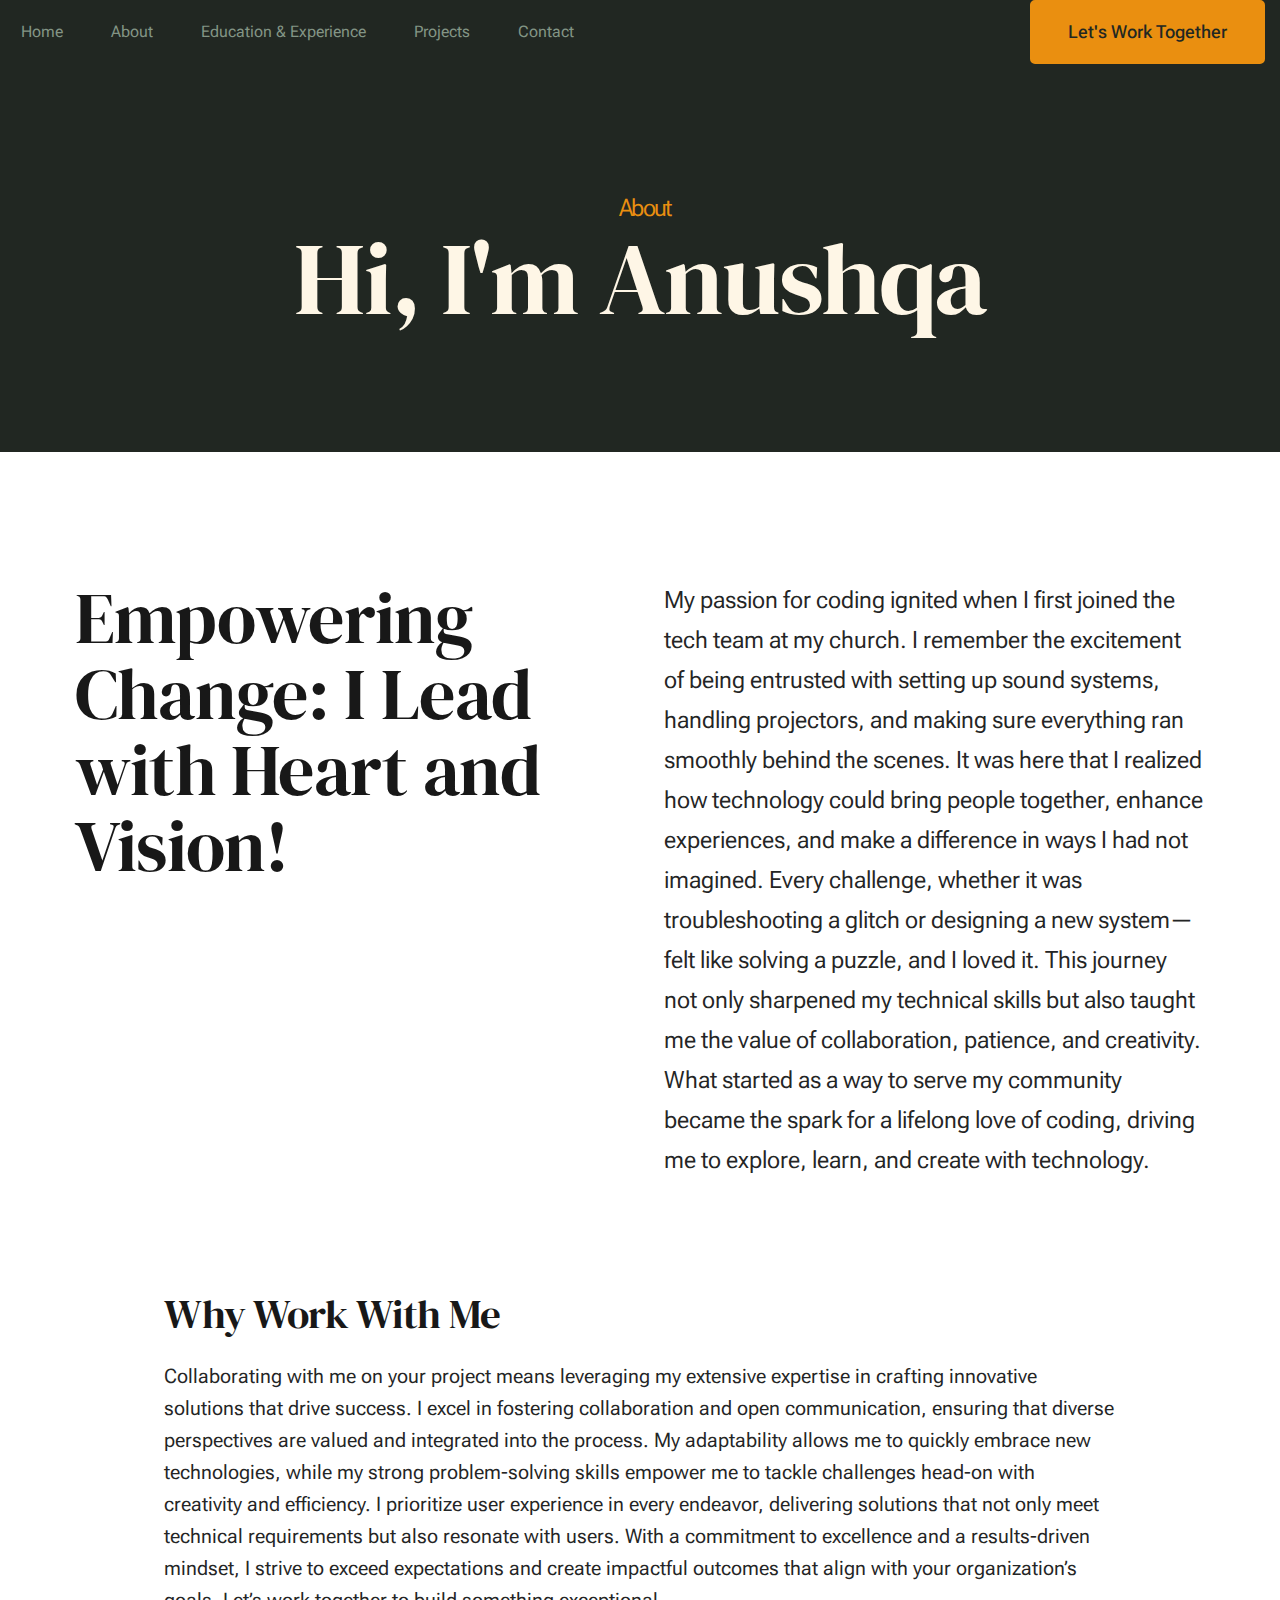
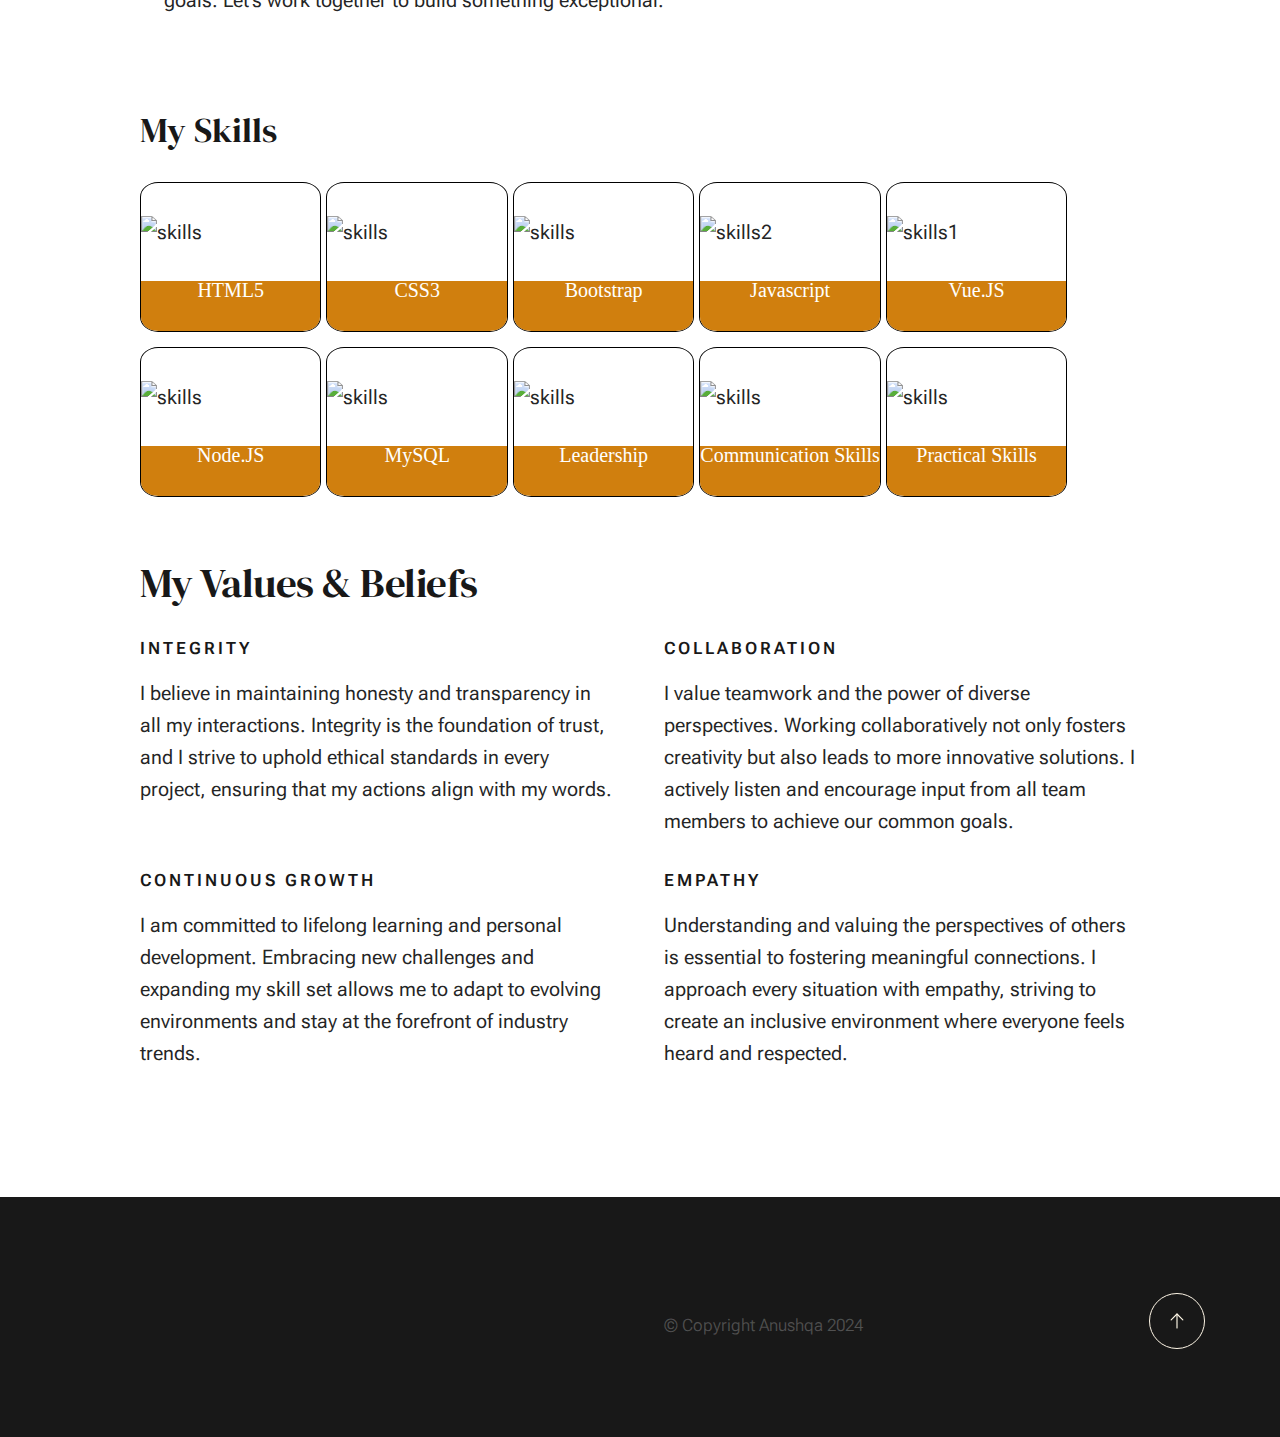
==== about.html @ 28b2a9ba "Portfolio Edits" ====
<!DOCTYPE html>
<html lang="en" class="no-js" >
<head>

    <!--- basic page needs
    ================================================== -->
    <meta charset="utf-8">
    <meta name="viewport" content="width=device-width, initial-scale=1">
    <title>About</title>

    <script>
        document.documentElement.classList.remove('no-js');
        document.documentElement.classList.add('js');
    </script>

    <!-- CSS
    ================================================== -->
    <link rel="stylesheet" href="css/vendor.css">
    <link rel="stylesheet" href="css/styles.css">

    <!-- favicons
    ================================================== -->
   
    <link rel= "stylesheet" href= "https://maxst.icons8.com/vue-static/landings/line-awesome/line-awesome/1.3.0/css/line-awesome.min.css" >
    

</head>


<body id="top">


    <!-- preloader
    ================================================== -->
    <div id="preloader">
        <div id="loader" class="dots-fade">
            <div></div>
            <div></div>
            <div></div>
        </div>
    </div>


    <!-- page wrap
    ================================================== -->
    <div id="page" class="s-pagewrap">


        <!-- # site header 
        ================================================== -->
        <header class="s-header">
            <div class="row s-header__inner width-sixteen-col">
                <div class="s-header__block">
                    <div class="s-header__logo">
                    </div>
                    <a class="s-header__menu-toggle" href="#0"><span>Menu</span></a>
                </div> 
                <nav class="s-header__nav sticky-top">
                    <ul class="s-header__menu-links">
                        <li><a href="index.html">Home</a></li>
                        <li><a href="about.html">About</a></li>
                        <li><a href="services.html">Education & Experience</a></li>
                        <li><a href="blog.html">Projects</a></li>
                        <li><a href="contact.html">Contact</a></li>
                    </ul> 
                    <div class="s-header__contact">
                        <a href="contact.html" class="btn btn--primary s-header__contact-btn">Let's Work Together</a>                        
                    </div>
    
                </nav>
            </div>  
        </header> 



        <!-- # site main content
        ================================================== -->
        <section id="content" class="s-content">

               <section class="s-pageheader pageheader">
                    <div class="row">
                        <div class="column xl-12">
                            <h1 class="page-title">
                                <span class="page-title__small-type text-pretitle">About</span>
                                Hi, I'm Anushqa
                            </h1>
                            
                        </div>
                    </div>
               </section> <!-- end pageheader --> 

               <section class="s-pagecontent pagecontent">

                    <div class="row pageintro">
                        <div class="column xl-6 lg-12">
                            <h2 class="text-display-title">Empowering Change: I Lead with Heart and Vision!</h2>
                        </div>
                        <div class="column xl-6 lg-12 u-flexitem-x-right">
                            <p class="lead">
                                My passion for coding ignited when I first joined the tech team at my church. I remember the excitement of being entrusted with setting up sound systems, handling projectors, and making sure everything ran smoothly behind the scenes. It was here that I realized how technology could bring people together, enhance experiences, and make a difference in ways I had not imagined. Every challenge, whether it was troubleshooting a glitch or designing a new system—felt like solving a puzzle, and I loved it. This journey not only sharpened my technical skills but also taught me the value of collaboration, patience, and creativity. What started as a way to serve my community became the spark for a lifelong love of coding, driving me to explore, learn, and create with technology.
                            </p>
                        </div>                       
                    </div> <!-- end pageintro -->   
                    
        

                    <div class="row width-narrower pagemain">
                        <div class="column xl-12"> 

                            <h2>Why Work With Me</h2>
                            <p>
                                Collaborating with me on your project means leveraging my extensive expertise in crafting innovative solutions that drive success. I excel in fostering collaboration and open communication, ensuring that diverse perspectives are valued and integrated into the process. My adaptability allows me to quickly embrace new technologies, while my strong problem-solving skills empower me to tackle challenges head-on with creativity and efficiency. I prioritize user experience in every endeavor, delivering solutions that not only meet technical requirements but also resonate with users. With a commitment to excellence and a results-driven mindset, I strive to exceed expectations and create impactful outcomes that align with your organization’s goals. Let’s work together to build something exceptional.
                            </p>
                   </div> <!-- end grid-block-->

                   <h3>My Skills</h3>
                   <div class="skills-grid"> 
                   <div class="card text-white cardSkills">
                    <div id="details">
                      <div v-if="skills?.length">
                          <img src="https://anushqakandan.github.io/All-images/vue/HTML.png" alt="skills" class="img-skills" loading="lazy">
                       <div class="card-body aboutbod">
                          <p class="Skills-Name">HTML5</p>
                        </div>
                      </div> 
                    </div> 
                </div>

                <div class="card text-white cardSkills">
                    <div id="details">
                       <div v-if="skills?.length">
                           <img src="https://anushqakandan.github.io/All-images/vue/CSS.png " alt="skills" class="img-skills" loading="lazy">
                         <div class="card-body aboutbod">
                           <p class="Skills-Name">CSS3</p>
                          </div>
                       </div>
                    </div> 
                   </div>
                   <div class="card text-white cardSkills">
                    <div id="details">
                       <div v-if="skills?.length">
                           <img src="https://anushqakandan.github.io/All-images/vue/Bootstrap.png " alt="skills" class="img-skills" loading="lazy">
                         <div class="card-body aboutbod">
                           <p class="Skills-Name">Bootstrap</p>
                      
                         </div>
                       </div>
                    </div> 
                   </div>
               
                   <div class="card text-white cardSkills">
                    <div id="details">
                       <div v-if="skills?.length">
                           <img src="https://anushqakandan.github.io/All-images/vue/Javascript3.png" alt="skills2" class="img-skills" loading="lazy">
                         <div class="card-body aboutbod">
                           <p class="Skills-Name">Javascript</p>
                         </div>
                       </div>
                    </div> 
                   </div>
               
                   <div class="card text-white cardSkills">
                    <div id="details">
                       <div v-if="skills?.length">
                           <img src="https://anushqakandan.github.io/All-images/vue/Vue1.webp" alt="skills1" class="img-skills" loading="lazy">
                           <div class="card-body aboutbod">
                           <p class="Skills-Name">Vue.JS</p>
                          
                       </div>
                       </div>
                    </div> 
                   </div>
               <div class="card text-white cardSkills">
                    <div id="details">
                       <div v-if="skills?.length">
                           <img src="https://anushqakandan.github.io/All-images/vue/nodejs.png" alt="skills" class="img-skills" loading="lazy">
                         <div class="card-body aboutbod">
                           <p class="Skills-Name">Node.JS</p>
                          
                         </div>
                       </div>
                    </div> 
                   </div>
                   <div class="card text-white cardSkills">
                    <div id="details">
                       <div v-if="skills?.length">
                           <img src="https://anushqakandan.github.io/All-images/vue/mysql2.png" alt="skills" class="img-skills" loading="lazy">
                         <div class="card-body aboutbod">
                           <p class="Skills-Name">MySQL</p>
                           
                         </div>
                       </div>
                    </div> 
                   </div>
               
                   <div class="card text-white cardSkills">
                    <div id="details">
                       <div v-if="skills?.length">
                           <img src="https://anushqakandan.github.io/All-images/vue/Leadership1.png " alt="skills" class="img-skills" loading="lazy">
                         <div class="card-body aboutbod">
                           <p class="Skills-Name">Leadership</p>
                        
                         </div>
                     </div>
                    </div> 
                   </div>
               
                   <div class="card text-white cardSkills">
                    <div id="details">
                       <div v-if="skills?.length">
                           <img src="https://anushqakandan.github.io/All-images/vue/Communication.png" alt="skills" class="img-skills" loading="lazy">
                         <div class="card-body aboutbod">
                           <p class="Skills-Name">Communication Skills</p>

                         </div>
                       </div>
                    </div> 
                 </div>
                     <div class="card text-white cardSkills">
                    <div id="details">
                       <div v-if="skills?.length">
                           <img src="https://anushqakandan.github.io/All-images/vue/Practical1.png " alt="skills" class="img-skills" loading="lazy">
                         <div class="card-body aboutbod">
                           <p class="Skills-Name">Practical Skills</p>
                         </div>
                       </div>
                       
                    </div> 
                </div> 
            </div>


                    <div>
                        <h2 class="u-add-bottom">My Values & Beliefs</h2>
                        <div class="grid-list-items list-items">
                            <div class="grid-list-items__item list-items__item u-remove-bottom">
                                <div class="list-items__item-header">
                                    <h6 class="list-items__item-small-title">Integrity</h6>
                                </div>
                                <p>
                                    I believe in maintaining honesty and transparency in all my interactions. Integrity is the foundation of trust, and I strive to uphold ethical standards in every project, ensuring that my actions align with my words.
                                </p>
                            </div>
                            <div class="grid-list-items__item list-items__item u-remove-bottom">
                                <div class="list-items__item-header">
                                    <h6 class="list-items__item-small-title">Collaboration</h6>
                                </div>
                                <p> 
                                    I value teamwork and the power of diverse perspectives. Working collaboratively not only fosters creativity but also leads to more innovative solutions. I actively listen and encourage input from all team members to achieve our common goals.
                                </p>
                            </div>
                            <div class="grid-list-items__item list-items__item u-remove-bottom">
                                <div class="list-items__item-header">
                                    <h6 class="list-items__item-small-title">Continuous Growth</h6>
                                </div>
                                <p>
                                    I am committed to lifelong learning and personal development. Embracing new challenges and expanding my skill set allows me to adapt to evolving environments and stay at the forefront of industry trends.
                                </p>
                            </div>
                            <div class="grid-list-items__item list-items__item u-remove-bottom">
                                <div class="list-items__item-header">
                                    <h6 class="list-items__item-small-title">Empathy</h6>
                                </div>
                                <p>
                                    Understanding and valuing the perspectives of others is essential to fostering meaningful connections. I approach every situation with empathy, striving to create an inclusive environment where everyone feels heard and respected.
                                </p>
                            </div>
                        </div>
                    </div>

                    </div> <!-- end pagemain -->

               </section> <!-- pagecontent -->

        </section> <!-- s-content-->




        <!-- # footer 
        ================================================== -->
        <footer class="s-footer">
            <div class="row s-footer__bottom">
                <div class="column xl-6 lg-12">
                    <ul class="s-footer__social social-list">
                        <li>
                            <a href="https://www.linkedin.com/in/anushqa-kandan-09379a317/" target="_blank">
                                <i class="lab la-linkedin" style="font-size: 5rem"></i>     
                            </a>
                        </li>
                        <li>
                            <a href="https://github.com/anushqakandan" target="_blank">
                                <i class="lab la-github"  style="font-size: 5rem"></i>
                            </a>
                        </li>
                    </ul> <!-- end s-footer__social -->
                                      
                </div>
                <div class="column xl-6 lg-12">
                    <p class="ss-copyright">
                        <span>© Copyright Anushqa 2024</span> 
                    </p>
                </div>

                <div class="ss-go-top">
                    <a class="smoothscroll" title="Back to Top" href="#top">
                        <svg xmlns="http://www.w3.org/2000/svg" viewBox="0 0 24 24" width="36" height="36" fill="none" stroke="#ffffff" stroke-width="1" stroke-linecap="round" stroke-linejoin="round">&lt;!--!  Atomicons Free 1.00 by @atisalab License - https://atomicons.com/license/ (Icons: CC BY 4.0) Copyright 2021 Atomicons --&gt;<polyline points="17 11 12 6 7 11"></polyline><line x1="12" y1="18" x2="12" y2="6"></line></svg>
                    </a>
                </div> <!-- end ss-go-top -->
            </div>
            
        </footer> <!-- end s-footer -->

    </div> <!-- end page-wrap -->

    <!-- Java Script
    ================================================== -->
    <script src="js/plugins.js"></script>
    <script src="js/main.js"></script>

</body>
</html>
---- css/vendor.css ----
/* ===================================================================
 * Monica Third-party Stylesheets
 * Template Ver. 1.0.0
 * 12-13-2022
 * -------------------------------------------------------------------
 *
 * TOC:
 * # PrismJS
 * # Swiper
 *
 * ------------------------------------------------------------------- */


/* ===================================================================
 * # PrismJS 1.20.0
 *   https://prismjs.com/download.html#themes=prism-okaidia&languages=markup+css+clike+javascript+markup-templating+php 
 *   
 *   okaidia theme for JavaScript, CSS and HTML
 *   Loosely based on Monokai textmate theme by http://www.monokai.nl/
 *   @author ocodia
 * ------------------------------------------------------------------- */
code[class*=language-],
pre[class*=language-] {
  color          : #f8f8f2;
  background     : none;
  text-shadow    : 0 1px rgba(0, 0, 0, 0.3);
  font-family    : var(--font-mono);
  font-size      : calc(var(--text-size) * 0.9444);
  text-align     : left;
  white-space    : pre;
  word-spacing   : normal;
  word-break     : normal;
  word-wrap      : normal;
  line-height    : var(--vspace-1);
  -moz-tab-size  : 4;
  -o-tab-size    : 4;
  tab-size       : 4;
  -webkit-hyphens: none;
  -ms-hyphens    : none;
  hyphens        : none;
}

/* Code blocks */
pre[class*=language-] {
  padding : var(--vspace-0_5) 0 var(--vspace-1);
  margin  : var(--vspace-1) 0;
  overflow: auto;
}

:not(pre)>code[class*=language-],
pre[class*=language-] {
  background: #272822;
}

/* Inline code */
:not(pre)>code[class*=language-] {
  padding    : 0.1em;
  white-space: normal;
}

.token.comment,
.token.prolog,
.token.doctype,
.token.cdata {
  color: slategray;
}

.token.punctuation {
  color: #f8f8f2;
}

.token.namespace {
  opacity: 0.7;
}

.token.property,
.token.tag,
.token.constant,
.token.symbol,
.token.deleted {
  color: #f92672;
}

.token.boolean,
.token.number {
  color: #ae81ff;
}

.token.selector,
.token.attr-name,
.token.string,
.token.char,
.token.builtin,
.token.inserted {
  color: #a6e22e;
}

.token.operator,
.token.entity,
.token.url,
.language-css .token.string,
.style .token.string,
.token.variable {
  color: #f8f8f2;
}

.token.atrule,
.token.attr-value,
.token.function,
.token.class-name {
  color: #e6db74;
}

.token.keyword {
  color: #66d9ef;
}

.token.regex,
.token.important {
  color: #fd971f;
}

.token.important,
.token.bold {
  font-weight: bold;
}

.token.italic {
  font-style: italic;
}

.token.entity {
  cursor: help;
}



/* ===================================================================
 * # Swiper 6.4.5
 *   Most modern mobile touch slider and framework with hardware accelerated transitions
 *   https://swiperjs.com
 *
 *   Copyright 2014-2020 Vladimir Kharlampidi
 *
 *   Released under the MIT License
 *
 *   Released on: December 18, 2020
 * ------------------------------------------------------------------- */
@font-face {
  font-family: "swiper-icons";
  src        : url("data:application/font-woff;charset=utf-8;base64, [base64]//wADZ2x5ZgAAAywAAADMAAAD2MHtryVoZWFkAAABbAAAADAAAAA2E2+eoWhoZWEAAAGcAAAAHwAAACQC9gDzaG10eAAAAigAAAAZAAAArgJkABFsb2NhAAAC0AAAAFoAAABaFQAUGG1heHAAAAG8AAAAHwAAACAAcABAbmFtZQAAA/gAAAE5AAACXvFdBwlwb3N0AAAFNAAAAGIAAACE5s74hXjaY2BkYGAAYpf5Hu/j+W2+MnAzMYDAzaX6QjD6/4//Bxj5GA8AuRwMYGkAPywL13jaY2BkYGA88P8Agx4j+/8fQDYfA1AEBWgDAIB2BOoAeNpjYGRgYNBh4GdgYgABEMnIABJzYNADCQAACWgAsQB42mNgYfzCOIGBlYGB0YcxjYGBwR1Kf2WQZGhhYGBiYGVmgAFGBiQQkOaawtDAoMBQxXjg/wEGPcYDDA4wNUA2CCgwsAAAO4EL6gAAeNpj2M0gyAACqxgGNWBkZ2D4/wMA+xkDdgAAAHjaY2BgYGaAYBkGRgYQiAHyGMF8FgYHIM3DwMHABGQrMOgyWDLEM1T9/w8UBfEMgLzE////P/5//f/V/xv+r4eaAAeMbAxwIUYmIMHEgKYAYjUcsDAwsLKxc3BycfPw8jEQA/[base64]/uznmfPFBNODM2K7MTQ45YEAZqGP81AmGGcF3iPqOop0r1SPTaTbVkfUe4HXj97wYE+yNwWYxwWu4v1ugWHgo3S1XdZEVqWM7ET0cfnLGxWfkgR42o2PvWrDMBSFj/IHLaF0zKjRgdiVMwScNRAoWUoH78Y2icB/yIY09An6AH2Bdu/UB+yxopYshQiEvnvu0dURgDt8QeC8PDw7Fpji3fEA4z/PEJ6YOB5hKh4dj3EvXhxPqH/SKUY3rJ7srZ4FZnh1PMAtPhwP6fl2PMJMPDgeQ4rY8YT6Gzao0eAEA409DuggmTnFnOcSCiEiLMgxCiTI6Cq5DZUd3Qmp10vO0LaLTd2cjN4fOumlc7lUYbSQcZFkutRG7g6JKZKy0RmdLY680CDnEJ+UMkpFFe1RN7nxdVpXrC4aTtnaurOnYercZg2YVmLN/d/gczfEimrE/fs/bOuq29Zmn8tloORaXgZgGa78yO9/cnXm2BpaGvq25Dv9S4E9+5SIc9PqupJKhYFSSl47+Qcr1mYNAAAAeNptw0cKwkAAAMDZJA8Q7OUJvkLsPfZ6zFVERPy8qHh2YER+3i/BP83vIBLLySsoKimrqKqpa2hp6+jq6RsYGhmbmJqZSy0sraxtbO3sHRydnEMU4uR6yx7JJXveP7WrDycAAAAAAAH//wACeNpjYGRgYOABYhkgZgJCZgZNBkYGLQZtIJsFLMYAAAw3ALgAeNolizEKgDAQBCchRbC2sFER0YD6qVQiBCv/H9ezGI6Z5XBAw8CBK/m5iQQVauVbXLnOrMZv2oLdKFa8Pjuru2hJzGabmOSLzNMzvutpB3N42mNgZGBg4GKQYzBhYMxJLMlj4GBgAYow/P/PAJJhLM6sSoWKfWCAAwDAjgbRAAB42mNgYGBkAIIbCZo5IPrmUn0hGA0AO8EFTQAA") format("woff");
  font-weight: 400;
  font-style : normal;
}

:root {
  --swiper-theme-color: #007aff;
}

.swiper-container {
  margin-left : auto;
  margin-right: auto;
  position    : relative;
  overflow    : hidden;
  list-style  : none;
  padding     : 0;
  /* Fix of Webkit flickering */
  z-index     : 1;
}

.swiper-container-vertical>.swiper-wrapper {
  flex-direction: column;
}

.swiper-wrapper {
  position           : relative;
  width              : 100%;
  height             : 100%;
  z-index            : 1;
  display            : flex;
  transition-property: transform;
  box-sizing         : content-box;
}

.swiper-container-android .swiper-slide,
.swiper-wrapper {
  transform: translate3d(0px, 0, 0);
}

.swiper-container-multirow>.swiper-wrapper {
  flex-wrap: wrap;
}

.swiper-container-multirow-column>.swiper-wrapper {
  flex-wrap     : wrap;
  flex-direction: column;
}

.swiper-container-free-mode>.swiper-wrapper {
  transition-timing-function: ease-out;
  margin                    : 0 auto;
}

.swiper-slide {
  flex-shrink        : 0;
  width              : 100%;
  height             : 100%;
  position           : relative;
  transition-property: transform;
}

.swiper-slide-invisible-blank {
  visibility: hidden;
}

/* Auto Height */
.swiper-container-autoheight,
.swiper-container-autoheight .swiper-slide {
  height: auto;
}

.swiper-container-autoheight .swiper-wrapper {
  align-items        : flex-start;
  transition-property: transform, height;
}

/* 3D Effects */
.swiper-container-3d {
  perspective: 1200px;
}

.swiper-container-3d .swiper-wrapper,
.swiper-container-3d .swiper-slide,
.swiper-container-3d .swiper-slide-shadow-left,
.swiper-container-3d .swiper-slide-shadow-right,
.swiper-container-3d .swiper-slide-shadow-top,
.swiper-container-3d .swiper-slide-shadow-bottom,
.swiper-container-3d .swiper-cube-shadow {
  transform-style: preserve-3d;
}

.swiper-container-3d .swiper-slide-shadow-left,
.swiper-container-3d .swiper-slide-shadow-right,
.swiper-container-3d .swiper-slide-shadow-top,
.swiper-container-3d .swiper-slide-shadow-bottom {
  position      : absolute;
  left          : 0;
  top           : 0;
  width         : 100%;
  height        : 100%;
  pointer-events: none;
  z-index       : 10;
}

.swiper-container-3d .swiper-slide-shadow-left {
  background-image: linear-gradient(to left, rgba(0, 0, 0, 0.5), rgba(0, 0, 0, 0));
}

.swiper-container-3d .swiper-slide-shadow-right {
  background-image: linear-gradient(to right, rgba(0, 0, 0, 0.5), rgba(0, 0, 0, 0));
}

.swiper-container-3d .swiper-slide-shadow-top {
  background-image: linear-gradient(to top, rgba(0, 0, 0, 0.5), rgba(0, 0, 0, 0));
}

.swiper-container-3d .swiper-slide-shadow-bottom {
  background-image: linear-gradient(to bottom, rgba(0, 0, 0, 0.5), rgba(0, 0, 0, 0));
}

/* CSS Mode */
.swiper-container-css-mode>.swiper-wrapper {
  overflow          : auto;
  scrollbar-width   : none;
  /* For Firefox */
  -ms-overflow-style: none;
  /* For Internet Explorer and Edge */
}

.swiper-container-css-mode>.swiper-wrapper::-webkit-scrollbar {
  display: none;
}

.swiper-container-css-mode>.swiper-wrapper>.swiper-slide {
  scroll-snap-align: start start;
}

.swiper-container-horizontal.swiper-container-css-mode>.swiper-wrapper {
  -ms-scroll-snap-type: x mandatory;
  scroll-snap-type    : x mandatory;
}

.swiper-container-vertical.swiper-container-css-mode>.swiper-wrapper {
  -ms-scroll-snap-type: y mandatory;
  scroll-snap-type    : y mandatory;
}

:root {
  --swiper-navigation-size   : 44px;
  /*
    --swiper-navigation-color: var(--swiper-theme-color);
    */
}

.swiper-button-prev,
.swiper-button-next {
  position       : absolute;
  top            : 50%;
  width          : calc(var(--swiper-navigation-size) / 44 * 27);
  height         : var(--swiper-navigation-size);
  margin-top     : calc(-1 * var(--swiper-navigation-size) / 2);
  z-index        : 10;
  cursor         : pointer;
  display        : flex;
  align-items    : center;
  justify-content: center;
  color          : var(--swiper-navigation-color, var(--swiper-theme-color));
}

.swiper-button-prev.swiper-button-disabled,
.swiper-button-next.swiper-button-disabled {
  opacity       : 0.35;
  cursor        : auto;
  pointer-events: none;
}

.swiper-button-prev:after,
.swiper-button-next:after {
  font-family   : swiper-icons;
  font-size     : var(--swiper-navigation-size);
  text-transform: none !important;
  letter-spacing: 0;
  text-transform: none;
  font-variant  : initial;
  line-height   : 1;
}

.swiper-button-prev,
.swiper-container-rtl .swiper-button-next {
  left : 10px;
  right: auto;
}

.swiper-button-prev:after,
.swiper-container-rtl .swiper-button-next:after {
  content: "prev";
}

.swiper-button-next,
.swiper-container-rtl .swiper-button-prev {
  right: 10px;
  left : auto;
}

.swiper-button-next:after,
.swiper-container-rtl .swiper-button-prev:after {
  content: "next";
}

.swiper-button-prev.swiper-button-white,
.swiper-button-next.swiper-button-white {
  --swiper-navigation-color: #ffffff;
}

.swiper-button-prev.swiper-button-black,
.swiper-button-next.swiper-button-black {
  --swiper-navigation-color: #000000;
}

.swiper-button-lock {
  display: none;
}

:root {
  /*
    --swiper-pagination-color: var(--swiper-theme-color);
    */
}

.swiper-pagination {
  position  : absolute;
  text-align: center;
  transition: 300ms opacity;
  transform : translate3d(0, 0, 0);
  z-index   : 10;
}

.swiper-pagination.swiper-pagination-hidden {
  opacity: 0;
}

/* Common Styles */
.swiper-pagination-fraction,
.swiper-pagination-custom,
.swiper-container-horizontal>.swiper-pagination-bullets {
  bottom: 10px;
  left  : 0;
  width : 100%;
}

/* Bullets */
.swiper-pagination-bullets-dynamic {
  overflow : hidden;
  font-size: 0;
}

.swiper-pagination-bullets-dynamic .swiper-pagination-bullet {
  transform: scale(0.33);
  position : relative;
}

.swiper-pagination-bullets-dynamic .swiper-pagination-bullet-active {
  transform: scale(1);
}

.swiper-pagination-bullets-dynamic .swiper-pagination-bullet-active-main {
  transform: scale(1);
}

.swiper-pagination-bullets-dynamic .swiper-pagination-bullet-active-prev {
  transform: scale(0.66);
}

.swiper-pagination-bullets-dynamic .swiper-pagination-bullet-active-prev-prev {
  transform: scale(0.33);
}

.swiper-pagination-bullets-dynamic .swiper-pagination-bullet-active-next {
  transform: scale(0.66);
}

.swiper-pagination-bullets-dynamic .swiper-pagination-bullet-active-next-next {
  transform: scale(0.33);
}

.swiper-pagination-bullet {
  width        : 8px;
  height       : 8px;
  display      : inline-block;
  border-radius: 100%;
  background   : #000;
  opacity      : 0.2;
}

button.swiper-pagination-bullet {
  border            : none;
  margin            : 0;
  padding           : 0;
  box-shadow        : none;
  -webkit-appearance: none;
  -moz-appearance   : none;
  appearance        : none;
}

.swiper-pagination-clickable .swiper-pagination-bullet {
  cursor: pointer;
}

.swiper-pagination-bullet-active {
  opacity   : 1;
  background: var(--swiper-pagination-color, var(--swiper-theme-color));
}

.swiper-container-vertical>.swiper-pagination-bullets {
  right    : 10px;
  top      : 50%;
  transform: translate3d(0px, -50%, 0);
}

.swiper-container-vertical>.swiper-pagination-bullets .swiper-pagination-bullet {
  margin : 6px 0;
  display: block;
}

.swiper-container-vertical>.swiper-pagination-bullets.swiper-pagination-bullets-dynamic {
  top      : 50%;
  transform: translateY(-50%);
  width    : 8px;
}

.swiper-container-vertical>.swiper-pagination-bullets.swiper-pagination-bullets-dynamic .swiper-pagination-bullet {
  display   : inline-block;
  transition: 200ms transform, 200ms top;
}

.swiper-container-horizontal>.swiper-pagination-bullets .swiper-pagination-bullet {
  margin: 0 4px;
}

.swiper-container-horizontal>.swiper-pagination-bullets.swiper-pagination-bullets-dynamic {
  left       : 50%;
  transform  : translateX(-50%);
  white-space: nowrap;
}

.swiper-container-horizontal>.swiper-pagination-bullets.swiper-pagination-bullets-dynamic .swiper-pagination-bullet {
  transition: 200ms transform, 200ms left;
}

.swiper-container-horizontal.swiper-container-rtl>.swiper-pagination-bullets-dynamic .swiper-pagination-bullet {
  transition: 200ms transform, 200ms right;
}

/* Progress */
.swiper-pagination-progressbar {
  background: rgba(0, 0, 0, 0.25);
  position  : absolute;
}

.swiper-pagination-progressbar .swiper-pagination-progressbar-fill {
  background      : var(--swiper-pagination-color, var(--swiper-theme-color));
  position        : absolute;
  left            : 0;
  top             : 0;
  width           : 100%;
  height          : 100%;
  transform       : scale(0);
  transform-origin: left top;
}

.swiper-container-rtl .swiper-pagination-progressbar .swiper-pagination-progressbar-fill {
  transform-origin: right top;
}

.swiper-container-horizontal>.swiper-pagination-progressbar,
.swiper-container-vertical>.swiper-pagination-progressbar.swiper-pagination-progressbar-opposite {
  width : 100%;
  height: 4px;
  left  : 0;
  top   : 0;
}

.swiper-container-vertical>.swiper-pagination-progressbar,
.swiper-container-horizontal>.swiper-pagination-progressbar.swiper-pagination-progressbar-opposite {
  width : 4px;
  height: 100%;
  left  : 0;
  top   : 0;
}

.swiper-pagination-white {
  --swiper-pagination-color: #ffffff;
}

.swiper-pagination-black {
  --swiper-pagination-color: #000000;
}

.swiper-pagination-lock {
  display: none;
}

/* Scrollbar */
.swiper-scrollbar {
  border-radius   : 10px;
  position        : relative;
  -ms-touch-action: none;
  background      : rgba(0, 0, 0, 0.1);
}

.swiper-container-horizontal>.swiper-scrollbar {
  position: absolute;
  left    : 1%;
  bottom  : 3px;
  z-index : 50;
  height  : 5px;
  width   : 98%;
}

.swiper-container-vertical>.swiper-scrollbar {
  position: absolute;
  right   : 3px;
  top     : 1%;
  z-index : 50;
  width   : 5px;
  height  : 98%;
}

.swiper-scrollbar-drag {
  height       : 100%;
  width        : 100%;
  position     : relative;
  background   : rgba(0, 0, 0, 0.5);
  border-radius: 10px;
  left         : 0;
  top          : 0;
}

.swiper-scrollbar-cursor-drag {
  cursor: move;
}

.swiper-scrollbar-lock {
  display: none;
}

.swiper-zoom-container {
  width          : 100%;
  height         : 100%;
  display        : flex;
  justify-content: center;
  align-items    : center;
  text-align     : center;
}

.swiper-zoom-container>img,
.swiper-zoom-container>svg,
.swiper-zoom-container>canvas {
  max-width    : 100%;
  max-height   : 100%;
  -o-object-fit: contain;
  object-fit   : contain;
}

.swiper-slide-zoomed {
  cursor: move;
}

/* Preloader */
:root {
  /*
    --swiper-preloader-color: var(--swiper-theme-color);
    */
}

.swiper-lazy-preloader {
  width            : 42px;
  height           : 42px;
  position         : absolute;
  left             : 50%;
  top              : 50%;
  margin-left      : -21px;
  margin-top       : -21px;
  z-index          : 10;
  transform-origin : 50%;
  -webkit-animation: swiper-preloader-spin 1s infinite linear;
  animation        : swiper-preloader-spin 1s infinite linear;
  box-sizing       : border-box;
  border           : 4px solid var(--swiper-preloader-color, var(--swiper-theme-color));
  border-radius    : 50%;
  border-top-color : transparent;
}

.swiper-lazy-preloader-white {
  --swiper-preloader-color: #fff;
}

.swiper-lazy-preloader-black {
  --swiper-preloader-color: #000;
}

@-webkit-keyframes swiper-preloader-spin {
  100% {
    transform: rotate(360deg);
  }
}

@keyframes swiper-preloader-spin {
  100% {
    transform: rotate(360deg);
  }
}

/* a11y */
.swiper-container .swiper-notification {
  position      : absolute;
  left          : 0;
  top           : 0;
  pointer-events: none;
  opacity       : 0;
  z-index       : -1000;
}

.swiper-container-fade.swiper-container-free-mode .swiper-slide {
  transition-timing-function: ease-out;
}

.swiper-container-fade .swiper-slide {
  pointer-events     : none;
  transition-property: opacity;
}

.swiper-container-fade .swiper-slide .swiper-slide {
  pointer-events: none;
}

.swiper-container-fade .swiper-slide-active,
.swiper-container-fade .swiper-slide-active .swiper-slide-active {
  pointer-events: auto;
}

.swiper-container-cube {
  overflow: visible;
}

.swiper-container-cube .swiper-slide {
  pointer-events             : none;
  -webkit-backface-visibility: hidden;
  backface-visibility        : hidden;
  z-index                    : 1;
  visibility                 : hidden;
  transform-origin           : 0 0;
  width                      : 100%;
  height                     : 100%;
}

.swiper-container-cube .swiper-slide .swiper-slide {
  pointer-events: none;
}

.swiper-container-cube.swiper-container-rtl .swiper-slide {
  transform-origin: 100% 0;
}

.swiper-container-cube .swiper-slide-active,
.swiper-container-cube .swiper-slide-active .swiper-slide-active {
  pointer-events: auto;
}

.swiper-container-cube .swiper-slide-active,
.swiper-container-cube .swiper-slide-next,
.swiper-container-cube .swiper-slide-prev,
.swiper-container-cube .swiper-slide-next+.swiper-slide {
  pointer-events: auto;
  visibility    : visible;
}

.swiper-container-cube .swiper-slide-shadow-top,
.swiper-container-cube .swiper-slide-shadow-bottom,
.swiper-container-cube .swiper-slide-shadow-left,
.swiper-container-cube .swiper-slide-shadow-right {
  z-index                    : 0;
  -webkit-backface-visibility: hidden;
  backface-visibility        : hidden;
}

.swiper-container-cube .swiper-cube-shadow {
  position  : absolute;
  left      : 0;
  bottom    : 0px;
  width     : 100%;
  height    : 100%;
  background: #000;
  opacity   : 0.6;
  filter    : blur(50px);
  z-index   : 0;
}

.swiper-container-flip {
  overflow: visible;
}

.swiper-container-flip .swiper-slide {
  pointer-events             : none;
  -webkit-backface-visibility: hidden;
  backface-visibility        : hidden;
  z-index                    : 1;
}

.swiper-container-flip .swiper-slide .swiper-slide {
  pointer-events: none;
}

.swiper-container-flip .swiper-slide-active,
.swiper-container-flip .swiper-slide-active .swiper-slide-active {
  pointer-events: auto;
}

.swiper-container-flip .swiper-slide-shadow-top,
.swiper-container-flip .swiper-slide-shadow-bottom,
.swiper-container-flip .swiper-slide-shadow-left,
.swiper-container-flip .swiper-slide-shadow-right {
  z-index                    : 0;
  -webkit-backface-visibility: hidden;
  backface-visibility        : hidden;
}
---- css/styles.css ----
@charset "UTF-8";
/* =================================================================== 
 * Monica Main Stylesheet
 * Template Ver. 1.0.0
 * 12-13-2022
 * ------------------------------------------------------------------
 *
 * TOC:
 * # SETTINGS
 *		## fonts
 *    	## colors
 *	  	## spacing and typescale
 *		## grid variables
 * # CSS RESET
 * # GRID
 *		## extra large devices
 *		## large devices
 *		## medium devices 
 *		## tablet devices
 *		## mobile devices
 *		## small mobile devices
 *		## additional column stackpoints 
 * # BASE SETUP
 * # UTILITY CLASSES
 * # TYPOGRAPHY 
 *		## additional typography & helper classes
 *		## lists
 *		## media 
 *		## spacing
 * # PRELOADER
 *		## page loaded
 * # FORM 
 *		## style placeholder text
 *		## change autocomplete styles in Chrome
 * # BUTTONS
 * # TABLE
 * # COMPONENTS
 *		## pagination 
 *		## alert box 
 *		## skillbars
 *		## stats tabs
 * # PROJECT-WIDE SHARED STYLES
 *		## list items
 *		## social list
 *		## blog card
 *		## testimonials
 *		## swiper overrides
 * # GRID-BASED LAYOUTS
 *		## grid block
 *		## list grid
 * # PAGE WRAP
 * # SITE HEADER
 *		## logo
 *		## main navigation
 *		## mobile menu toggle
 * # PAGEHEADER & PAGECONTENT
 * # INTRO
 *		## intro content
 *		## intro scroll down
 *		## intro transitions
 * # ABOUT
 * # EXPERTISE
 * # CLIENTS
 *		## clients list
 * # CTA
 * # JOURNAL
 * # FOOTER
 *		## newsletter
 *		## copyright
 *		## go top
 * # BLOG STYLES 
 * # PAGE STYLES 
 *		## services page
 *		## contact page
 *
 * ------------------------------------------------------------------ */


/* ===================================================================
 * # SETTINGS
 *
 *
 * ------------------------------------------------------------------- */

/* ------------------------------------------------------------------- 
 * ## fonts 
 * ------------------------------------------------------------------- */
@import url("https://fonts.googleapis.com/css2?family=DM+Serif+Display&family=Roboto+Flex:opsz,wght@8..144,300;8..144,400;8..144,500;8..144,600&display=swap");

:root {
	--font-1: "Roboto Flex", sans-serif;
	--font-2: "DM Serif Display", Serif;

  /* monospace
   */
	--font-mono: Consolas, "Andale Mono", Courier, "Courier New", monospace;
}

/* ------------------------------------------------------------------- 
 * ## colors
 * ------------------------------------------------------------------- */
:root {
  /* color-1(#EA9010)
   * color-2(#343D35)
   * color-3(#FEF5E4)
   */
	--color-1: hsla(35, 87%, 49%, 1);
	--color-2: hsla(127, 8%, 22%, 1);
	--color-3: hsla(39, 93%, 95%, 1);

  /* theme color variations
   */
	--color-1-lightest             : hsla(35, 87%, 96%, 1);
	--color-1-lighter              : hsla(35, 87%, 69%, 1);
	--color-1-light                : hsla(35, 87%, 59%, 1);
	--color-1-dark                 : hsla(35, 87%, 39%, 1);
	--color-1-darker               : hsla(35, 87%, 29%, 1);
	--color-1-darkest              : hsla(35, 87%, 10%, 1);

	--color-2-lightest             : hsla(127, 8%, 55%, 1);
	--color-2-lighter              : hsla(127, 8%, 42%, 1);
	--color-2-light                : hsla(127, 8%, 32%, 1);
	--color-2-dark                 : hsla(127, 8%, 14%, 1);
	--color-2-darker               : hsla(127, 8%, 2%, 1);
	
	--color-3-light                : hsla(39, 93%, 100%, 1);
	--color-3-dark                 : hsla(39, 93%, 85%, 1);
	--color-3-darker               : hsla(39, 93%, 75%, 1);

  /* feedback colors
   * color-error(#ffd1d2), color-success(#c8e675), 
   * color-info(#d7ecfb), color-notice(#fff099)
   */
	--color-error                  : hsla(359, 100%, 91%, 1);
	--color-success                : hsla(76, 69%, 68%, 1);
	--color-info                   : hsla(205, 82%, 91%, 1);
	--color-notice                 : hsla(51, 100%, 80%, 1);
	--color-error-content          : hsla(359, 50%, 50%, 1);
	--color-success-content        : hsla(76, 29%, 28%, 1);
	--color-info-content           : hsla(205, 32%, 31%, 1);
	--color-notice-content         : hsla(51, 30%, 30%, 1);

  /* shades 
   * generated using 
   * Tint & Shade Generator 
   * (https                     ://maketintsandshades.com/)
   */
	--color-black                  : #000000;
	--color-gray-19                : #121212;
	--color-gray-18                : #242525;
	--color-gray-17                : #363737;
	--color-gray-16                : #484949;
	--color-gray-15                : #5b5c5c;
	--color-gray-14                : #6d6e6e;
	--color-gray-13                : #7f8080;
	--color-gray-12                : #919292;
	--color-gray-11                : #a3a5a5;
	--color-gray-10                : #b5b7b7;
	--color-gray-9                 : #bcbebe;
	--color-gray-8                 : #c4c5c5;
	--color-gray-7                 : #cbcdcd;
	--color-gray-6                 : #d3d4d4;
	--color-gray-5                 : #dadbdb;
	--color-gray-4                 : #e1e2e2;
	--color-gray-3                 : #e9e9e9;
	--color-gray-2                 : #f0f1f1;
	--color-gray-1                 : #f8f8f8;
	--color-white                  : #ffffff;

  /* text
   */
	--color-text                   : var(--color-gray-18);
	--color-text-dark              : #181818;
	--color-text-light             : var(--color-gray-14);
	--color-placeholder            : var(--color-gray-12);

  /* link
   */
	--color-link                   : var(--color-1);
	--color-link-hover             : var(--color-2-lighter);
	--color-link-active            : var(--color-2-lighter);

  /* buttons
   */
	--color-btn                    : var(--color-gray-4);
	--color-btn-text               : var(--color-text);
	--color-btn-hover              : var(--color-gray-5);
	--color-btn-hover-text         : var(--color-text);
	--color-btn-primary            : var(--color-1);
	--color-btn-primary-text       : var(--color-2-dark);
	--color-btn-primary-hover      : var(--color-1-light);
	--color-btn-primary-hover-text : var(--color-2-dark);
	--color-btn-stroke             : var(--color-text-dark);
	--color-btn-stroke-text        : var(--color-text-dark);
	--color-btn-stroke-hover       : var(--color-text-dark);
	--color-btn-stroke-hover-text  : var(--color-white);

  /* preloader
   */
	--color-preloader-bg           : var(--color-2-dark);
	--color-loader                 : var(--color-white);
	--color-loader-light           : var(--color-2-light);

  /* others
   */
	--color-body                   : white;
	--color-border                 : rgba(0, 0, 0, .1);
	--border-radius                : 5px;
}

/* ------------------------------------------------------------------- 
 * ## spacing and typescale
 * ------------------------------------------------------------------- */
:root {
  /* spacing
   * base font size: 20px 
   * vertical space unit : 32px
   */
	--base-size        : 62.5%;
	--multiplier       : 1;
	--base-font-size   : calc(2rem * var(--multiplier));
	--space            : calc(3.2rem * var(--multiplier));

  /* vertical spacing 
   */
	--vspace-0_125     : calc(0.125 * var(--space));
	--vspace-0_25      : calc(0.25 * var(--space));
	--vspace-0_375     : calc(0.375 * var(--space));
	--vspace-0_5       : calc(0.5 * var(--space));
	--vspace-0_625     : calc(0.625 * var(--space));
	--vspace-0_75      : calc(0.75 * var(--space));
	--vspace-0_875     : calc(0.875 * var(--space));
	--vspace-1         : calc(var(--space));
	--vspace-1_25      : calc(1.25 * var(--space));
	--vspace-1_5       : calc(1.5 * var(--space));
	--vspace-1_75      : calc(1.75 * var(--space));
	--vspace-2         : calc(2 * var(--space));
	--vspace-2_5       : calc(2.5 * var(--space));
	--vspace-3         : calc(3 * var(--space));
	--vspace-3_5       : calc(3.5 * var(--space));
	--vspace-4         : calc(4 * var(--space));
	--vspace-4_5       : calc(4.5 * var(--space));
	--vspace-5         : calc(5 * var(--space));
	--vspace-5_5       : calc(5.5 * var(--space));
	--vspace-6         : calc(6 * var(--space));
	--vspace-6_5       : calc(6.5 * var(--space));
	--vspace-7         : calc(7 * var(--space));
	--vspace-7_5       : calc(7.5 * var(--space));
	--vspace-8         : calc(8 * var(--space));
	--vspace-8_5       : calc(8.5 * var(--space));
	--vspace-9         : calc(9 * var(--space));
	--vspace-9_5       : calc(9.5 * var(--space));
	--vspace-10        : calc(10 * var(--space));

  /* type scale
   * ratio 1        :2 | base: 20px
   * -------------------------------------------------------
   *
   * --text-huge-3    = (148.60px)
   * --text-huge-2    = (123.83px)
   * --text-huge-1    = (103.20px)
   * --text-display-3 = (86.00px)
   * --text-display-2 = (71.66px)
   * --text-display-1 = (59.72px)
   * --text-xxxl      = (49.77px)
   * --text-xxl       = (41.47px)
   * --text-xl        = (34.56px)
   * --text-lg        = (28.80px)
   * --text-md        = (24.00px)
   * --text-size      = (20.00px) BASE
   * --text-sm        = (16.67px)
   * --text-xs        = (13.89px)
   *
   * ---------------------------------------------------------
   */
	--text-scale-ratio : 1.2;
	--text-size        : var(--base-font-size);
	--text-xs          : calc((var(--text-size) / var(--text-scale-ratio)) / var(--text-scale-ratio));
	--text-sm          : calc(var(--text-xs) * var(--text-scale-ratio));
	--text-md          : calc(var(--text-sm) * var(--text-scale-ratio) * var(--text-scale-ratio));
	--text-lg          : calc(var(--text-md) * var(--text-scale-ratio));
	--text-xl          : calc(var(--text-lg) * var(--text-scale-ratio));
	--text-xxl         : calc(var(--text-xl) * var(--text-scale-ratio));
	--text-xxxl        : calc(var(--text-xxl) * var(--text-scale-ratio));
	--text-display-1   : calc(var(--text-xxxl) * var(--text-scale-ratio));
	--text-display-2   : calc(var(--text-display-1) * var(--text-scale-ratio));
	--text-display-3   : calc(var(--text-display-2) * var(--text-scale-ratio));
	--text-huge-1      : calc(var(--text-display-3) * var(--text-scale-ratio));
	--text-huge-2      : calc(var(--text-huge-1) * var(--text-scale-ratio));
	--text-huge-3      : calc(var(--text-huge-2) * var(--text-scale-ratio));

  /* default button height
   */
	--vspace-btn       : var(--vspace-2);
}

/* on mobile devices below 600px, change the value of '--multiplier' 
 * to adjust the values of base font size and vertical space unit.
 */
@media screen and (max-width: 600px) {
	:root {
		--multiplier: .9375;
	}
}

/* ------------------------------------------------------------------- 
 * ## grid variables
 * ------------------------------------------------------------------- */
:root {
  
  /* widths for rows and containers
   */
	--width-sixteen-cols: 1760px;
	--width-default     : 1320px;
	--width-wide        : 1600px;
	--width-wider       : 1800px;
	--width-narrow      : 1200px;
	--width-narrower    : 1000px;
	--width-narrowest   : 800px;
	--width-full        : 100%;
	--width-grid-max    : var(--width-default);

  /* gutter
   */
	--gutter            : 2.4rem;
}

/* on large screen devices
 */
@media screen and (max-width: 1000px) {
	:root {
		--gutter: 2.2rem;
	}
}

/* on small devices
 */
@media screen and (max-width: 600px) {
	:root {
		--gutter: 1rem;
	}
}



/* ====================================================================
 * # CSS RESET
 *
 *
 * --------------------------------------------------------------------
 * http://meyerweb.com/eric/tools/css/reset/ 
 * v2.0 | 20110126
 * License: none (public domain)
 * -------------------------------------------------------------------- */
html,
body,
div,
span,
applet,
object,
iframe,
h1,
h2,
h3,
h4,
h5,
h6,
p,
blockquote,
pre,
a,
abbr,
acronym,
address,
big,
cite,
code,
del,
dfn,
em,
img,
ins,
kbd,
q,
s,
samp,
small,
strike,
strong,
sub,
sup,
tt,
var,
b,
u,
i,
center,
dl,
dt,
dd,
ol,
ul,
li,
fieldset,
form,
label,
legend,
table,
caption,
tbody,
tfoot,
thead,
tr,
th,
td,
article,
aside,
canvas,
details,
embed,
figure,
figcaption,
footer,
header,
hgroup,
menu,
nav,
output,
ruby,
section,
summary,
time,
mark,
audio,
video {
	margin        : 0;
	padding       : 0;
	border        : 0;
	font-size     : 100%;
	font          : inherit;
	vertical-align: baseline;
}

/* HTML5 display-role reset for older browsers */
article,
aside,
details,
figcaption,
figure,
footer,
header,
hgroup,
menu,
nav,
section {
	display: block;
}

body {
	line-height: 1;
}

ol,
ul {
	list-style: none;
}

blockquote,
q {
	quotes: none;
}

blockquote:before,
blockquote:after,
q:before,
q:after {
	content: "";
	content: none;
}

table {
	border-collapse: collapse;
	border-spacing : 0;
}


/* ===================================================================
 * # GRID v5.0.0
 *
 *
 * -------------------------------------------------------------------
 * - Grid system based on the flex display property.
 *
 * - Grid breakpoints are based on MAXIMUM WIDTH media queries, 
 *   meaning they apply to that one breakpoint and ALL THOSE BELOW IT.
 *
 * - Grid columns without a specified width will automatically layout 
 *   as equal width columns.
 *
 * - On viewports 400px and below, all grid columns will stacked 
 *   vertically
 *
 * ------------------------------------------------------------------- */

/* row 
 */
.row {
	display  : flex;
	flex-flow: row wrap;
	width    : min(92%, var(--width-grid-max));
	margin   : 0 auto;
}

.row .row {
	width       : auto;
	margin-left : calc(var(--gutter) * -1);
	margin-right: calc(var(--gutter) * -1);
}

/* column
 */
.column {
	flex   : 1;
	padding: 0 var(--gutter);
}

.collapse>.column,
.column.collapse {
	padding: 0;
}

/* row utility classes
 */
.row.row-wrap {
	flex-wrap: wrap;
}

.row.row-nowrap {
	flex-wrap: nowrap;
}

.row.row-y-top {
	align-items: flex-start;
}

.row.row-y-bottom {
	align-items: flex-end;
}

.row.row-y-center {
	align-items: center;
}

.row.row-stretch {
	align-items: stretch;
}

.row.row-baseline {
	align-items: baseline;
}

.row.row-x-left {
	justify-content: flex-start;
}

.row.row-x-right {
	justify-content: flex-end;
}

.row.row-x-center {
	justify-content: center;
}

.row.row-center {
	align-items    : center;
	justify-content: center;
}

/* ------------------------- -------------------------------------------
 * ## extra large devices (1201px and above)
 * -------------------------------------------------------------------- */
.xl-1 {
	flex : none;
	width: 8.3333333333%;
}

.xl-2 {
	flex : none;
	width: 16.6666666667%;
}

.xl-3 {
	flex : none;
	width: 25%;
}

.xl-4 {
	flex : none;
	width: 33.3333333333%;
}

.xl-5 {
	flex : none;
	width: 41.6666666667%;
}

.xl-6 {
	flex : none;
	width: 50%;
}

.xl-7 {
	flex : none;
	width: 58.3333333333%;
}

.xl-8 {
	flex : none;
	width: 66.6666666667%;
}

.xl-9 {
	flex : none;
	width: 75%;
}

.xl-10 {
	flex : none;
	width: 83.3333333333%;
}

.xl-11 {
	flex : none;
	width: 91.6666666667%;
}

.xl-12 {
	flex : none;
	width: 100%;
}

/* --------------------------------------------------------------------
 * ## large devices (1001px to 1200px)
 * -------------------------------------------------------------------- */
@media screen and (max-width: 1200px) {
	.lg-1 {
		flex : none;
		width: 8.3333333333%;
	}

	.lg-2 {
		flex : none;
		width: 16.6666666667%;
	}

	.lg-3 {
		flex : none;
		width: 25%;
	}

	.lg-4 {
		flex : none;
		width: 33.3333333333%;
	}

	.lg-5 {
		flex : none;
		width: 41.6666666667%;
	}

	.lg-6 {
		flex : none;
		width: 50%;
	}

	.lg-7 {
		flex : none;
		width: 58.3333333333%;
	}

	.lg-8 {
		flex : none;
		width: 66.6666666667%;
	}

	.lg-9 {
		flex : none;
		width: 75%;
	}

	.lg-10 {
		flex : none;
		width: 83.3333333333%;
	}

	.lg-11 {
		flex : none;
		width: 91.6666666667%;
	}

	.lg-12 {
		flex : none;
		width: 100%;
	}
}

/* --------------------------------------------------------------------
 * ## medium devices (801px to 1000px)
 * -------------------------------------------------------------------- */
@media screen and (max-width: 1000px) {
	.md-1 {
		flex : none;
		width: 8.3333333333%;
	}

	.md-2 {
		flex : none;
		width: 16.6666666667%;
	}

	.md-3 {
		flex : none;
		width: 25%;
	}

	.md-4 {
		flex : none;
		width: 33.3333333333%;
	}

	.md-5 {
		flex : none;
		width: 41.6666666667%;
	}

	.md-6 {
		flex : none;
		width: 50%;
	}

	.md-7 {
		flex : none;
		width: 58.3333333333%;
	}

	.md-8 {
		flex : none;
		width: 66.6666666667%;
	}

	.md-9 {
		flex : none;
		width: 75%;
	}

	.md-10 {
		flex : none;
		width: 83.3333333333%;
	}

	.md-11 {
		flex : none;
		width: 91.6666666667%;
	}

	.md-12 {
		flex : none;
		width: 100%;
	}
}

/* --------------------------------------------------------------------
 * ## tablet devices (601px to 800px)  
 * -------------------------------------------------------------------- */
@media screen and (max-width: 800px) {
	.tab-1 {
		flex : none;
		width: 8.3333333333%;
	}

	.tab-2 {
		flex : none;
		width: 16.6666666667%;
	}

	.tab-3 {
		flex : none;
		width: 25%;
	}

	.tab-4 {
		flex : none;
		width: 33.3333333333%;
	}

	.tab-5 {
		flex : none;
		width: 41.6666666667%;
	}

	.tab-6 {
		flex : none;
		width: 50%;
	}

	.tab-7 {
		flex : none;
		width: 58.3333333333%;
	}

	.tab-8 {
		flex : none;
		width: 66.6666666667%;
	}

	.tab-9 {
		flex : none;
		width: 75%;
	}

	.tab-10 {
		flex : none;
		width: 83.3333333333%;
	}

	.tab-11 {
		flex : none;
		width: 91.6666666667%;
	}

	.tab-12 {
		flex : none;
		width: 100%;
	}
}

/* --------------------------------------------------------------------
 * ## mobile devices (401px to 600px)  
 * -------------------------------------------------------------------- */
@media screen and (max-width: 600px) {
	.row {
		width        : 100%;
		padding-left : 6vw;
		padding-right: 6vw;
	}

	.row .row {
		padding-left : 0;
		padding-right: 0;
	}

	.mob-1 {
		flex : none;
		width: 8.3333333333%;
	}

	.mob-2 {
		flex : none;
		width: 16.6666666667%;
	}

	.mob-3 {
		flex : none;
		width: 25%;
	}

	.mob-4 {
		flex : none;
		width: 33.3333333333%;
	}

	.mob-5 {
		flex : none;
		width: 41.6666666667%;
	}

	.mob-6 {
		flex : none;
		width: 50%;
	}

	.mob-7 {
		flex : none;
		width: 58.3333333333%;
	}

	.mob-8 {
		flex : none;
		width: 66.6666666667%;
	}

	.mob-9 {
		flex : none;
		width: 75%;
	}

	.mob-10 {
		flex : none;
		width: 83.3333333333%;
	}

	.mob-11 {
		flex : none;
		width: 91.6666666667%;
	}

	.mob-12 {
		flex : none;
		width: 100%;
	}
}

/* --------------------------------------------------------------------
 * ## small mobile devices (up to 400px)
 * -------------------------------------------------------------------- */

/* stack columns vertically
 */
@media screen and (max-width: 400px) {
	.row .row {
		margin-left : 0;
		margin-right: 0;
	}

	.column {
		flex        : none;
		width       : 100%;
		margin-left : 0;
		margin-right: 0;
		padding     : 0;
	}
}

/* --------------------------------------------------------------------
 * ## additional column stackpoints 
 * -------------------------------------------------------------------- */
@media screen and (max-width: 900px) {
	.stack-on-900 {
		flex        : none;
		width       : 100%;
		margin-left : 0;
		margin-right: 0;
	}
}

@media screen and (max-width: 700px) {
	.stack-on-700 {
		flex        : none;
		width       : 100%;
		margin-left : 0;
		margin-right: 0;
	}
}

@media screen and (max-width: 550px) {
	.stack-on-550 {
		flex        : none;
		width       : 100%;
		margin-left : 0;
		margin-right: 0;
	}
}


/* ===================================================================
 * # BASE SETUP
 *
 *
 * ------------------------------------------------------------------- */
html {
	font-size : var(--base-size);
	box-sizing: border-box;
}

*,
*::before,
*::after {
	box-sizing: inherit;
}

html,
body {
	height: 100%;
}

body {
	background-color          : var(--color-body);
	-webkit-overflow-scrolling: touch;
	-webkit-text-size-adjust  : 100%;
	-webkit-font-smoothing    : antialiased;
	-moz-osx-font-smoothing   : grayscale;
}

p {
	font-size     : inherit;
	text-rendering: optimizeLegibility;
}

a {
	text-decoration: none;
}

svg,
img,
video {
	max-width: 100%;
	height   : auto;
}

pre {
	overflow: auto;
}

div,
dl,
dt,
dd,
ul,
ol,
li,
h1,
h2,
h3,
h4,
h5,
h6,
pre,
form,
p,
blockquote,
th,
td {
	margin : 0;
	padding: 0;
}

input[type=email],
input[type=number],
input[type=search],
input[type=text],
input[type=tel],
input[type=url],
input[type=password],
textarea {
	-webkit-appearance: none;
	-moz-appearance   : none;
	appearance        : none;
}


/* ===================================================================
 * # UTILITY CLASSES
 *
 *
 * ------------------------------------------------------------------- */

/* flex item alignment classes
 */
.u-flexitem-center {
	margin    : auto;
	align-self: center;
}

.u-flexitem-left {
	margin-right: auto;
	align-self  : center;
}

.u-flexitem-right {
	margin-left: auto;
	align-self : center;
}

.u-flexitem-x-center {
	margin-right: auto;
	margin-left : auto;
}

.u-flexitem-x-left {
	margin-right: auto;
}

.u-flexitem-x-right {
	margin-left: auto;
}

.u-flexitem-y-center {
	align-self: center;
}

.u-flexitem-y-top {
	align-self: flex-start;
}

.u-flexitem-y-bottom {
	align-self: flex-end;
}

/* misc helper classes
 */
.u-screen-reader-text {
	clip             : rect(1px, 1px, 1px, 1px);
	-webkit-clip-path: inset(50%);
	clip-path        : inset(50%);
	height           : 1px;
	width            : 1px;
	margin           : -1px;
	overflow         : hidden;
	padding          : 0;
	border           : 0;
	position         : absolute;
	word-wrap        : normal !important;
}

.u-clearfix:after {
	content: "";
	display: table;
	clear  : both;
}

.u-flex-center {
	align-items    : center;
	justify-content: center;
}

.u-hidden {
	display: none;
}

.u-invisible {
	visibility: hidden;
}

.u-antialiased {
	-webkit-font-smoothing : antialiased;
	-moz-osx-font-smoothing: grayscale;
}

.u-overflow-hidden {
	overflow: hidden;
}

.u-remove-top {
	margin-top: 0;
}

.u-remove-bottom {
	margin-bottom: 0;
}

.u-add-half-bottom {
	margin-bottom: var(--vspace-0_5);
}

.u-add-bottom {
	margin-bottom: var(--vspace-1);
}

.u-no-border {
	border: none;
}

.u-fullwidth {
	width: 100%;
}

.u-pull-left {
	float: left;
}

.u-pull-right {
	float: right;
}


/* ===================================================================
 * # TYPOGRAPHY 
 *
 *
 * ------------------------------------------------------------------- 
 * type scale - ratio 1:2 | base: 20px
 * -------------------------------------------------------------------
 *
 * --text-huge-3    = (148.60px)
 * --text-huge-2    = (123.83px)
 * --text-huge-1    = (103.20px)
 * --text-display-3 = (86.00px)
 * --text-display-2 = (71.66px)
 * --text-display-1 = (59.72px)
 * --text-xxxl      = (49.77px)
 * --text-xxl       = (41.47px)
 * --text-xl        = (34.56px)
 * --text-lg        = (28.80px)
 * --text-md        = (24.00px)
 * --text-size      = (20.00px) BASE
 * --text-sm        = (16.67px)
 * --text-xs        = (13.89px)
 *
 * -------------------------------------------------------------------- */

/* --------------------------------------------------------------------
 * ## base type styles
 * -------------------------------------------------------------------- */
body {
	font-family: var(--font-1);
	font-size  : var(--base-font-size);
	font-weight: 400;
	line-height: var(--vspace-1);
	color      : var(--color-text);
}

/* links
 */
a {
	color     : var(--color-link);
	transition: all 0.3s ease-in-out;
}

a:focus,
a:hover,
a:active {
	color: var(--color-link-hover);
}

a:hover,
a:active {
	outline: 0;
}

/* headings
 */
h1,
h2,
h3,
h4,
h5,
h6,
.h1,
.h2,
.h3,
.h4,
.h5,
.h6 {
	font-family           : var(--font-2);
	font-weight           : 400;
	color                 : var(--color-text-dark);
	font-variant-ligatures: common-ligatures;
	text-rendering        : optimizeLegibility;
}

h1,
.h1 {
	margin-top   : var(--vspace-2_5);
	margin-bottom: var(--vspace-0_75);
}

h2,
.h2,
h3,
.h3,
h4,
.h4 {
	margin-top   : var(--vspace-2);
	margin-bottom: var(--vspace-0_75);
}

h5,
.h5,
h6,
.h6 {
	margin-top   : var(--vspace-1_75);
	margin-bottom: var(--vspace-0_5);
}

h1,
.h1 {
	font-size     : var(--text-display-2);
	line-height   : calc(2.25 * var(--space));
	letter-spacing: -0.015em;
}

@media screen and (max-width: 500px) {

	h1,
	.h1 {
		font-size  : var(--text-xxxl);
		line-height: calc(1.625 * var(--space));
	}
}

h2,
.h2 {
	font-size     : var(--text-xxl);
	line-height   : calc(1.375 * var(--space));
	letter-spacing: -0.012em;
}

h3,
.h3 {
	font-size  : var(--text-xl);
	line-height: calc(1.125 * var(--space));
}

h4,
.h4 {
	font-size  : var(--text-lg);
	line-height: var(--vspace-1);
}

h5,
.h5 {
	font-size  : var(--text-md);
	line-height: var(--vspace-0_875);
}

h6,
.h6 {
	font-family   : var(--font-1);
	font-weight   : 600;
	font-size     : var(--text-sm);
	line-height   : var(--vspace-0_75);
	text-transform: uppercase;
	letter-spacing: 0.3rem;
}

/* emphasis, italic,
 * strong, bold and small text
 */
em,
i,
strong,
b {
	font-size  : inherit;
	line-height: inherit;
}

em,
i {
	font-style: italic;
}

strong,
b {
	font-weight: 600;
	color      : var(--color-text-dark);
}

small {
	font-size  : 80%;
	font-weight: 400;
	line-height: var(--vspace-0_5);
}

/* blockquotes
 */
blockquote {
	margin     : 0 0 var(--vspace-1) 0;
	padding    : var(--vspace-1) var(--vspace-1_5);
	border-left: 2px solid var(--color-text-dark);
	position   : relative;
}

blockquote p {
	font-family: var(--font-1);
	font-weight: 400;
	font-size  : var(--text-lg);
	font-style : normal;
	line-height: var(--vspace-1_25);
	color      : var(--color-text-dark);
	padding    : 0;
}

blockquote cite {
	display    : block;
	font-family: var(--font-1);
	font-weight: 400;
	font-size  : var(--text-sm);
	line-height: var(--vspace-0_75);
	font-style : normal;
}

blockquote cite:before {
	content: "— ";
}

blockquote cite,
blockquote cite a,
blockquote cite a:visited {
	color : var(--color-text-light);
	border: none;
}

@media screen and (max-width: 500px) {
	blockquote {
		padding: var(--vspace-0_75) var(--vspace-0_75);
	}

	blockquote p {
		font-size  : var(--text-md);
		line-height: var(--vspace-1);
	}
}

/* figures
 */
figure img,
p img {
	margin        : 0;
	vertical-align: bottom;
}

figure {
	display     : block;
	margin-left : 0;
	margin-right: 0;
}

figure img+figcaption {
	margin-top: var(--vspace-1);
}

figcaption {
	/* font-style: italic; */
	font-size    : var(--text-sm);
	text-align   : center;
	margin-bottom: 0;
}

/* preformatted, code
 */
var,
kbd,
samp,
code,
pre {
	font-family: var(--font-mono);
}

pre {
	padding   : var(--vspace-0_75) var(--vspace-1) var(--vspace-1);
	background: var(--color-gray-2);
	overflow-x: auto;
}

code {
	font-size    : var(--text-sm);
	line-height  : 1.6rem;
	margin       : 0 0.2rem;
	padding      : calc((var(--vspace-1) - 1.6rem) / 2 - 0.1rem) 0.7rem;
	white-space  : nowrap;
	background   : var(--color-gray-2);
	border       : 1px solid var(--color-gray-5);
	color        : var(--color-text);
	border-radius: 3px;
}

pre>code {
	display    : block;
	white-space: pre;
	line-height: var(--vspace-1);
	padding    : 0;
	margin     : 0;
	border     : none;
}

/* deleted text, abbreviation,
 * & mark text
 */
del {
	text-decoration: line-through;
}

abbr {
	font-family   : var(--font-1);
	font-weight   : 600;
	font-variant  : small-caps;
	text-transform: lowercase;
	letter-spacing: 0.1em;
	color         : var(--color-text-dark);
}

abbr[title],
dfn[title] {
	border-bottom  : 1px dotted;
	cursor         : help;
	text-decoration: none;
}

mark {
	background: var(--color-1-light);
	color     : var(--color-text);
}

/* horizontal rule
 */
hr {
	border      : solid var(--color-border);
	border-width: 0.1rem 0 0;
	clear       : both;
	margin      : var(--vspace-2) 0 calc(var(--vspace-2) - 1px);
	height      : 0;
}

hr.fancy {
	border    : none;
	margin    : var(--vspace-2) 0;
	height    : var(--vspace-1);
	text-align: center;
}

hr.fancy::before {
	content       : "*****";
	letter-spacing: 0.3em;
}

/* --------------------------------------------------------------------
 * ## additional typography & helper classes
 * -------------------------------------------------------------------- */
.lead,
.attention-getter {
	font-family: var(--font-1);
	font-size  : var(--text-md);
	line-height: var(--vspace-1_25);
}

@media screen and (max-width: 800px) {

	.lead,
	.attention-getter {
		font-size  : calc(var(--text-size) * 1.1);
		line-height: calc(1.125 * var(--space));
	}
}

.pull-quote {
	position  : relative;
	padding   : 0;
	margin-top: 0;
	text-align: center;
}

.pull-quote blockquote {
	border     : none;
	margin     : 0 auto;
	max-width  : 62rem;
	padding-top: var(--vspace-2_5);
	position   : relative;
}

.pull-quote blockquote p {
	font-weight: 400;
	color      : var(--color-text-dark);
}

.pull-quote blockquote:before {
	content          : "";
	display          : block;
	height           : var(--vspace-1);
	width            : var(--vspace-1);
	background-repeat: no-repeat;
	background       : center center;
	background-size  : contain;
	background-image : url(../images/icons/icon-quote.svg);
	transform        : translate(-50%, 0, 0);
	position         : absolute;
	top              : var(--vspace-1);
	left             : 50%;
}

.drop-cap:first-letter {
	float         : left;
	font-family   : var(--font-1);
	font-weight   : 600;
	font-size     : calc(3 * var(--space));
	line-height   : 1;
	padding       : 0 0.125em 0 0;
	text-transform: uppercase;
	background    : transparent;
	color         : var(--color-text-dark);
}

.text-center {
	text-align: center;
}

.text-left {
	text-align: left;
}

.text-right {
	text-align: right;
}

/* --------------------------------------------------------------------
 * ## lists
 * -------------------------------------------------------------------- */
ol {
	list-style: decimal;
}

ul {
	list-style: disc;
}

li {
	display: list-item;
}

ol,
ul {
	margin-left: 1.6rem;
}

ul li {
	padding-left: 0.4rem;
}

ul ul,
ul ol,
ol ol,
ol ul {
	margin: 1.6rem 0 1.6rem 1.6rem;
}

ul.disc li {
	display   : list-item;
	list-style: none;
	padding   : 0 0 0 0.8rem;
	position  : relative;
}

ul.disc li::before {
	content       : "";
	display       : inline-block;
	width         : 6px;
	height        : 6px;
	border-radius : 50%;
	background    : var(--color-1);
	position      : absolute;
	left          : -0.8em;
	top           : calc(50% - 4px);
	vertical-align: middle;
}

dt {
	margin: 0;
	color : var(--color-1);
}

dt strong {
	color: var(--color-1);
}

dd {
	margin: 0 0 0 2rem;
}

/* definition list line style 
 */
.lining dt,
.lining dd {
	display: inline;
	margin : 0;
}

.lining dt+dt:before,
.lining dd+dt:before {
	content    : "\a";
	white-space: pre;
}

.lining dd+dd:before {
	content: ", ";
}

.lining dd+dd:before {
	content: ", ";
}

.lining dd:before {
	content    : ": ";
	margin-left: -0.2em;
}

/* definition list dictionary style 
 */
.dictionary-style dt {
	display      : inline;
	counter-reset: definitions;
}

.dictionary-style dt+dt:before {
	content    : ", ";
	margin-left: -0.2em;
}

.dictionary-style dd {
	display          : block;
	counter-increment: definitions;
}

.dictionary-style dd:before {
	content: counter(definitions, decimal) ". ";
}

/* ------------------------------------------------------------------- 
 * ## media 
 * ------------------------------------------------------------------- */

/* floated image
 */
img.u-pull-right {
	margin: var(--vspace-0_5) 0 var(--vspace-0_5) var(--vspace-0_875);
}

img.u-pull-left {
	margin: var(--vspace-0_5) var(--vspace-0_875) var(--vspace-0_5) 0;
}

/* responsive video container
 */
.video-container {
	--aspect-ratio: 16/9;
	position      : relative;
	height        : 0;
	overflow      : hidden;
	padding-bottom: calc(100% / (var(--aspect-ratio)));
}

.video-container iframe,
.video-container object,
.video-container embed,
.video-container video {
	position: absolute;
	top     : 0;
	left    : 0;
	width   : 100%;
	height  : 100%;
}

/* --------------------------------------------------------------------
 * ## spacing
 * -------------------------------------------------------------------- */
fieldset,
button,
.btn {
	margin-bottom: var(--vspace-0_5);
}

input,
textarea,
select,
pre,
blockquote,
figure,
figcaption,
table,
p,
ul,
ol,
dl,
form,
img,
.video-container,
.ss-custom-select {
	margin-bottom: var(--vspace-1);
}



/* ===================================================================
 * # PRELOADER
 * 
 * 
 * -------------------------------------------------------------------
 * - markup:
 *
 * <div id="preloader">
 *     <div id="loader" class="dots-fade">
 *         <div></div>
 *         <div></div>
 *         <div></div>
 *     </div>
 * </div>
 *
 * - loader class:
 * <dots-fade | dots-jump | dots-pulse>
 *
 * ------------------------------------------------------------------- */
#preloader {
	position       : fixed;
	display        : flex;
	flex-flow      : row wrap;
	justify-content: center;
	align-items    : center;
	background     : var(--color-preloader-bg);
	z-index        : 500;
	height         : 100vh;
	width          : 100%;
	opacity        : 1;
	overflow       : hidden;
}

.no-js #preloader {
	display: none;
}

#loader {
	position: relative;
	width   : 4px;
	height  : 4px;
	padding : 0;
	display : inline-block;
}

#loader>div {
	content      : "";
	background   : var(--color-loader);
	width        : 4px;
	height       : 4px;
	position     : absolute;
	top          : 0;
	left         : 0;
	border-radius: 50%;
}

#loader>div:nth-of-type(1) {
	left: 15px;
}

#loader>div:nth-of-type(3) {
	left: -15px;
}

/* dots jump */
.dots-jump>div {
	-webkit-animation      : dots-jump 1.2s infinite ease;
	animation              : dots-jump 1.2s infinite ease;
	-webkit-animation-delay: 0.2s;
	animation-delay        : 0.2s;
}

.dots-jump>div:nth-of-type(1) {
	-webkit-animation-delay: 0.4s;
	animation-delay        : 0.4s;
}

.dots-jump>div:nth-of-type(3) {
	-webkit-animation-delay: 0s;
	animation-delay        : 0s;
}

@-webkit-keyframes dots-jump {
	0% {
		top: 0;
	}

	40% {
		top: -6px;
	}

	80% {
		top: 0;
	}
}

@keyframes dots-jump {
	0% {
		top: 0;
	}

	40% {
		top: -6px;
	}

	80% {
		top: 0;
	}
}

/* dots fade */
.dots-fade>div {
	-webkit-animation      : dots-fade 1.6s infinite ease;
	animation              : dots-fade 1.6s infinite ease;
	-webkit-animation-delay: 0.4s;
	animation-delay        : 0.4s;
}

.dots-fade>div:nth-of-type(1) {
	-webkit-animation-delay: 0.8s;
	animation-delay        : 0.8s;
}

.dots-fade>div:nth-of-type(3) {
	-webkit-animation-delay: 0s;
	animation-delay        : 0s;
}

@-webkit-keyframes dots-fade {
	0% {
		opacity: 1;
	}

	40% {
		opacity: 0.2;
	}

	80% {
		opacity: 1;
	}
}

@keyframes dots-fade {
	0% {
		opacity: 1;
	}

	40% {
		opacity: 0.2;
	}

	80% {
		opacity: 1;
	}
}

/* dots pulse */
.dots-pulse>div {
	-webkit-animation      : dots-pulse 1.2s infinite ease;
	animation              : dots-pulse 1.2s infinite ease;
	-webkit-animation-delay: 0.2s;
	animation-delay        : 0.2s;
}

.dots-pulse>div:nth-of-type(1) {
	-webkit-animation-delay: 0.4s;
	animation-delay        : 0.4s;
}

.dots-pulse>div:nth-of-type(3) {
	-webkit-animation-delay: 0s;
	animation-delay        : 0s;
}

@-webkit-keyframes dots-pulse {
	0% {
		transform: scale(1);
	}

	40% {
		transform: scale(1.3);
	}

	80% {
		transform: scale(1);
	}
}

@keyframes dots-pulse {
	0% {
		transform: scale(1);
	}

	40% {
		transform: scale(1.3);
	}

	80% {
		transform: scale(1);
	}
}

/* ------------------------------------------------------------------- 
 * ## page loaded
 * ------------------------------------------------------------------- */
.ss-loaded #preloader {
	opacity   : 0;
	visibility: hidden;
	transition: all 0.6s 0.9s ease-in-out;
}

.ss-loaded #preloader #loader {
	opacity   : 0;
	transition: opacity 0.6s ease-in-out;
}



/* ===================================================================
 * # FORM 
 *
 *
 * ------------------------------------------------------------------- */
fieldset {
	border : none;
	padding: 0;
}

input[type=email],
input[type=number],
input[type=search],
input[type=text],
input[type=tel],
input[type=url],
input[type=password],
textarea,
select {
	--input-height     : var(--vspace-2);
	--input-line-height: var(--vspace-1);
	--input-vpadding   : calc(((var(--input-height) - var(--input-line-height)) / 2) - 1px);
	display            : block;
	height             : var(--input-height);
	padding            : var(--input-vpadding) calc(2.4rem - 1px);
	border             : 0;
	outline            : 0;
	color              : var(--color-placeholder);
	font-family        : var(--font-1);
	font-size          : var(--text-sm);
	font-size          : calc(var(--text-size) * 0.8889);
	line-height        : var(--input-line-height);
	max-width          : 100%;
	background-color   : var(--color-gray-3);
	border             : 1px solid transparent;
	transition         : all 0.3s ease-in-out;
	border-radius      : var(--border-radius);
}

.ss-custom-select {
	position: relative;
	padding : 0;
}

.ss-custom-select select {
	-webkit-appearance: none;
	-moz-appearance   : none;
	appearance        : none;
	text-indent       : 0.01px;
	text-overflow     : "";
	margin            : 0;
	vertical-align    : middle;
}

.ss-custom-select select option {
	padding-left : 2rem;
	padding-right: 2rem;
}

.ss-custom-select select::-ms-expand {
	display: none;
}

.ss-custom-select::after {
	border-bottom   : 2px solid rgb(0, 0, 0);
	border-right    : 2px solid rgb(0, 0, 0);
	content         : "";
	display         : block;
	height          : 8px;
	width           : 8px;
	margin-top      : -7px;
	pointer-events  : none;
	position        : absolute;
	right           : 2.4rem;
	top             : 50%;
	transition      : all 0.15s ease-in-out;
	transform-origin: 66% 66%;
	transform       : rotate(45deg);
}

textarea {
	min-height: calc(8 * var(--space));
}

input[type=email]:focus,
input[type=number]:focus,
input[type=search]:focus,
input[type=text]:focus,
input[type=tel]:focus,
input[type=url]:focus,
input[type=password]:focus,
textarea:focus,
select:focus {
	color           : var(--color-black);
	background-color: white;
	box-shadow      : 0 0 5px var(--color-1);
	border          : 1px solid var(--color-1-light);
}

label,
legend {
	font-family  : var(--font-1);
	font-weight  : 600;
	font-size    : var(--text-sm);
	line-height  : var(--vspace-0_5);
	margin-bottom: var(--vspace-0_5);
	color        : var(--color-text-dark);
	display      : block;
}

input[type=checkbox],
input[type=radio] {
	display: inline;
}

label>.label-text {
	display    : inline-block;
	margin-left: 1rem;
	font-family: var(--font-1);
	line-height: inherit;
}

label>input[type=checkbox],
label>input[type=radio] {
	margin  : 0;
	position: relative;
	top     : 2px;
}

/* ------------------------------------------------------------------- 
 * ## style placeholder text
 * ------------------------------------------------------------------- */

::-moz-placeholder {
	/* Mozilla Firefox 19+ */
	color  : var(--color-placeholder);
	opacity: 1;
}

:-ms-input-placeholder {
	/* Internet Explorer 10-11 */
	color: var(--color-placeholder);
}

::placeholder {
	/* Most modern browsers support this now. */
	color: var(--color-placeholder);
}

/* ------------------------------------------------------------------- 
 * ## change autocomplete styles in Chrome
 * ------------------------------------------------------------------- */
input:-webkit-autofill,
input:-webkit-autofill:hover,
input:-webkit-autofill:focus,
textarea:-webkit-autofill,
textarea:-webkit-autofill:hover,
textarea:-webkit-autofill:focus,
select:-webkit-autofill,
select:-webkit-autofill:hover,
select:-webkit-autofill:focus {
	-webkit-text-fill-color: var(--color-1);
	-webkit-transition     : background-color 5000s ease-in-out 0s;
	transition             : background-color 5000s ease-in-out 0s;
}

/* ===================================================================
 * # BUTTONS
 *
 *
 * ------------------------------------------------------------------- */
.btn,
button,
input[type=submit],
input[type=reset],
input[type=button] {
	--btn-height           : var(--vspace-btn);
	display                : inline-block;
	font-family            : var(--font-1);
	font-weight            : 500;
	font-size              : calc(var(--text-size) * 0.9);
	height                 : var(--btn-height);
	line-height            : calc(var(--btn-height) - 4px);
	padding                : 0 3.6rem;
	margin                 : 0 0.4rem var(--vspace-0_5) 0;
	color                  : var(--color-btn-text);
	text-decoration        : none;
	text-align             : center;
	white-space            : nowrap;
	cursor                 : pointer;
	transition             : all 0.3s;
	border-radius          : var(--border-radius);
	background-color       : var(--color-btn);
	border                 : 2px solid var(--color-btn);
	-webkit-font-smoothing : antialiased;
	-moz-osx-font-smoothing: grayscale;
}

.btn:focus,
button:focus,
input[type=submit]:focus,
input[type=reset]:focus,
input[type=button]:focus,
.btn:hover,
button:hover,
input[type=submit]:hover,
input[type=reset]:hover,
input[type=button]:hover {
	background-color: var(--color-btn-hover);
	border-color    : var(--color-btn-hover);
	color           : var(--color-btn-hover-text);
	outline         : 0;
}

/* button primary
 */
.btn.btn--primary,
button.btn--primary,
input[type=submit].btn--primary,
input[type=reset].btn--primary,
input[type=button].btn--primary {
	background  : var(--color-btn-primary);
	border-color: var(--color-btn-primary);
	color       : var(--color-btn-primary-text);
}

.btn.btn--primary:focus,
button.btn--primary:focus,
input[type=submit].btn--primary:focus,
input[type=reset].btn--primary:focus,
input[type=button].btn--primary:focus,
.btn.btn--primary:hover,
button.btn--primary:hover,
input[type=submit].btn--primary:hover,
input[type=reset].btn--primary:hover,
input[type=button].btn--primary:hover {
	background  : var(--color-btn-primary-hover);
	border-color: var(--color-btn-primary-hover);
	color       : var(--color-btn-primary-hover-text);
}

/* button modifiers
 */
.btn.u-fullwidth,
button.u-fullwidth {
	width       : 100%;
	margin-right: 0;
}

.btn--small,
button.btn--small {
	--btn-height: calc(var(--vspace-btn) - 1.6rem);
}

.btn--medium,
button.btn--medium {
	--btn-height: calc(var(--vspace-btn) + .8rem);
}

.btn--large,
button.btn--large {
	--btn-height: calc(var(--vspace-btn) + 1.6rem);
}

.btn--stroke,
button.btn--stroke {
	background: transparent !important;
	border    : 2px solid var(--color-btn-stroke);
	color     : var(--color-btn-stroke-text);
}

.btn--stroke:focus,
button.btn--stroke:focus,
.btn--stroke:hover,
button.btn--stroke:hover {
	background: var(--color-btn-stroke-hover) !important;
	border    : 2px solid var(--color-btn-stroke-hover);
	color     : var(--color-btn-stroke-hover-text);
}

.btn--pill,
button.btn--pill {
	padding-left : 3.2rem !important;
	padding-right: 3.2rem !important;
	border-radius: 1000px !important;
}


/* ===================================================================
 * # TABLE
 *
 *
 * ------------------------------------------------------------------- */
table {
	border-width   : 0;
	width          : 100%;
	max-width      : 100%;
	font-family    : var(--font-1);
	border-collapse: collapse;
}

th,
td {
	padding      : var(--vspace-0_5) 3.2rem calc(var(--vspace-0_5) - 1px);
	text-align   : left;
	border-bottom: 1px solid var(--color-border);
}

th {
	padding    : var(--vspace-0_5) 3.2rem;
	color      : var(--color-text-dark);
	font-family: var(--font-1);
	font-weight: 600;
}

th:first-child,
td:first-child {
	padding-left: 0;
}

th:last-child,
td:last-child {
	padding-right: 0;
}

.table-responsive {
	overflow-x                : auto;
	-webkit-overflow-scrolling: touch;
}



/* ===================================================================
 * # COMPONENTS
 *
 *
 * ------------------------------------------------------------------- */

/* -------------------------------------------------------------------
 * ## pagination 
 * ------------------------------------------------------------------- */
.pgn {
	--pgn-num-height: calc(var(--vspace-1) + .4rem);
	margin          : 0 auto var(--vspace-1);
	text-align      : center;
}

.pgn ul {
	display        : inline-flex;
	flex-flow      : row wrap;
	justify-content: center;
	list-style     : none;
	margin-left    : 0;
	position       : relative;
	padding        : 0 6rem;
}

.pgn ul li {
	margin : 0;
	padding: 0;
}

.pgn__num {
	font-family  : var(--font-1);
	font-weight  : 600;
	font-size    : var(--text-size);
	line-height  : var(--vspace-1);
	display      : block;
	padding      : 0.2rem 1.2rem;
	height       : var(--pgn-num-height);
	margin       : 0.2rem 0.2rem;
	color        : var(--color-text-dark);
	border-radius: var(--border-radius);
	transition   : all, 0.3s, ease-in-out;
}

.pgn__num:focus,
.pgn__num:hover {
	background: var(--color-text-dark);
	color     : var(--color-white);
}

.pgn .current,
.pgn .current:focus,
.pgn .current:hover {
	background: var(--color-text-dark);
	color     : var(--color-white);
}

.pgn .inactive,
.pgn .inactive:focus,
.pgn .inactive:hover {
	opacity: 0.4;
	cursor : default;
}

.pgn__prev,
.pgn__next {
	display        : inline-flex;
	flex-flow      : row wrap;
	justify-content: center;
	align-items    : center;
	height         : var(--pgn-num-height);
	width          : 4.8rem;
	line-height    : var(--vspace-1);
	border-radius  : 4px;
	padding        : 0;
	margin         : 0;
	opacity        : 1;
	font           : 0/0 a;
	text-shadow    : none;
	color          : transparent;
	transition     : all, 0.3s, ease-in-out;
	position       : absolute;
	top            : 50%;
	transform      : translate(0, -50%);
}

.pgn__prev:focus,
.pgn__prev:hover,
.pgn__next:focus,
.pgn__next:hover {
	background: var(--color-text-dark);
}

.pgn__prev svg,
.pgn__next svg {
	height    : 2.4rem;
	width     : 2.4rem;
	transition: all, 0.3s, ease-in-out;
}

.pgn__prev svg path,
.pgn__next svg path {
	fill: var(--color-text-dark);
}

.pgn__prev:focus svg path,
.pgn__prev:hover svg path,
.pgn__next:focus svg path,
.pgn__next:hover svg path {
	fill: white;
}

.pgn__prev {
	left: 0;
}

.pgn__next {
	right: 0;
}

.pgn__prev.inactive,
.pgn__next.inactive {
	opacity: 0.4;
	cursor : default;
}

.pgn__prev.inactive:focus,
.pgn__prev.inactive:hover,
.pgn__next.inactive:focus,
.pgn__next.inactive:hover {
	background-color: transparent;
}

/* ------------------------------------------------------------------- 
 * responsive:
 * pagination
 * ------------------------------------------------------------------- */
@media screen and (max-width: 600px) {
	.pgn ul {
		padding: 0 5.2rem;
	}
}

/* ------------------------------------------------------------------- 
 * ## alert box 
 * ------------------------------------------------------------------- */
.alert-box {
	padding      : var(--vspace-0_75) 4rem var(--vspace-0_75) 3.2rem;
	margin-bottom: var(--vspace-1);
	border-radius: var(--border-radius);
	font-family  : var(--font-1);
	font-weight  : 500;
	font-size    : var(--text-sm);
	line-height  : var(--vspace-0_75);
	opacity      : 1;
	visibility   : visible;
	position     : relative;
}

.alert-box__close {
	position: absolute;
	display : block;
	right   : 1.6rem;
	top     : 1.6rem;
	cursor  : pointer;
	width   : 12px;
	height  : 12px;
}

.alert-box__close::before,
.alert-box__close::after {
	content : "";
	display : inline-block;
	width   : 1px;
	height  : 12px;
	position: absolute;
	top     : 0;
	left    : 5px;
}

.alert-box__close::before {
	transform: rotate(45deg);
}

.alert-box__close::after {
	transform: rotate(-45deg);
}

.alert-box--error {
	background-color: var(--color-error);
	color           : var(--color-error-content);
}

.alert-box--error .alert-box__close::before,
.alert-box--error .alert-box__close::after {
	background-color: var(--color-error-content);
}

.alert-box--success {
	background-color: var(--color-success);
	color           : var(--color-success-content);
}

.alert-box--success .alert-box__close::before,
.alert-box--success .alert-box__close::after {
	background-color: var(--color-success-content);
}

.alert-box--info {
	background-color: var(--color-info);
	color           : var(--color-info-content);
}

.alert-box--info .alert-box__close::before,
.alert-box--info .alert-box__close::after {
	background-color: var(--color-info-content);
}

.alert-box--notice {
	background-color: var(--color-notice);
	color           : var(--color-notice-content);
}

.alert-box--notice .alert-box__close::before,
.alert-box--notice .alert-box__close::after {
	background-color: var(--color-notice-content);
}

.alert-box.hideit {
	opacity   : 0;
	visibility: hidden;
	transition: all 0.5s;
}

/* ------------------------------------------------------------------- 
 * ## skillbars
 * ------------------------------------------------------------------- */
.skill-bars {
	list-style: none;
	margin    : var(--vspace-2) 0 var(--vspace-1);
}

.skill-bars li {
	height       : 0.4rem;
	background   : var(--color-gray-5);
	width        : 100%;
	margin-bottom: calc(var(--vspace-2) - 0.4rem);
	padding      : 0;
	position     : relative;
}

.skill-bars li strong {
	position      : absolute;
	left          : 0;
	top           : calc(var(--vspace-1) * 1.25 * -1);
	font-family   : var(--font-1);
	font-weight   : 600;
	color         : var(--color-text);
	text-transform: uppercase;
	letter-spacing: 0.2em;
	font-size     : var(--text-xs);
	line-height   : var(--vspace-0_75);
}

.skill-bars li .progress {
	background: var(--color-text);
	position  : relative;
	height    : 100%;
}

.skill-bars li .progress span {
	display      : block;
	font-family  : var(--font-1);
	color        : white;
	font-size    : 1rem;
	line-height  : 1;
	background   : var(--color-text);
	padding      : var(--vspace-0_25);
	border-radius: 4px;
	position     : absolute;
	right        : 0;
	top          : calc((var(--vspace-1) + 0.8rem) * -1);
}

.skill-bars li .progress span::after {
	position        : absolute;
	left            : 50%;
	bottom          : -10px;
	margin-left     : -5px;
	width           : 0;
	height          : 0;
	border          : 5px solid transparent;
	border-top-color: var(--color-text, var(--color-black));
	content         : "";
}

.skill-bars li .percent5 {
	width: 5%;
}

.skill-bars li .percent10 {
	width: 10%;
}

.skill-bars li .percent15 {
	width: 15%;
}

.skill-bars li .percent20 {
	width: 20%;
}

.skill-bars li .percent25 {
	width: 25%;
}

.skill-bars li .percent30 {
	width: 30%;
}

.skill-bars li .percent35 {
	width: 35%;
}

.skill-bars li .percent40 {
	width: 40%;
}

.skill-bars li .percent45 {
	width: 45%;
}

.skill-bars li .percent50 {
	width: 50%;
}

.skill-bars li .percent55 {
	width: 55%;
}

.skill-bars li .percent60 {
	width: 60%;
}

.skill-bars li .percent65 {
	width: 65%;
}

.skill-bars li .percent70 {
	width: 70%;
}

.skill-bars li .percent75 {
	width: 75%;
}

.skill-bars li .percent80 {
	width: 80%;
}

.skill-bars li .percent85 {
	width: 85%;
}

.skill-bars li .percent90 {
	width: 90%;
}

.skill-bars li .percent95 {
	width: 95%;
}

.skill-bars li .percent100 {
	width: 100%;
}

/* --------------------------------------------------------------------
 * ## stats tabs
 * -------------------------------------------------------------------- */
.stats-tabs {
	padding: 0;
	margin : var(--vspace-1) 0;
}

.stats-tabs li {
	display     : inline-block;
	margin      : 0 1.6rem var(--vspace-0_5) 0;
	padding     : 0 1.5rem 0 0;
	border-right: 1px solid var(--color-border);
}

.stats-tabs li:last-child {
	margin : 0;
	padding: 0;
	border : none;
}

.stats-tabs li a {
	display    : block;
	font-family: var(--font-1);
	font-size  : var(--text-lg);
	font-weight: 600;
	line-height: var(--vspace-1_5);
	border     : none;
	color      : var(--color-text-dark);
}

.stats-tabs li a:hover {
	color: var(--color-1);
}

.stats-tabs li a em {
	display    : block;
	margin     : 0;
	font-family: var(--font-1);
	font-size  : var(--text-sm);
	line-height: var(--vspace-0_5);
	font-weight: 400;
	font-style : normal;
	color      : var(--color-text-light);
}



/* ===================================================================
 * # PROJECT-WIDE SHARED STYLES
 *
 *
 * ------------------------------------------------------------------- */
.width-sixteen-col {
	--width-grid-max: var(--width-sixteen-cols);
}

.width-narrower {
	--width-grid-max: var(--width-narrower);
}

.text-body-sm {
	font-size  : calc(var(--text-size) * 0.95);
	line-height: calc(0.9375 * var(--space));
}

.text-pretitle {
	font-family: var(--font-1);
	font-size  : var(--text-md);
	line-height: var(--vspace-1);
	color      : var(--color-1);
	transform  : translate(0.2em, 0);
	margin-top : 0;
}

.text-display-title {
	font-size     : var(--text-display-2);
	line-height   : 1.0606;
	letter-spacing: -0.012em;
	color         : var(--color-text-dark);
	margin-top    : 0;
	margin-bottom : var(--vspace-1_5);
}

/* ------------------------------------------------------------------- 
 * ## list items
 * ------------------------------------------------------------------- */
.list-items.show-ctr {
	counter-reset: ctr;
}

.show-ctr .list-items__item-header {
	display      : flex;
	margin-bottom: var(--vspace-0_75);
	align-items  : baseline;
}

.show-ctr .list-items__item-header .list-items__item-title,
.show-ctr .list-items__item-header .list-items__item-small-title {
	margin: 0;
}

.show-ctr .list-items__item-header::before {
	content          : counter(ctr, decimal-leading-zero) ".";
	counter-increment: ctr;
	display          : block;
	font-family      : var(--font-1);
	font-weight      : 500;
	font-size        : 1.1em;
	line-height      : 1;
	color            : var(--color-1);
	margin-right     : var(--vspace-0_25);
	margin-bottom    : var(--vspace-0_25);
}

.list-items__item.u-remove-bottom {
	margin-bottom: 0;
}

.list-items__item-title,
.list-items__item-small-title {
	color     : var(--color-text-dark);
	margin-top: 0;
}

.list-items__item-icon {
	display         : inline-block;
	margin-bottom   : var(--vspace-0_5);
	display         : flex;
	justify-content : center;
	align-items     : center;
	height          : var(--vspace-2);
	width           : var(--vspace-2);
	border-radius   : 50%;
	background-color: var(--color-3);
	box-shadow      : 0 1px 1px rgba(0, 0, 0, 0.03), 0 2px 2px rgba(0, 0, 0, 0.03), 0 4px 4px rgba(0, 0, 0, 0.03);
}

.list-items__item-icon svg {
	height: var(--vspace-1);
	width : var(--vspace-1);
}

.list-items__item-icon svg path {
	fill: var(--color-1);
}

/* Skills Section */

.skills-grid {
	display: grid;
	grid-template-columns: repeat(5, 1fr); /* Display 5 skills in a row */
	gap: 1rem;
  }
  
  .cardSkills {
	margin-top: 1rem;
	border: black 1px solid;
	border-radius: 10%;
	display: flex;
	flex-direction: column;
	justify-content: flex-end;
	height: 15rem; /* Maintain height */
	overflow: hidden;
	width: 100%; /* Ensure full width of grid column */
  }



.cardSkills img {
    margin: 0 auto 0.5rem; /* Center horizontally and add bottom margin */
    height: 6rem; /* Adjusted height */
    width: auto; /* Maintain aspect ratio */
    display: block; /* Ensure margin auto works */
    object-fit: cover;
    object-position: center;
}
  
  img[alt='skills'] {
	  margin-bottom: 0.5rem; /* Adjusted margin */
	  height: 6rem; /* Adjusted height */
	  object-fit: cover;
	  object-position: center;
  }
  
  img[alt='skills1'], img[alt='skills2'] {
	  height: 6rem; /* Adjusted height */
	  object-fit: cover;
	  object-position: center;
  }
  
  .aboutbod {
	font-weight: bold;
	  font-family: "Tiro Devanagari Hindi", serif;
	  font-weight: 400;
	  background-color:rgb(208, 127, 14);
	  border-bottom-left-radius: 10%;
	  border-bottom-right-radius: 10%;
	  height: 5rem; /* Reduced height */
	  width: 100%;
	  box-sizing: border-box;
	  display: flex;
	  flex-direction: column;
	  align-items: center;
	  justify-content: center;
  }
  
  .skills-grid {
	  gap: 0.5rem; /* Reduced gap between cards */
  }
  
  /* Responsive adjustments */
  @media (max-width: 768px) {
	  .skills-grid {
		  grid-template-columns: repeat(auto-fill, minmax(150px, 1fr));
	  }
	  .cardSkills {
		  height: 10rem; /* Further reduced height for smaller screens */
	  }
	  img[alt='skills'], img[alt='skills1'], img[alt='skills2'] {
		  height: 5rem; /* Adjusted for smaller screens */
	  }
  }

/* ------------------------------------------------------------------- 
 * ## social list
 * ------------------------------------------------------------------- */
.social-list {
	display    : flex;
	align-items: center;
	list-style : none;
	margin     : 0;
}

.social-list li {
	padding-left: 0;
	margin-right: 1.2rem;
}

.social-list li:last-child {
	margin-right: 0;
}

.social-list a {
	display    : flex;
	align-items: center;
}

.social-list a:focus svg path,
.social-list a:hover svg path {
	fill: var(--color-3);
}

.social-list svg {
	height: var(--vspace-1);
	width : var(--vspace-1);
}

.social-list svg path,
.social-list svg circle {
	fill      : rgba(255, 255, 255, 0.5);
	transition: all 0.5s;
}

/* Projects */
.s-pagecontent1{
	margin-top: 3rem;
}

/* ------------------------------------------------------------------- 
 * ## blog card
 * ------------------------------------------------------------------- */
.blog-card__header {
	margin-bottom: var(--vspace-0_75);
}

.blog-card__cat-links {
	font-size: var(--text-sm);
}

.blog-card__cat-links a {
	color: var(--color-1);
}

.blog-card__title {
	margin     : 0;
	line-height: 1.1574;
}

.blog-card__title a {
	color: var(--color-text-dark);
}

/* --------------------------------------------------------------------
 * ## testimonials
 * -------------------------------------------------------------------- */
.s-testimonials {
	padding-top     : var(--vspace-4);
	padding-bottom  : var(--vspace-3);
	background-color: var(--color-3);
}

.s-testimonials__header {
	margin-bottom: var(--vspace-1);
}

.s-testimonials__header .text-pretitle {
	margin-bottom: var(--vspace-0_125);
}

.s-testimonials__header h3 {
	margin-top: 0;
}

.s-testimonials .testimonials {
	margin: 0;
}

.testimonials {
	margin-top: var(--vspace-3);
	position  : relative;
}

.testimonials__slider {
	padding-bottom: var(--vspace-2_5);
}

.testimonials__author {
	display      : inline-block;
	min-height   : var(--vspace-2);
	margin-bottom: var(--vspace-0_625);
	padding-left : calc(2.25 * var(--space));
	position     : relative;
}

.testimonials__avatar {
	width        : var(--vspace-1_75);
	height       : var(--vspace-1_75);
	border-radius: 100%;
	outline      : none;
	position     : absolute;
	top          : 0;
	left         : 0;
}

.testimonials__cite {
	display: block;
}

.testimonials__cite strong,
.testimonials__cite span {
	font-style: normal;
	transition: all 0.3s ease-in-out;
}

.testimonials__cite strong {
	font-size  : calc(var(--text-size) * 0.9);
	font-weight: 500;
	line-height: var(--vspace-0_75);
	color      : var(--color-text-dark);
}

.testimonials__cite span {
	display    : block;
	font-size  : var(--text-xs);
	font-weight: 400;
	line-height: var(--vspace-0_5);
	color      : var(--color-text-light);
}

/* ------------------------------------------------------------------- 
 * ## swiper overrides
 * ------------------------------------------------------------------- */
.swiper-container .swiper-pagination-bullets .swiper-pagination-bullet {
	margin: 0 1.2rem;
}

.swiper-container .swiper-pagination-bullet {
	width     : 8px;
	height    : 8px;
	background: var(--color-gray-12);
	opacity   : 1;
}

.swiper-container .swiper-pagination-bullet-active {
	background: var(--color-gray-19);
	opacity   : 1;
}

.swiper-container .swiper-pagination-bullet:only-child {
	visibility: hidden;
}

/* ------------------------------------------------------------------- 
 * responsive:
 * project-wide and shared styles
 * ------------------------------------------------------------------- */
@media screen and (max-width: 1200px) {
	.text-display-title {
		font-size: clamp(4rem, 8vw, var(--text-display-2));
	}
}

@media screen and (max-width: 800px) {
	.testimonials__slide {
		text-align: center;
	}

	.testimonials__cite {
		text-align: left;
	}
}

@media screen and (max-width: 500px) {
	.text-pretitle {
		font-size  : var(--text-size);
		line-height: var(--vspace-0_75);
	}

	.show-ctr .list-items__item-header::before {
		font-size   : 0.9em;
		margin-right: var(--vspace-0_125);
	}
}



/* ===================================================================
 * # GRID-BASED LAYOUTS
 *
 *
 * ------------------------------------------------------------------- */

/* --------------------------------------------------------------------
 * ## grid block
 * -------------------------------------------------------------------- */
.grid-block {
	--col                : 12;
	--grid-gap-h         : calc(var(--gutter) * 2);
	--grid-gap-v         : var(--vspace-1);
	display              : grid;
	grid-template-columns: repeat(var(--col), [col] 1fr);
	-moz-column-gap      : var(--grid-gap-h);
	column-gap           : var(--grid-gap-h);
	row-gap              : var(--grid-gap-v);
}

.grid-block.no-h-gutter {
	--grid-gap-h: 0;
}

.grid-block.no-v-gutter {
	--grid-gap-h: 0;
}

.grid-block .grid-full {
	grid-column: 1/-1;
}

.grid-section-split {
	--col             : 16;
	grid-template-rows: auto 1fr;
}

.grid-section-split__header {
	grid-column: 1/span 6;
	grid-row   : 1/2;
	align-self : start;
}

.grid-section-split__header>* {
	width: min(55rem, 95%);
}

.grid-section-split__primary {
	grid-column: 9/span 8;
	grid-row   : 1/3;
	margin-top : var(--vspace-1);
}

.grid-section-split__bottom {
	grid-column: 1/span 4;
	grid-row   : 2;
}

/* ------------------------------------------------------------------- 
 * ## list grid
 * ------------------------------------------------------------------- */
.grid-list-items {
	--gap                : calc(var(--gutter) * 2);
	--min-width          : 360px;
	display              : grid;
	grid-template-columns: repeat(auto-fit, minmax(min(var(--min-width), 100%), 1fr));
	-moz-column-gap      : var(--gap);
	column-gap           : var(--gap);
}

.grid-list-items__item {
	margin-bottom: var(--vspace-0_5);
}

/* ------------------------------------------------------------------- 
 * responsive:
 * grid layouts
 * ------------------------------------------------------------------- */
@media screen and (max-width: 1600px) {
	.grid-section-split__header {
		grid-column: 1/span 8;
	}

	.grid-section-split__primary {
		grid-column: 9/span 8;
	}

	.grid-section-split__bottom {
		grid-column: 1/span 4;
	}
}

@media screen and (max-width: 1200px) {
	.grid-section-split__header {
		grid-column: 1/-1;
	}

	.grid-section-split__header>* {
		width: auto;
	}

	.grid-section-split__primary {
		grid-column: 1/-1;
		grid-row   : auto;
		margin-top : 0;
	}

	.grid-section-split__bottom {
		grid-column: 1/-1;
		grid-row   : auto;
	}
}

@media screen and (max-width: 800px) {
	.grid-block {
		--col: 8;
	}
}

@media screen and (max-width: 600px) {
	.grid-block {
		--col: 4;
	}
}


/* Certificates */
.Skills-Name{
	color: white;
}

.s-about .certi {
    text-align: center;
}

.s-about .img {
    display: flex;
    flex-wrap: wrap;
    justify-content: center;
}

.cardAbout {
    background-color: #f9f9f9; /* Adjust as needed */
    border: 1px solid #ddd; /* Adjust as needed */
    border-radius: 8px; /* Adjust as needed */
    margin: 10px;
    padding: 20px;
    width: calc(30% - 40px); /* 3 cards in the first row */
    box-shadow: 0 2px 5px rgba(0, 0, 0, 0.1);
    transition: transform 0.2s;
}
/* Add to cart */
.view {
    margin-bottom: 1rem;   
}

.cardAbout:hover {
    transform: scale(1.05); /* Slight hover effect */
}

@media (max-width: 768px) {
    .cardAbout {
        width: calc(45% - 40px); /* 2 cards in the second row for smaller screens */
    }
}

@media (max-width: 480px) {
    .cardAbout {
        width: calc(90% - 40px); /* Stack on smaller screens */
    }
}


/* <section class="s-pagecontent pagecontent">
             <h2>Education</h2> */

.eduex h2{
	text-align: center;
	margin-top: -4rem;
}


.education{
	margin-bottom: 7rem;
}

/* Resume */
img[alt='resume'],
img[alt='resume1'],
img[alt='resume2'],
img[alt='resume3'],
img[alt='resume4'] {
    display: inline-block;
    vertical-align: middle; /* Aligns images with text */
    max-width: 100%; /* Ensures responsiveness */
}
.ressie{
	margin-top: 3rem;
}

img[alt='resume4'] {
    width: 10rem;
    height: 10rem;
}

.img-resume3{
	margin-left: 3rem;
}

.firsty{
	margin-top: 4rem;
}

.sigmaa{
	margin-left: 20rem;
	
}
.studdy{
margin-left: 6rem;
}

.interny{
	margin-top: -2.5rem;
	width: 80%;
}

img[alt='resume'] {
    width: 14rem;
    height: 11rem;
	
}

img[alt='resume2'] {
   margin-top: 2rem;
}
img[alt='resume1'] {
	margin-top: 2rem;
 }

img[alt='resume3'] {
    width: 13rem;
    height: 8rem;
}

/* Responsiveness */
@media screen and (max-width: 768px) {
    img[alt='resume'] {
        width: 15rem;
        height: 12rem;
        margin: auto;
    }

    img[alt='resume1'],
    img[alt='resume2'] {
        width: 15rem;
        height: 15rem;
        margin: auto;
    }

    /* Add for resume3 for consistency */
    img[alt='resume3'] {
        width: 14rem; /* Adjust for smaller screens */
        height: auto; /* Keep aspect ratio */
    }
}

/* Projects */
img[alt='project1'] {
    height: 31rem;
	
}

img[alt='project2'] {
    height: 31rem;
	
}
.col {
    display: flex;
    justify-content: center; /* Center the links horizontally */
    gap: 1.5rem; /* Add space between the links */
	margin-top: -2rem;
	margin-bottom: 1rem;
}

.card-link{
    font-size: 3rem;

  }


/* ===================================================================
 * # PAGE WRAP
 *
 *
 * ------------------------------------------------------------------- */
.s-pagewrap {
	display       : flex;
	flex-direction: column;
	min-height    : 100%;
	overflow      : hidden;
	position      : relative;
}


/* ===================================================================
 * # SITE HEADER
 *
 *
 * ------------------------------------------------------------------- */
.s-header {
	--header-height: 80px;
	--logo-width   : 9.6rem;
	--box-shadow   : 0 1px 1px rgba(0, 0, 0, 0.02),
		             0 2px 2px rgba(0, 0, 0, 0.02),
		             0 4px 4px rgba(0, 0, 0, 0.02),
		             0 8px 8px rgba(0, 0, 0, 0.02);
	--box-shadow-2:  0 2px 2px rgba(0, 0, 0, 0.03),
		             0 4px 4px rgba(0, 0, 0, 0.03),
		             0 8px 8px rgba(0, 0, 0, 0.03),
		              16px 16px rgba(0, 0, 0, 0.03);
	z-index         : 100;
	background-color: transparent;
	height          : var(--header-height);
	width           : 100%;
	position        : absolute;
	top             : var(--vspace-0_75);
	left            : 0;
}

.s-header__inner {
	height     : var(--header-height);
	align-items: center;
	padding    : 0 var(--gutter);
}

.s-header__block {
	z-index : 101;
	position: relative;
}

/* --------------------------------------------------------------------
 * ## logo
 * -------------------------------------------------------------------- */
.s-header__logo {
	z-index    : 3;
	line-height: 1;
	transform  : translate(0.3rem, -0.2em);
}

.s-header__logo a {
	display: block;
	margin : 0;
	padding: 0;
	outline: 0;
	border : none;
}

.s-header__logo img {
	width         : var(--logo-width);
	margin        : 0;
	vertical-align: bottom;
}

/* --------------------------------------------------------------------
 * ## main navigation
 * -------------------------------------------------------------------- */
.s-header__nav {
	margin-left    : var(--vspace-1);
	display        : flex;
	flex           : 1 1 0%;
	align-items    : center;
	justify-content: space-between;
	position: fixed; 
    top: 0;        
    width: 100%;    
	
	margin-left: -9rem;    
	background-color: var(--color-2-dark);
}


.s-header__menu-links {
	list-style: none;
	display   : inline-flex;
	flex-flow : row nowrap;
	margin    : 0 4rem 0 0;
	padding   : 0;
	
}


.s-header__menu-links li {
	padding-left: 2.4rem;
}

.s-header__menu-links a {
	display            : block;
	font-family        : var(--font-1);
	font-weight        : 400;
	font-size          : 1.6rem;
	line-height        : var(--vspace-1);
	color              : var(--color-2-lightest);
	padding            : 0 1.2rem;
	transition-property: color, background-color;
}

.s-header__menu-links a:focus,
.s-header__menu-links a:hover {
	color: var(--color-3);
}

.s-header__menu-links .current a {
	color: var(--color-3);
}

/* header contact button
 */
.s-header__contact-btn {
	margin: 0;
}

/* --------------------------------------------------------------------
 * ## mobile menu toggle
 * -------------------------------------------------------------------- */
.s-header__menu-toggle {
	--toggle-block-width: 44px;
	--toggle-line-width : 28px;
	--toggle-line-height: 1px;

	display             : none;
	width               : var(--toggle-block-width);
	height              : var(--toggle-block-width);
	position            : absolute;
	top                 : calc((var(--header-height) - var(--toggle-block-width)) / 2);
	right               : calc(var(--gutter) * 2);
}

.s-header__menu-toggle span {
	display         : block;
	background-color: var(--color-3);
	width           : var(--toggle-line-width);
	height          : var(--toggle-line-height);
	margin-top      : -1px;
	font            : 0/0 a;
	text-shadow     : none;
	color           : transparent;
	transition      : all 0.5s;
	position        : absolute;
	right           : calc((var(--toggle-block-width) - var(--toggle-line-width)) / 2);
	top             : 50%;
	bottom          : auto;
	left            : auto;
}

.s-header__menu-toggle span::before,
.s-header__menu-toggle span::after {
	content         : "";
	width           : 100%;
	height          : 100%;
	background-color: inherit;
	transition      : all 0.5s;
	position        : absolute;
	left            : 0;
}

.s-header__menu-toggle span::before {
	top: -10px;
}

.s-header__menu-toggle span::after {
	bottom: -10px;
}

/* is clicked 
 */
.s-header__menu-toggle.is-clicked span {
	background-color: rgba(255, 255, 255, 0);
	transition      : all 0.1s;
}

.s-header__menu-toggle.is-clicked span::before,
.s-header__menu-toggle.is-clicked span::after {
	background-color: var(--color-3);
}

.s-header__menu-toggle.is-clicked span::before {
	top      : 0;
	transform: rotate(135deg);
}

.s-header__menu-toggle.is-clicked span::after {
	bottom   : 0;
	transform: rotate(225deg);
}


/* ------------------------------------------------------------------- 
 * responsive:
 * site-header
 * ------------------------------------------------------------------- */
@media screen and (max-width: 900px) {
	.s-header {
		--logo-width: 10rem;
		top         : var(--vspace-0_25);
	}

	.s-header__inner {
		width  : 100%;
		margin : 0;
		padding: 0;
	}

	.s-header__block {
		width        : 100%;
		height       : var(--header-height);
		box-shadow   : var(--box-shadow);
		border-bottom: 1px solid rgba(255, 255, 255, 0.05);
	}

	.s-header__logo {
		position : absolute;
		left     : calc(var(--gutter) * 2 + 1.5%);
		top      : 50%;
		transform: translate(0, -50%);
	}

	.s-header__nav {
		display         : block;
		width           : 100%;
		transform       : scaleY(0);
		transform-origin: center top;
		background-color: var(--color-2-dark);
		box-shadow      : var(--box-shadow-2);
		border-bottom   : 1px solid rgba(255, 255, 255, 0.05);
		padding-top     : calc(var(--header-height) + var(--vspace-3));
		padding-right   : calc(var(--gutter) + 4.4vw);
		padding-left    : calc(var(--gutter) + 4.4vw);
		padding-bottom  : 4.4rem;
		margin          : 0;
		position        : absolute;
		top             : calc(var(--vspace-1_5) * -1);
		left            : 0;
	}

	.s-header__nav a:not(.btn) {
		display    : inline-block;
		font-size  : var(--text-md);
		line-height: 1;
		padding    : var(--vspace-0_5) 0;
	}

	.s-header__menu-links,
	.s-header__contact {
		margin    : 0;
		transform : translateY(-2rem);
		opacity   : 0;
		visibility: hidden;
	}

	.s-header__menu-links {
		display      : block;
		margin-bottom: var(--vspace-1);
	}

	.s-header__contact {
		margin-top: var(--vspace-1_5);
	}

	.s-header__contact .btn {
		width : 100%;
		margin: 0;
	}

	.s-header__menu-toggle {
		display: block;
	}

	.menu-is-open .s-header {
		height: auto;
	}

	.menu-is-open .s-header__block {
		box-shadow: none;
	}

	.menu-is-open .s-header__nav {
		transform       : scaleY(1);
		transition      : transform 0.4s cubic-bezier(0.215, 0.61, 0.355, 1);
		transition-delay: 0s;
	}

	.menu-is-open .s-header__menu-links,
	.menu-is-open .s-header__contact {
		transform       : translateY(0);
		opacity         : 1;
		visibility      : visible;
		transition      : all 0.6s cubic-bezier(0.215, 0.61, 0.355, 1);
		transition-delay: 0.3s;
	}
}

@media screen and (max-width: 600px) {
	.s-header__logo {
		left: calc(var(--gutter) * 2 + 1vw);
	}

	.s-header__nav a:not(.btn) {
		font-size: var(--text-size);
		padding  : var(--vspace-0_5) 0;
	}

	.s-header__menu-toggle {
		right: calc(var(--gutter) * 2 + 0.4rem);
	}
}

@media screen and (max-width: 400px) {
	.s-header__nav {
		padding-right: 7vw;
		padding-left : 7vw;
	}

	.s-header__nav a:not(.btn) {
		font-size: var(--text-size);
	}
}



/* ===================================================================
 * # PAGEHEADER & PAGECONTENT
 *
 *
 * ------------------------------------------------------------------- */
.s-pageheader {
	padding-top     : var(--vspace-6);
	padding-bottom  : var(--vspace-3);
	background-color: var(--color-2-dark);
	text-align      : center;
}

.s-pageheader .page-title {
	margin-top : 0;
	font-size  : clamp(5.2rem, 10vw, var(--text-huge-1));
	line-height: 1.0465;
	color      : var(--color-3);
}

.s-pageheader .page-title__small-type {
	display      : block;
	margin-bottom: 0;
}

.s-pagecontent {
	padding-top   : var(--vspace-4);
	padding-bottom: var(--vspace-3);
}

.s-pagecontent .pageintro {
	margin-bottom: var(--vspace-2_5);
}

.s-pagecontent .pageintro h1,
.s-pagecontent .pageintro h2 {
	margin-top   : 0;
	margin-bottom: var(--vspace-1_5);
}

.s-pagecontent .pagination {
	margin-top: var(--vspace-2);
}

/* ------------------------------------------------------------------- 
 * responsive:
 * pageheader & pagecontent
 * ------------------------------------------------------------------- */
@media screen and (max-width: 1200px) {

	.s-pagecontent .pageintro h1,
	.s-pagecontent .pageintro h2 {
		text-align: center;
	}
}

@media screen and (max-width: 800px) {
	.s-pageheader {
		padding-top   : var(--vspace-5);
		padding-bottom: var(--vspace-2);
	}

	.s-pagecontent .pageintro {
		margin-bottom: var(--vspace-1_5);
	}
}

@media screen and (max-width: 600px) {
	.s-pagecontent {
		padding-top: var(--vspace-3);
	}
}



/* ===================================================================
 * # INTRO
 *
 *
 * ------------------------------------------------------------------- */
.s-intro {
	--content-padding-top   : max(20rem, 18vh);
	--content-padding-bottom: 10.8rem;
	--content-min-height    : calc(var(--vspace-1) * 27);
	z-index                 : 2;
	background-color        : var(--color-2-dark);
	background              : linear-gradient(20deg, hsl(130deg, 8%, 14%) 40%, hsl(0deg, 0%, 13%) 100%);
	width                   : 100%;
	height                  : max(var(--content-min-height), 100vh);
	overflow                : hidden;
	position                : relative;
}

/* --------------------------------------------------------------------
 * ## intro content
 * -------------------------------------------------------------------- */
.s-intro__content {
	z-index       : 2;
	align-items   : center;
	height        : 100%;
	color         : var(--color-3);
	padding-top   : var(--content-padding-top);
	padding-bottom: var(--content-padding-bottom);
	position      : relative;
}

.s-intro__content-inner {
	--col       : 16;
	--grid-gap-v: var(--vspace-0_5);
}

.s-intro__content-text {
	z-index    : 2;
	grid-column: 1/span 11;
	margin-top : var(--vspace-1);
}

.s-intro__content-pretitle {
	margin-bottom: var(--vspace-0_125);
	padding-left : 10rem;
	color        : var(--color-3);
	transform    : translate(-9.6rem, 0);
	position     : relative;
}

.s-intro__content-pretitle::before {
	content         : "";
	display         : block;
	width           : 8rem;
	height          : 1px;
	background-color: var(--color-1);
	position        : absolute;
	top             : 50%;
	left            : 0;
}

.s-intro__content-title {
	font-size    : clamp(5rem, 7vw, 11.6rem);
	line-height  : 1;
	margin-top   : 0;
	margin-bottom: var(--vspace-1_25);
	color        : var(--color-3);
}

.s-intro__content-media {
	grid-column : 12/-1;
	grid-row    : span 2;
	justify-self: end;
	align-self  : center;
}

.s-intro__content-media-inner {
	position: relative;
}

.s-intro__content-media img {
	z-index       : 2;
	width         : max(440px, 10vw);
	margin        : 0;
	-o-object-fit : cover;
	object-fit    : cover;
	aspect-ratio  : 2/2.5;
	vertical-align: bottom;
	box-shadow    : 0 60px 40px -40px rgba(0, 0, 0, 0.2);
	position      : relative;
}

.s-intro__content-media .lines {
	--line-color : var(--color-1-darker);
	width        : 100%;
	height       : 18%;
	border-top   : 1px solid var(--line-color);
	border-bottom: 1px solid var(--line-color);
	transform    : translate(-35%, 0);
	position     : absolute;
	left         : 0;
	bottom       : 6%;
}

.s-intro__content-media .lines:before,
.s-intro__content-media .lines:after {
	content: "";
}

.s-intro__content-media .lines:before,
.s-intro__content-media .lines:after,
.s-intro__content-media .lines span {
	display         : block;
	width           : 100%;
	height          : 1px;
	background-color: var(--line-color);
	position        : absolute;
	right           : 0;
}

.s-intro__content-media .lines::before {
	top: 25%;
}

.s-intro__content-media .lines::after {
	top: 75%;
}

.s-intro__content-media .lines span {
	top: 50%;
}

/* --------------------------------------------------------------------
 * ## intro scroll down
 * -------------------------------------------------------------------- */
.s-intro__scroll-down {
	z-index    : 2;
	grid-column: 1/10;
	grid-row   : 2;
}

.s-intro__scroll-down a {
	display    : inline-flex;
	align-items: center;
	color      : var(--color-3);
}

.s-intro__scroll-down span {
	display    : block;
	font-family: var(--font-1);
	font-size  : var(--text-size);
	font-weight: 300;
	line-height: var(--vspace-2);
}

.s-intro__scroll-down .scroll-icon {
	display        : flex;
	justify-content: center;
	align-items    : center;
	height         : var(--vspace-1_5);
	width          : var(--vspace-1_5);
	border-radius  : 50%;
	border         : 1px solid var(--color-1);
	margin-right   : var(--vspace-0_5);
}

.s-intro__scroll-down svg {
	height: var(--vspace-0_875);
	width : var(--vspace-0_875);
	stroke: var(--color-3);
}

/* --------------------------------------------------------------------
 * ## intro transitions
 * -------------------------------------------------------------------- */
.ss-home .s-header__inner,
.s-intro__content-media img,
.s-intro__content-media .lines,
.s-intro__content-title,
.s-intro__content-pretitle,
.s-intro__scroll-down {
	transition-timing-function: cubic-bezier(0.28, 0.12, 0.22, 1);
	transition-duration       : 0.9s;
	transition-delay          : 0s;
	opacity                   : 0;
}

.ss-home .s-header__inner {
	transition-duration: 0.6s;
}

.ss-home .s-header__inner,
.s-intro__content-media .lines {
	transition-property: opacity;
}

.s-intro__content-media img {
	transition-property: opacity, transform;
	transform          : translate(-100px, 0);
}

.s-intro__content-pretitle {
	transition-property: opacity, transform;
	transform          : translate(-9.6rem, 150px);
}

.s-intro__content-title,
.s-intro__scroll-down {
	transition-property: opacity, transform;
	transform          : translateY(150px);
}

.no-js .ss-home .s-header__inner,
.no-js .s-intro__content-media .lines,
.ss-show .ss-home .s-header__inner,
.ss-show .s-intro__content-media .lines {
	opacity: 1;
}

.no-js .s-intro__content-media img,
.ss-show .s-intro__content-media img {
	opacity  : 1;
	transform: translate(0, 0);
}

.no-js .s-intro__content-pretitle,
.ss-show .s-intro__content-pretitle {
	opacity  : 1;
	transform: translate(-9.6rem, 0);
}

.no-js .s-intro__content-title,
.no-js .s-intro__scroll-down,
.ss-show .s-intro__content-title,
.ss-show .s-intro__scroll-down {
	opacity  : 1;
	transform: translateY(0);
}

.no-js .s-intro__content-media img,
.ss-show .s-intro__content-media img {
	transition-delay: 0.6s;
}

.no-js .s-intro__content-media .lines,
.ss-show .s-intro__content-media .lines {
	transition-delay: 0.9s;
}

.no-js .s-intro__content-pretitle,
.ss-show .s-intro__content-pretitle {
	transition-delay: 1.2s;
}

.no-js .s-intro__content-title,
.ss-show .s-intro__content-title {
	transition-delay: 1.5s;
}

.no-js .s-intro__scroll-down,
.ss-show .s-intro__scroll-down {
	transition-delay: 1.8s;
	bottom          : 0;
}

/* ------------------------------------------------------------------- 
 * responsive:
 * intro
 * ------------------------------------------------------------------- */
@media screen and (max-width: 900px) {
	.s-intro {
		--content-padding-top: max(12rem, 18vh);
		height               : auto;
	}

	.s-intro__content-inner {
		--col       : 8;
		--grid-gap-v: 0;
	}

	.s-intro__content-text {
		grid-column-end: span 8;
	}

	.s-intro__content-title {
		font-size: clamp(4rem, 10vw, 10.4rem);
	}

	.s-intro__content-title br {
		display: none;
	}

	.s-intro__content-media {
		grid-column: 4/-1;
		grid-row   : 2;
	}

	.s-intro__content-media .lines {
		transform: translate(-90%, 0);
	}

	.s-intro__scroll-down {
		grid-column-end: span 4;
		grid-row       : 2;
		margin-top     : var(--vspace-0_5);
	}

	.no-js .s-intro__content-pretitle,
	.ss-show .s-intro__content-pretitle {
		transition-delay: 0.6s;
	}

	.no-js .s-intro__content-title,
	.ss-show .s-intro__content-title {
		transition-delay: 0.9s;
	}

	.no-js .s-intro__content-media img,
	.ss-show .s-intro__content-media img {
		transition-delay: 1.5s;
	}

	.no-js .s-intro__content-media .lines,
	.ss-show .s-intro__content-media .lines {
		transition-delay: 1.8s;
	}

	.no-js .s-intro__scroll-down,
	.ss-show .s-intro__scroll-down {
		transition-delay: 2.1s;
		bottom          : 0;
	}
}

@media screen and (max-width: 800px) {
	.s-intro__scroll-down span {
		font-size: var(--text-sm);
	}
}

@media screen and (max-width: 600px) {
	.s-intro {
		--content-padding-top: max(12rem, 16vh);
	}

	.s-intro__content-media .lines {
		width    : 200%;
		transform: translate(-100%, 0);
	}
}

@media screen and (max-width: 560px) {
	.s-intro__content-pretitle {
		padding-left: 9.6rem;
	}

	.s-intro__content-pretitle::before {
		width: 8.6rem;
	}

	.s-intro__scroll-down {
		margin-left: var(--vspace-0_25);
	}

	.s-intro__scroll-down span {
		display: none;
	}
}



/* ===================================================================
 * # ABOUT
 *
 *
 * ------------------------------------------------------------------- */
.s-about {
	padding-top     : 3rem;
	padding-bottom  : var(--vspace-6);
	background-color: var(--color-2-dark);
	color           : var(--color-3);
}

.s-about .certi .hd h2{
	color: white;
}

.s-about__content-imgbg {
	aspect-ratio: 1/1;
	width       : 25vw;
	transform   : translate(-40%, 0);
	margin      : -20% 0 0 0;
	opacity     : 0.25;
	grid-column : 1/span 5;
	grid-row    : 1/span 1;
}

.text1{
	color: black;
	font-size: 3rem;
	font-weight: bold;
}

.text2{
	color: black;
	font-size: 1.5rem;
}
.s-about__content-btn {
	--color-btn-stroke           : var(--color-3);
	--color-btn-stroke-text      : var(--color-3);
	--color-btn-stroke-hover     : var(--color-3);
	--color-btn-stroke-hover-text: var(--color-2-dark);
}


/* ------------------------------------------------------------------- 
 * responsive:
 * about
 * ------------------------------------------------------------------- */
@media screen and (max-width: 800px) {
	.s-about {
		padding-top   : var(--vspace-4);
		padding-bottom: var(--vspace-5);
	}

	.s-about__content-imgbg {
		grid-column: 1/span 4;
		width      : 60vw;
	}
}



/* ===================================================================
 * # EXPERTISE
 *
 *
 * ------------------------------------------------------------------- */
.s-expertise {
	padding-top   : var(--vspace-6);
	padding-bottom: var(--vspace-5);
}

.s-expertise__content-main {
	margin-top: var(--vspace-1_5);
}

/* ------------------------------------------------------------------- 
 * responsive:
 * expertise
 * ------------------------------------------------------------------- */
@media screen and (max-width: 800px) {
	.s-expertise {
		padding-top: var(--vspace-5);
	}
}



/* ===================================================================
 * # CLIENTS
 *
 *
 * ------------------------------------------------------------------- */
.s-clients {
	padding-top     : var(--vspace-6);
	padding-bottom  : var(--vspace-4);
	background-color: var(--color-3);
}

.s-clients__content-block:first-child {
	margin-bottom: var(--vspace-1_75);
}

.s-clients__content-block:first-child .grid-block {
	--grid-gap-v: 0;
}

.s-clients__content-block:first-child .grid-section-split__primary {
	grid-row: auto;
}

/* --------------------------------------------------------------------
 * ## clients list
 * -------------------------------------------------------------------- */
.clients-list {
	display     : flex;
	flex-flow   : row wrap;
	border-color: rgba(0, 0, 0, 0.2);
	border-style: solid;
	border-width: 1px 0 0 1px;
	margin-top  : 0;
}

.clients-list__item {
	flex        : none;
	width       : 20%;
	border-color: rgba(0, 0, 0, 0.2);
	border-width: 1px;
	text-align  : center;
	padding     : 0;
}

.clients-list__item a {
	display   : block;
	padding   : var(--vspace-1) var(--vspace-0_75);
	transition: all 0.5s ease-in;
}

.clients-list__item a:focus,
.clients-list__item a:hover {
	background-color: var(--color-3-dark);
}

.clients-list__item img {
	margin        : 0;
	transform     : scale(0.95);
	transition    : all 0.5s ease-in;
	vertical-align: bottom;
}

.clients-list__item:nth-child(n) {
	border-style: none solid solid none;
}

/* ------------------------------------------------------------------- 
 * responsive:
 * clients
 * ------------------------------------------------------------------- */
@media screen and (max-width: 1600px) {
	.clients-list__item {
		width: 25%;
	}
}

@media screen and (max-width: 1200px) {
	.s-clients__content-block:first-child .grid-section-split__primary {
		margin-top: 0;
	}

	.clients-list__item {
		width: 33.3333%;
	}
}

@media screen and (max-width: 900px) {
	.clients-list__item {
		width: 50%;
	}
}

@media screen and (max-width: 600px) {
	.clients-list__item a {
		padding: var(--vspace-1) var(--vspace-0_25);
	}
}

@media screen and (max-width: 460px) {
	.clients-list__item {
		width: 100%;
	}

	.clients-list__item a {
		padding: var(--vspace-0_75) var(--vspace-0_75);
	}
}



/* ===================================================================
 * # CTA
 *
 *
 * ------------------------------------------------------------------- */
.s-cta {
	padding-top     : var(--vspace-4_5);
	padding-bottom  : var(--vspace-3_5);
	background-color: var(--color-2-dark);
	color           : var(--color-3);
}

.s-cta .text-pretitle {
	color: var(--color-2);
}

.s-cta .text-display-title {
	color: var(--color-3);
}

.s-cta .attention-getter,
.s-cta .lead {
	font-weight: 300;
}

/* ------------------------------------------------------------------- 
 * responsive:
 * CTA
 * ------------------------------------------------------------------- */
@media screen and (max-width: 1000px) {
	.s-cta__content .btn {
		width       : 100%;
		margin-right: 0;
	}
}



/* ===================================================================
 * # JOURNAL
 *
 *
 * ------------------------------------------------------------------- */
.s-journal {
	padding-top     : var(--vspace-6);
	padding-bottom  : var(--vspace-3);
	background-color: #181818;
	color           : rgba(255, 255, 255, 0.6);
	border-bottom   : 1px solid rgba(255, 255, 255, 0.05);
}

.s-journal a {
	color: var(--color-1);
}

.s-journal a:focus,
.s-journal a:hover {
	color: var(--color-3-dark);
}

.s-journal h3 a {
	color: var(--color-3);
}

.s-journal h3 a:focus,
.s-journal h3 a:hover {
	color: var(--color-3);
}

.s-journal .section-header {
	margin: 0 auto;
}

.s-journal .text-display-title,
.s-journal h3 {
	color: var(--color-3);
}

.s-journal .text-pretitle,
.s-journal .text-display-title {
	width : min(900px, 100%);
	margin: 0 auto;
}

.s-journal .blog-card-title a {
	color: var(--color-3);
}

.s-journal__content-main {
	margin-top: var(--vspace-2);
}



/* ===================================================================
 * # FOOTER
 *
 *
 * ------------------------------------------------------------------- */



.s-footer {
	font-size       : calc(var(--text-size) * 0.95);
	font-weight     : 300;
	color           : rgba(255, 255, 255, 0.6);
	background-color: #181818;
	padding-top     : var(--vspace-3);
	padding-bottom  : var(--vspace-3);
}

.s-footer a {
	color: var(--color-1);
}

.s-footer a:focus,
.s-footer a:hover {
	color: var(--color-3-dark);
}

.s-footer h3 {
	color     : var(--color-3);
	margin-top: 0;
}

.s-footer__block {
	margin-bottom: var(--vspace-0_5);
}

.s-footer__about>* {
	width: min(100%, 560px);
}

.s-footer__bottom {
	font-size : calc(var(--text-size) * 0.85);
	color     : rgba(255, 255, 255, 0.25);
	margin-top: var(--vspace-0_5);
	position  : relative;
}

.s-footer .link-list {
	list-style : none;
	margin-left: 0;
}

.s-footer .link-list li {
	padding-left: 0;
}

.s-footer .link-list a {
	color : rgba(255, 255, 255, 0.6);
	border: none;
}

.s-footer .link-list a:focus,
.s-footer .link-list a:hover {
	color: var(--color-3);
}

/* ------------------------------------------------------------------- 
 * ## newsletter
 * ------------------------------------------------------------------- */
/* ------------------------------------------------------------------- 
 * ## copyright
 * ------------------------------------------------------------------- */
.ss-copyright {
	margin: 0 var(--vspace-2) 0 0;
}

.ss-copyright a {
	color: var(--color-gray-5);
}

.ss-copyright a:focus,
.ss-copyright a:hover {
	color: var(--color-1);
}

.ss-copyright span {
	display: inline-block;
}

.ss-copyright span::after {
	content: "|";
	display: inline-block;
	padding: 0 0.8rem 0 1rem;
	color  : rgba(255, 255, 255, 0.05);
}

.ss-copyright span:last-child::after {
	display: none;
}

/* ------------------------------------------------------------------- 
 * ## go top
 * ------------------------------------------------------------------- */
.ss-go-top {
	z-index : 2;
	position: absolute;
	bottom  : -0.8rem;
	right   : var(--gutter);
}

.ss-go-top a {
	display        : flex;
	align-items    : center;
	justify-content: center;
	text-decoration: none;
	border         : none;
	height         : var(--vspace-1_75);
	width          : var(--vspace-1_75);
	border-radius  : 50%;
	border         : 1px solid var(--color-3);
	position       : relative;
}

.ss-go-top a:focus,
.ss-go-top a:hover {
	border: 1px solid var(--color-1);
}

.ss-go-top a:focus svg,
.ss-go-top a:hover svg {
	stroke: var(--color-1);
}

.ss-go-top svg {
	height    : var(--vspace-0_875);
	width     : var(--vspace-0_875);
	stroke    : var(--color-3);
	transition: all 0.3s ease-in-out;
}

/* ------------------------------------------------------------------- 
 * responsive:
 * footer
 * ------------------------------------------------------------------- */
@media screen and (max-width: 1200px) {
	.ss-copyright {
		margin-top: var(--vspace-0_5);
	}

	.ss-go-top {
		bottom: var(--vspace-0_25);
	}
}

@media screen and (max-width: 1000px) {
	.s-footer__about>* {
		width: 100%;
	}
}

@media screen and (max-width: 600px) {
	.ss-copyright span {
		display: block;
	}

	.ss-copyright span::after {
		display: none;
	}

	.ss-go-top {
		right : calc(6vw + 1rem);
		bottom: var(--vspace-0_5);
	}

	.ss-go-top a {
		height: var(--vspace-1_5);
		width : var(--vspace-1_5);
	}

	.ss-go-top svg {
		height: var(--vspace-0_75);
		width : var(--vspace-0_75);
	}
}



/* ===================================================================
 * # BLOG STYLES 
 *
 *
 * ------------------------------------------------------------------- */
.entry__header {
	--width-grid-max: min(90%, var(--width-narrower));
}

.entry__title {
	margin-top : 0;
	font-size  : clamp(5rem, 7vw, var(--text-display-3));
	line-height: 1.1163;
	color      : var(--color-3);
}

.entry__meta {
	display        : flex;
	flex-flow      : row wrap;
	align-items    : center;
	justify-content: center;
	font-size      : calc(var(--text-size) * 0.9);
	font-weight    : 300;
	color          : rgba(255, 255, 255, 0.7);
	margin-top     : var(--vspace-1);
}

.entry__meta a {
	color: rgba(255, 255, 255, 0.7);
}

.entry__meta .cat-links a::after {
	content: ", ";
}

.entry__meta .cat-links a:last-child::after {
	display: none;
}

.entry__meta>[class*=entry__meta] {
	display    : flex;
	align-items: center;
	margin     : 0 var(--vspace-0_75);
}

.entry__meta>[class*=entry__meta] svg {
	margin-right: 0.4rem;
	height      : var(--vspace-0_875);
	width       : var(--vspace-0_875);
}

.entry__meta>[class*=entry__meta] svg path,
.entry__meta>[class*=entry__meta] svg circle {
	stroke: var(--color-1);
}

.entry__content {
	padding-top: var(--vspace-3);
}

.entry__media {
	margin-top   : var(--vspace-0_5);
	margin-bottom: var(--vspace-2_5);
}

.entry__media .featured-image {
	margin: 0;
}

.entry__media img {
	vertical-align: bottom;
}

.entry__primary figure {
	margin: var(--vspace-2) 0;
}

/* post navigation
 */
.post-nav {
	display      : flex;
	margin-top   : var(--vspace-2_5);
	padding      : var(--vspace-1_25) 0 var(--vspace-2);
	border-top   : 1px solid var(--color-border);
	border-bottom: 1px solid var(--color-border);
	position     : relative;
}

.post-nav::before {
	content         : "";
	display         : block;
	width           : 1px;
	height          : 100%;
	background-color: var(--color-border);
	position        : absolute;
	top             : 0;
	left            : 50%;
	bottom          : 0;
}

.post-nav__prev,
.post-nav__next {
	flex : none;
	width: 50%;
}

.post-nav__prev {
	padding-right: calc(var(--gutter) + 1.2rem);
}

.post-nav__next {
	padding-left: calc(var(--gutter) + 1.2rem);
	margin-left : auto;
}

.post-nav a {
	font-family: var(--font-1);
	font-size  : var(--text-md);
	line-height: 1.1667;
	color      : var(--color-text);
}

.post-nav span {
	display      : block;
	font-family  : var(--font-1);
	font-weight  : 400;
	font-size    : var(--text-sm);
	line-height  : var(--vspace-1);
	color        : var(--color-1);
	margin-left  : 0.2rem;
	margin-bottom: var(--vspace-0_25);
}

/* related post
 */
.related-posts {
	margin-top: var(--vspace-1_5);
}

.related-posts h4 {
	font-family  : var(--font-1);
	font-size    : var(--text-md);
	margin-bottom: var(--vspace-1_25);
}

/* ------------------------------------------------------------------- 
 * responsive:
 * blog styles
 * ------------------------------------------------------------------- */
@media screen and (max-width: 900px) {
	.entry__media {
		margin-top   : 0;
		margin-bottom: var(--vspace-2);
	}
}

@media screen and (max-width: 800px) {
	.entry__header {
		padding-top: var(--vspace-4_5);
	}

	.post-nav {
		display   : block;
		text-align: center;
	}

	.post-nav::before {
		display: none;
	}

	.post-nav>div:first-child {
		margin-bottom: var(--vspace-1);
	}

	.post-nav__prev,
	.post-nav__next {
		flex   : none;
		width  : 100%;
		padding: 0;
	}
}



/* ===================================================================
 * # PAGE STYLES 
 *
 *
 * ------------------------------------------------------------------- */
.pagemedia {
	margin-bottom: var(--vspace-2_5);
}

.pagemedia figure,
.pagemedia img {
	margin-bottom: 0;
}

.pagemedia img {
	vertical-align: bottom;
}

.pagemain .column:first-child>*:first-child {
	margin-top: 0;
}

/* --------------------------------------------------------------------
 * ## services page
 * -------------------------------------------------------------------- */
.list-services {
	list-style : none;
	font-size  : calc(var(--text-size) * 0.95);
	font-weight: 400;
	color      : var(--color-text-dark);
	border-top : 1px dotted var(--color-border);
	margin-top : calc(var(--vspace-0_25) * -1);
	margin-left: 0;
}

.list-services li {
	display      : block;
	border-bottom: 1px dotted var(--color-border);
	padding      : 0.6rem 0;
	padding-left : 2.8rem;
	position     : relative;
}

.list-services li::before {
	content         : "";
	display         : block;
	height          : 6px;
	width           : 6px;
	background-color: var(--color-2);
	border-radius   : 50%;
	position        : absolute;
	left            : 0.4rem;
	top             : calc(0.8rem + var(--vspace-0_375));
}

/* --------------------------------------------------------------------
 * ## contact page
 * -------------------------------------------------------------------- */
.contact-cta {
	margin-bottom: var(--vspace-2);
}

.contact-btn {
	display        : flex;
	justify-content: center;
	align-items    : center;
}

.contact-btn svg {
	margin-right: 1rem;
	height      : var(--vspace-0_75);
	width       : var(--vspace-0_75);
}

.contact-btn svg path {
	fill: var(--color-text);
}

.contact-block {
	margin-bottom: var(--vspace-1_25);
}

.contact-block a {
	color: var(--color-text);
}

.contact-block a:focus,
.contact-block a:hover {
	color: var(--color-link);
}

.contact-block h6 {
	margin-top   : 0;
	margin-bottom: var(--vspace-0_125);
}

.contact-social {
	margin-top: var(--vspace-0_375);
}

.contact-social svg path {
	fill: var(--color-text);
}

.contact-list {
	list-style : none;
	margin-left: 0;
}

.contact-list li {
	padding-left: 0;
}
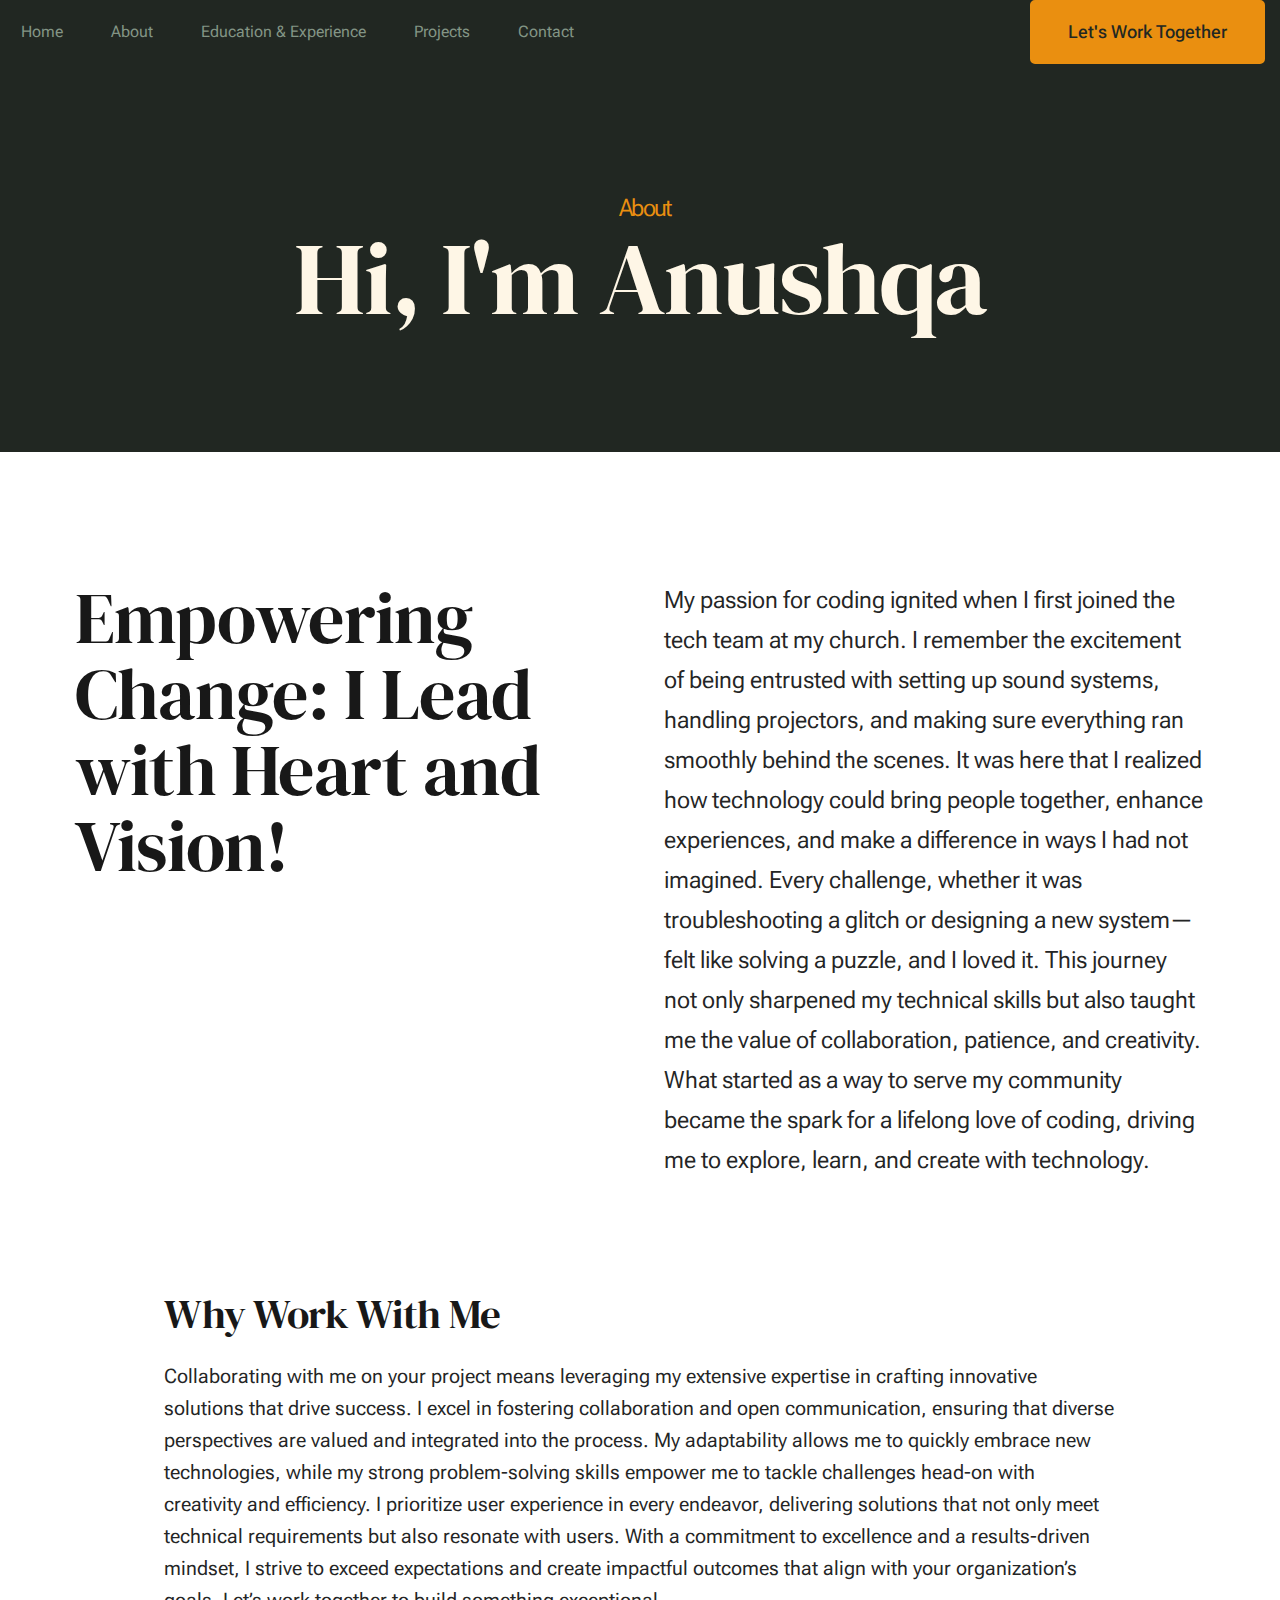
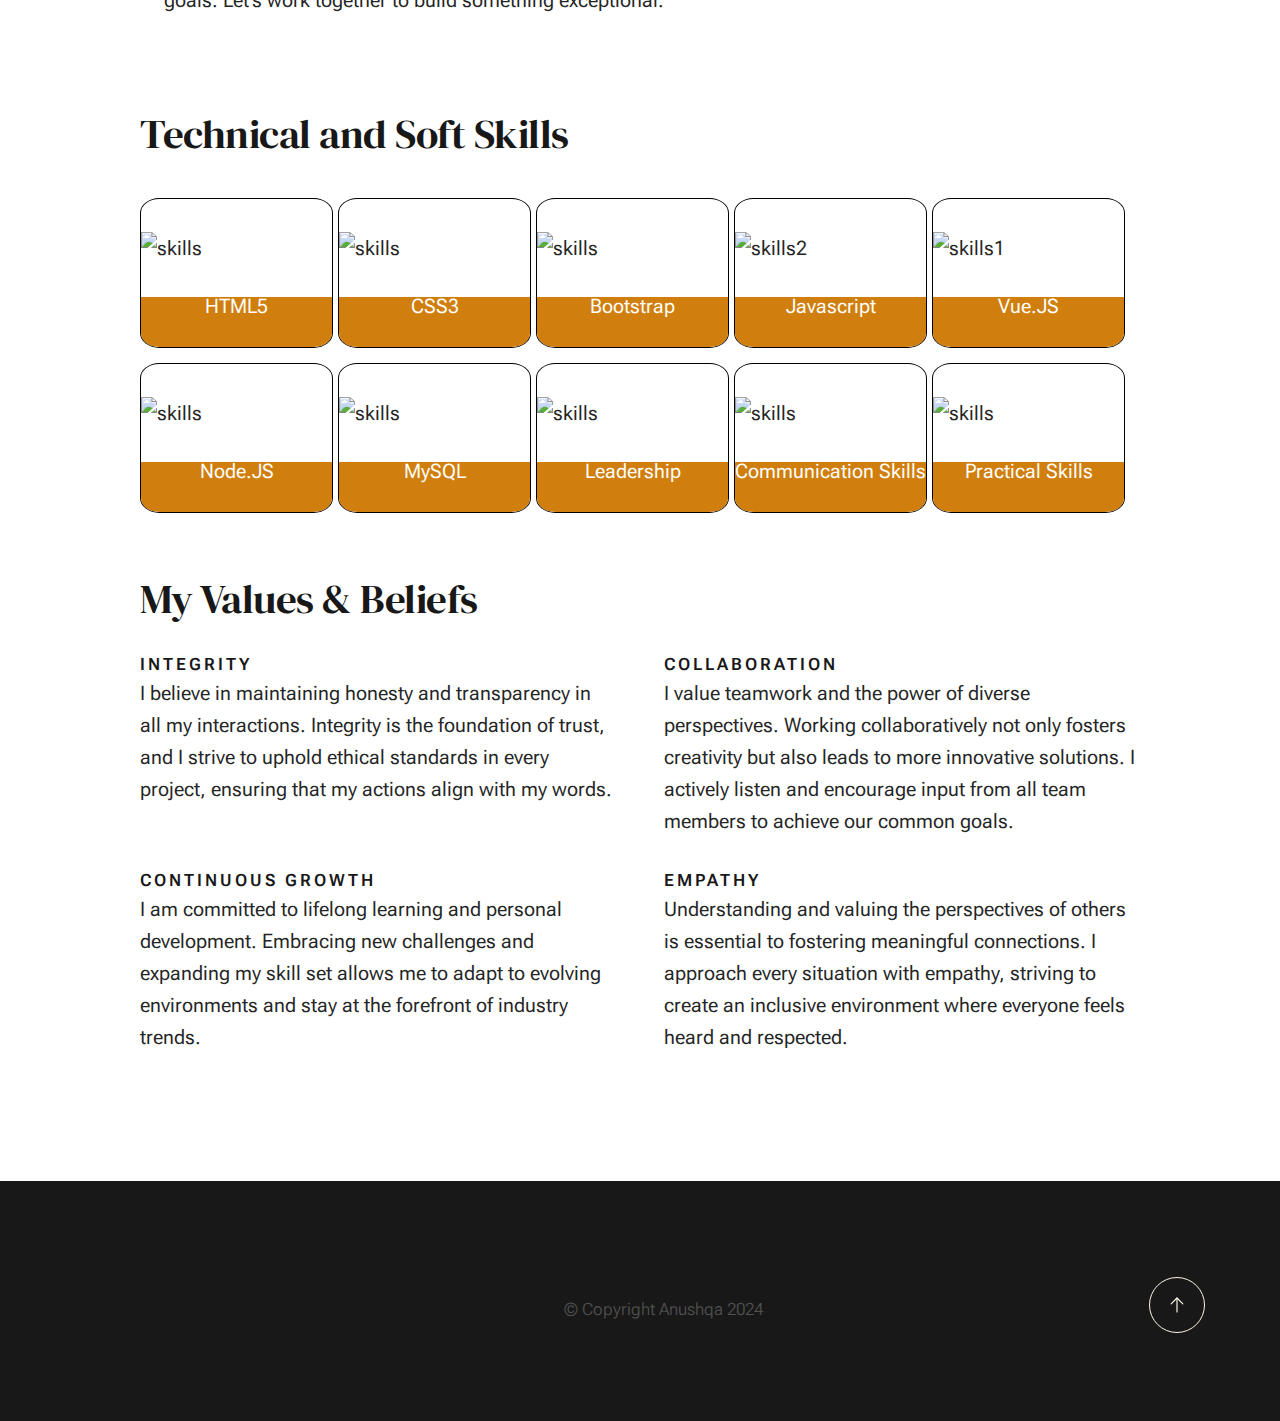
==== commit 597ca197: "Portfolio Edits" ====
--- a/about.html
+++ b/about.html
@@ -20,6 +20,10 @@
 
     <!-- favicons
     ================================================== -->
+    <link rel="apple-touch-icon" sizes="180x180" href="apple-touch-icon.png">
+    <link rel="icon" type="image/png" sizes="32x32" href="favicon-32x32.png">
+    <link rel="icon" type="image/png" sizes="16x16" href="favicon-16x16.png">
+    <link rel="manifest" href="site.webmanifest">
    
     <link rel= "stylesheet" href= "https://maxst.icons8.com/vue-static/landings/line-awesome/line-awesome/1.3.0/css/line-awesome.min.css" >
     
@@ -113,7 +117,8 @@
                             </p>
                    </div> <!-- end grid-block-->
 
-                   <h3>My Skills</h3>
+                 
+                   <h2 class="u-add-bottom">Technical and Soft Skills</h2>
                    <div class="skills-grid"> 
                    <div class="card text-white cardSkills">
                     <div id="details">
--- a/css/styles.css
+++ b/css/styles.css
@@ -1267,10 +1267,7 @@
 h5,
 .h5,
 h6,
-.h6 {
-	margin-top   : var(--vspace-1_75);
-	margin-bottom: var(--vspace-0_5);
-}
+
 
 h1,
 .h1 {
@@ -2842,12 +2839,29 @@
 }
 
 /* Skills Section */
-
+.skilly {
+    display: block; /* Ensure it's treated as a block */
+    text-align: center;
+}
+
+.ski-container{
+	display: flex;
+    justify-content: center; /* Centers items horizontally */
+}
+
+.Skills-Name{
+	color: white;
+	font-family: var(--font-1);
+	font-weight: 400;
+	font-size: 2rem;
+	
+}
 .skills-grid {
 	display: grid;
 	grid-template-columns: repeat(5, 1fr); /* Display 5 skills in a row */
 	gap: 1rem;
   }
+
   
   .cardSkills {
 	margin-top: 1rem;
@@ -2887,8 +2901,6 @@
   
   .aboutbod {
 	font-weight: bold;
-	  font-family: "Tiro Devanagari Hindi", serif;
-	  font-weight: 400;
 	  background-color:rgb(208, 127, 14);
 	  border-bottom-left-radius: 10%;
 	  border-bottom-right-radius: 10%;
@@ -2907,16 +2919,18 @@
   
   /* Responsive adjustments */
   @media (max-width: 768px) {
-	  .skills-grid {
-		  grid-template-columns: repeat(auto-fill, minmax(150px, 1fr));
-	  }
-	  .cardSkills {
-		  height: 10rem; /* Further reduced height for smaller screens */
-	  }
-	  img[alt='skills'], img[alt='skills1'], img[alt='skills2'] {
-		  height: 5rem; /* Adjusted for smaller screens */
-	  }
-  }
+    .skills-grid {
+        grid-template-columns: repeat(2, 1fr); /* Display 2 skills in a row for smaller screens */
+    }
+    .cardSkills {
+        height: 10rem; /* Further reduced height for smaller screens */
+    }
+    img[alt='skills'], img[alt='skills1'], img[alt='skills2'] {
+        height: 5rem; /* Adjusted for smaller screens */
+    }
+}
+
+
 
 /* ------------------------------------------------------------------- 
  * ## social list
@@ -2962,6 +2976,66 @@
 .s-pagecontent1{
 	margin-top: 3rem;
 }
+
+
+/* Contact */
+
+.form-card{
+	width: 30rem;
+}
+.contact-info{
+	margin-left: 8rem;
+	margin-top: 10rem;
+}
+.mb-3 {
+	width: 80%; /* Ensure form fields take full width */
+	margin: auto;
+  }
+  
+  .message {
+	height: 20rem;
+  }
+
+  @media screen and (max-width: 1200px) {
+    .deets {
+        display: flex; /* Use flexbox */
+        flex-direction: column; /* Stack items vertically */
+        align-items: center; /* Center horizontally */
+        justify-content: center; /* Center vertically, if needed */
+        text-align: center; /* Center text */
+    }
+}
+
+
+
+    /* Custom CSS for flex layout */
+    .contact-container {
+        display: flex;
+        justify-content: space-between;
+        align-items: flex-start;
+        margin-top: 20px; /* Add margin to the top */
+    }
+    .contact-card, .form-card {
+        flex: 1; /* Allow the cards to grow */
+        padding: 20px;
+        border-radius: 8px; /* Rounded corners */
+        margin: 10px; /* Margin between cards */
+    }
+   
+    .form-control {
+        width: 100%; /* Make inputs full width */
+        padding: 10px; /* Add padding for better spacing */
+		
+    }
+
+    .last-button {
+		display: flex;
+		justify-content: center; /* Center the links horizontally */
+		gap: 1.5rem; /* Add space between the links */
+		margin-top: -2rem;
+		margin-bottom: 1rem;
+    }
+
 
 /* ------------------------------------------------------------------- 
  * ## blog card
@@ -3248,9 +3322,7 @@
 
 
 /* Certificates */
-.Skills-Name{
-	color: white;
-}
+
 
 .s-about .certi {
     text-align: center;
@@ -3294,8 +3366,7 @@
 }
 
 
-/* <section class="s-pagecontent pagecontent">
-             <h2>Education</h2> */
+
 
 .eduex h2{
 	text-align: center;
@@ -3366,17 +3437,22 @@
 }
 
 /* Responsiveness */
-@media screen and (max-width: 768px) {
+@media screen and (max-width: 1200px) {
     img[alt='resume'] {
-        width: 15rem;
-        height: 12rem;
+        width: 10rem;
+        height: 8rem;
         margin: auto;
     }
-
-    img[alt='resume1'],
-    img[alt='resume2'] {
+	img[alt='resume1']{
+		width: 13rem;
+        height: 10rem;
+        margin: auto;
+	}
+
+    img[alt='resume2']
+    {
         width: 15rem;
-        height: 15rem;
+        height: 10rem;
         margin: auto;
     }
 
@@ -3385,6 +3461,16 @@
         width: 14rem; /* Adjust for smaller screens */
         height: auto; /* Keep aspect ratio */
     }
+}
+
+@media screen and (max-width: 1500px) {
+	.sigmaa{
+		margin-left: 0rem;
+		
+	}
+	.studdy{
+	margin-left: 0rem;
+	}
 }
 
 /* Projects */
@@ -3407,7 +3493,6 @@
 
 .card-link{
     font-size: 3rem;
-
   }
 
 
@@ -3458,7 +3543,9 @@
 
 .s-header__block {
 	z-index : 101;
-	position: relative;
+	position: fixed;
+	background-color: var(--color-2-dark);
+	margin-top: -1.8rem;
 }
 
 /* --------------------------------------------------------------------
@@ -3496,7 +3583,6 @@
 	position: fixed; 
     top: 0;        
     width: 100%;    
-	
 	margin-left: -9rem;    
 	background-color: var(--color-2-dark);
 }
@@ -3509,7 +3595,9 @@
 	margin    : 0 4rem 0 0;
 	padding   : 0;
 	
-}
+	
+}
+
 
 
 .s-header__menu-links li {
@@ -3525,6 +3613,7 @@
 	color              : var(--color-2-lightest);
 	padding            : 0 1.2rem;
 	transition-property: color, background-color;
+	
 }
 
 .s-header__menu-links a:focus,
@@ -3660,7 +3749,7 @@
 		padding-left    : calc(var(--gutter) + 4.4vw);
 		padding-bottom  : 4.4rem;
 		margin          : 0;
-		position        : absolute;
+		position        : fixed;
 		top             : calc(var(--vspace-1_5) * -1);
 		left            : 0;
 	}
@@ -4560,6 +4649,7 @@
  * ------------------------------------------------------------------- */
 .ss-copyright {
 	margin: 0 var(--vspace-2) 0 0;
+	margin-left: -10rem;
 }
 
 .ss-copyright a {
@@ -4633,6 +4723,7 @@
 @media screen and (max-width: 1200px) {
 	.ss-copyright {
 		margin-top: var(--vspace-0_5);
+		margin-left: 0rem;
 	}
 
 	.ss-go-top {
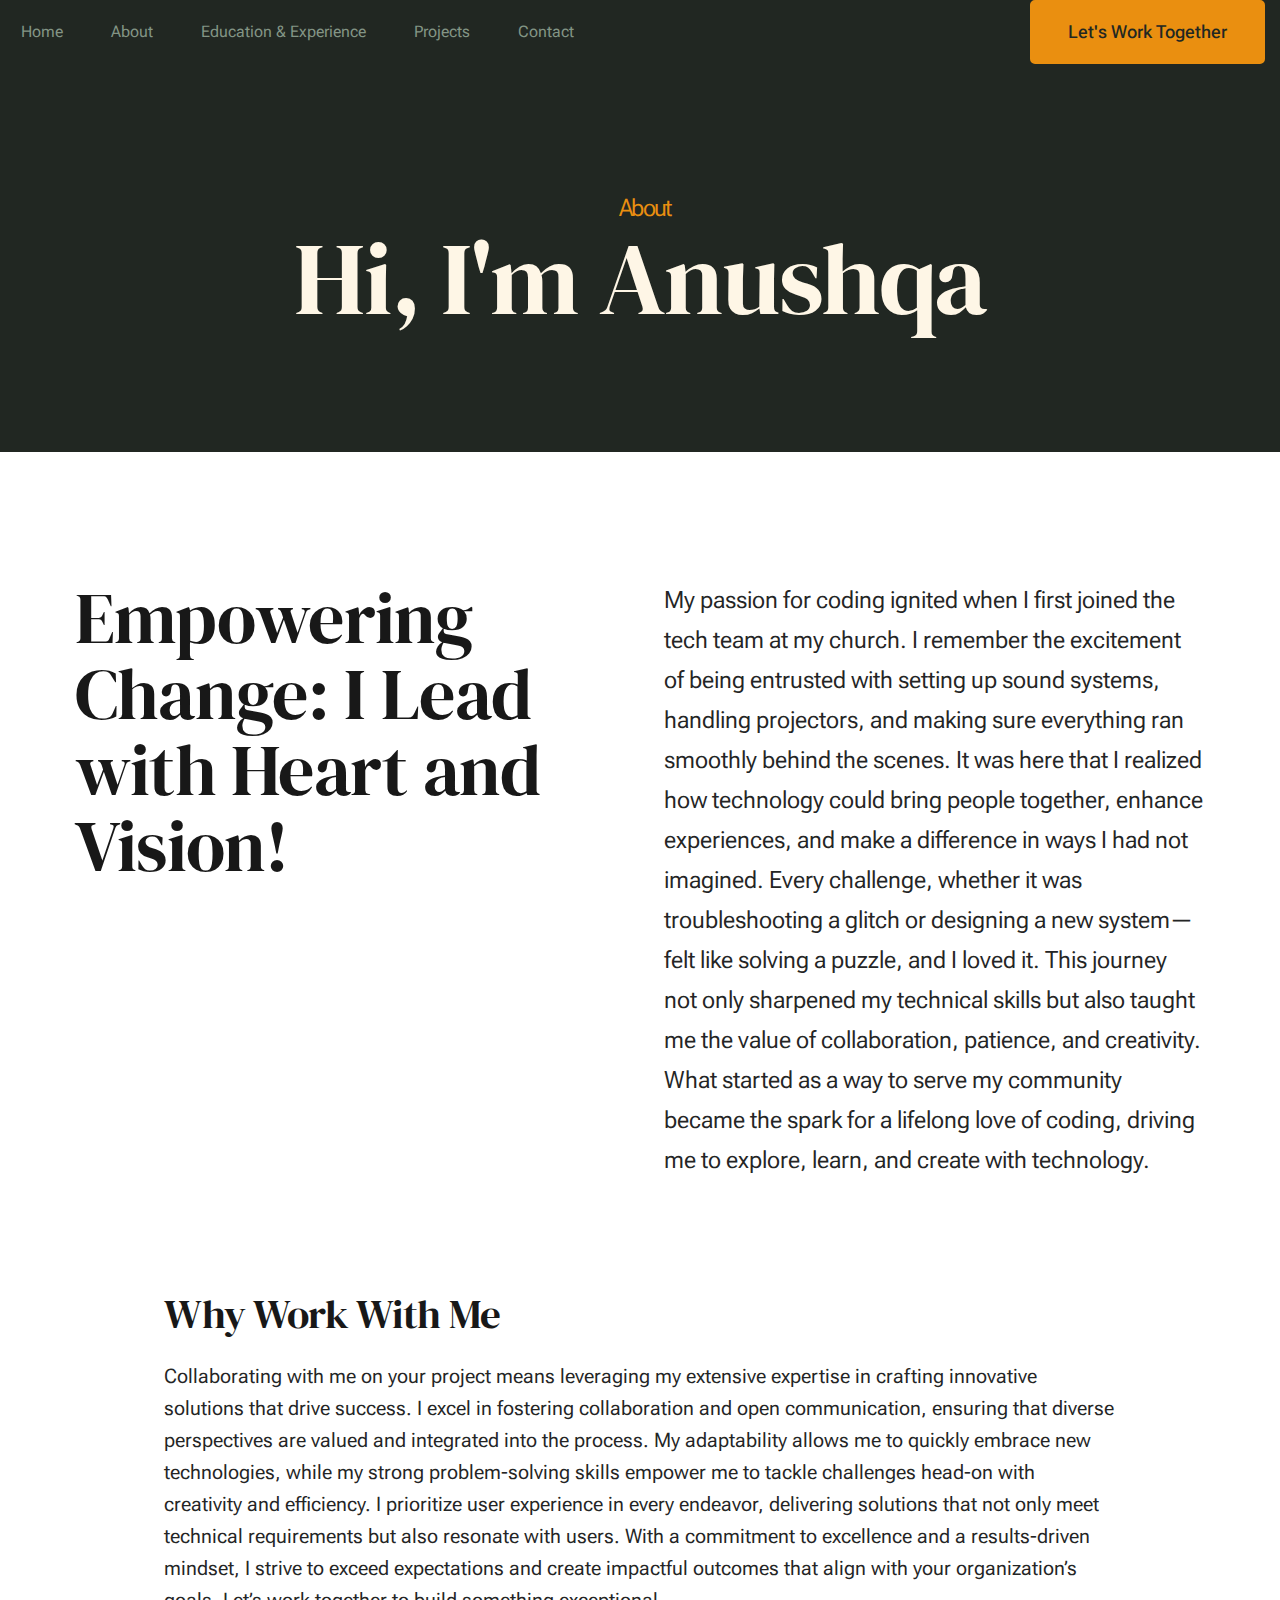
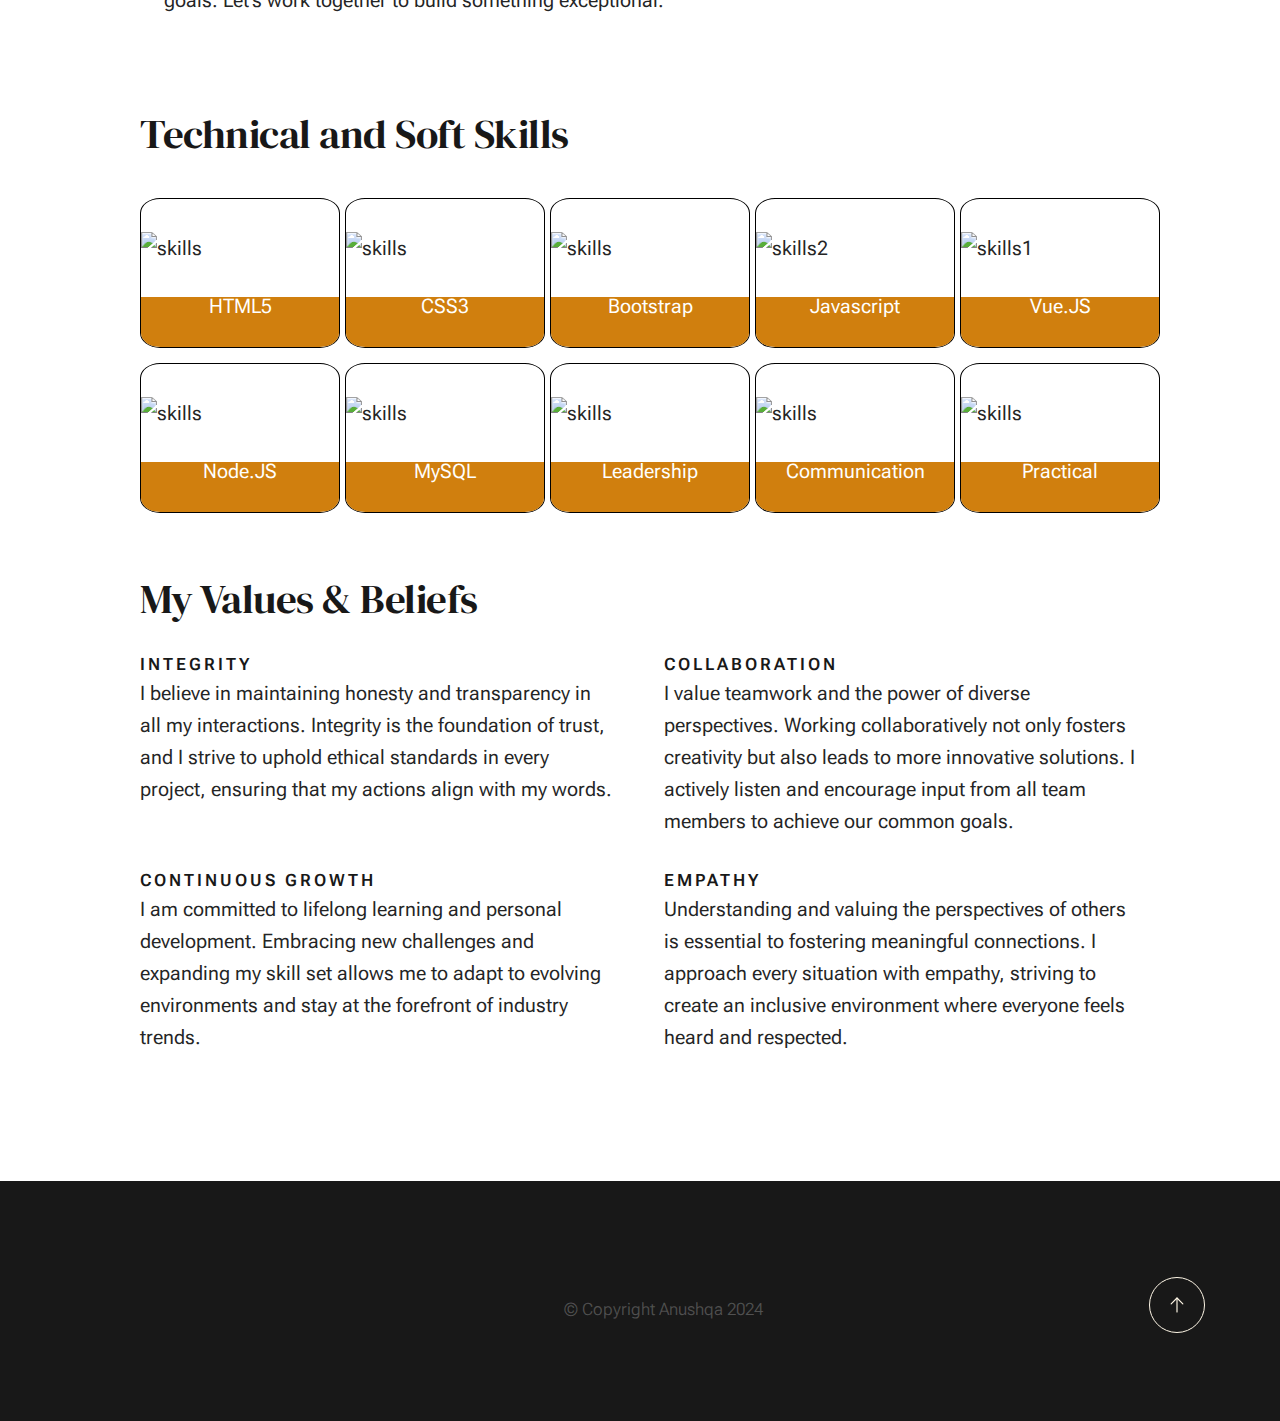
==== commit 35a29c92: "Portfolio Edits" ====
--- a/about.html
+++ b/about.html
@@ -215,7 +215,7 @@
                        <div v-if="skills?.length">
                            <img src="https://anushqakandan.github.io/All-images/vue/Communication.png" alt="skills" class="img-skills" loading="lazy">
                          <div class="card-body aboutbod">
-                           <p class="Skills-Name">Communication Skills</p>
+                           <p class="Skills-Name">Communication</p>
 
                          </div>
                        </div>
@@ -226,7 +226,7 @@
                        <div v-if="skills?.length">
                            <img src="https://anushqakandan.github.io/All-images/vue/Practical1.png " alt="skills" class="img-skills" loading="lazy">
                          <div class="card-body aboutbod">
-                           <p class="Skills-Name">Practical Skills</p>
+                           <p class="Skills-Name">Practical</p>
                          </div>
                        </div>
                        
--- a/css/styles.css
+++ b/css/styles.css
@@ -2872,7 +2872,7 @@
 	justify-content: flex-end;
 	height: 15rem; /* Maintain height */
 	overflow: hidden;
-	width: 100%; /* Ensure full width of grid column */
+	width: 20rem; /* Ensure full width of grid column */
   }
 
 
@@ -2924,12 +2924,35 @@
     }
     .cardSkills {
         height: 10rem; /* Further reduced height for smaller screens */
+		width: 15rem; /* Further reduced width for smaller screens */
     }
     img[alt='skills'], img[alt='skills1'], img[alt='skills2'] {
         height: 5rem; /* Adjusted for smaller screens */
     }
 }
 
+@media (max-width: 1090px) {
+    .cardSkills {
+        
+		width: 18rem; /* Further reduced width for smaller screens */
+    }
+   
+}
+
+@media (max-width: 984px) {
+    .cardSkills {
+        
+		width: 15rem; /* Further reduced width for smaller screens */
+    }
+   
+}
+@media (max-width: 838px) {
+    .cardSkills {
+        
+		width: 13rem; /* Further reduced width for smaller screens */
+    }
+   
+}
 
 
 /* ------------------------------------------------------------------- 
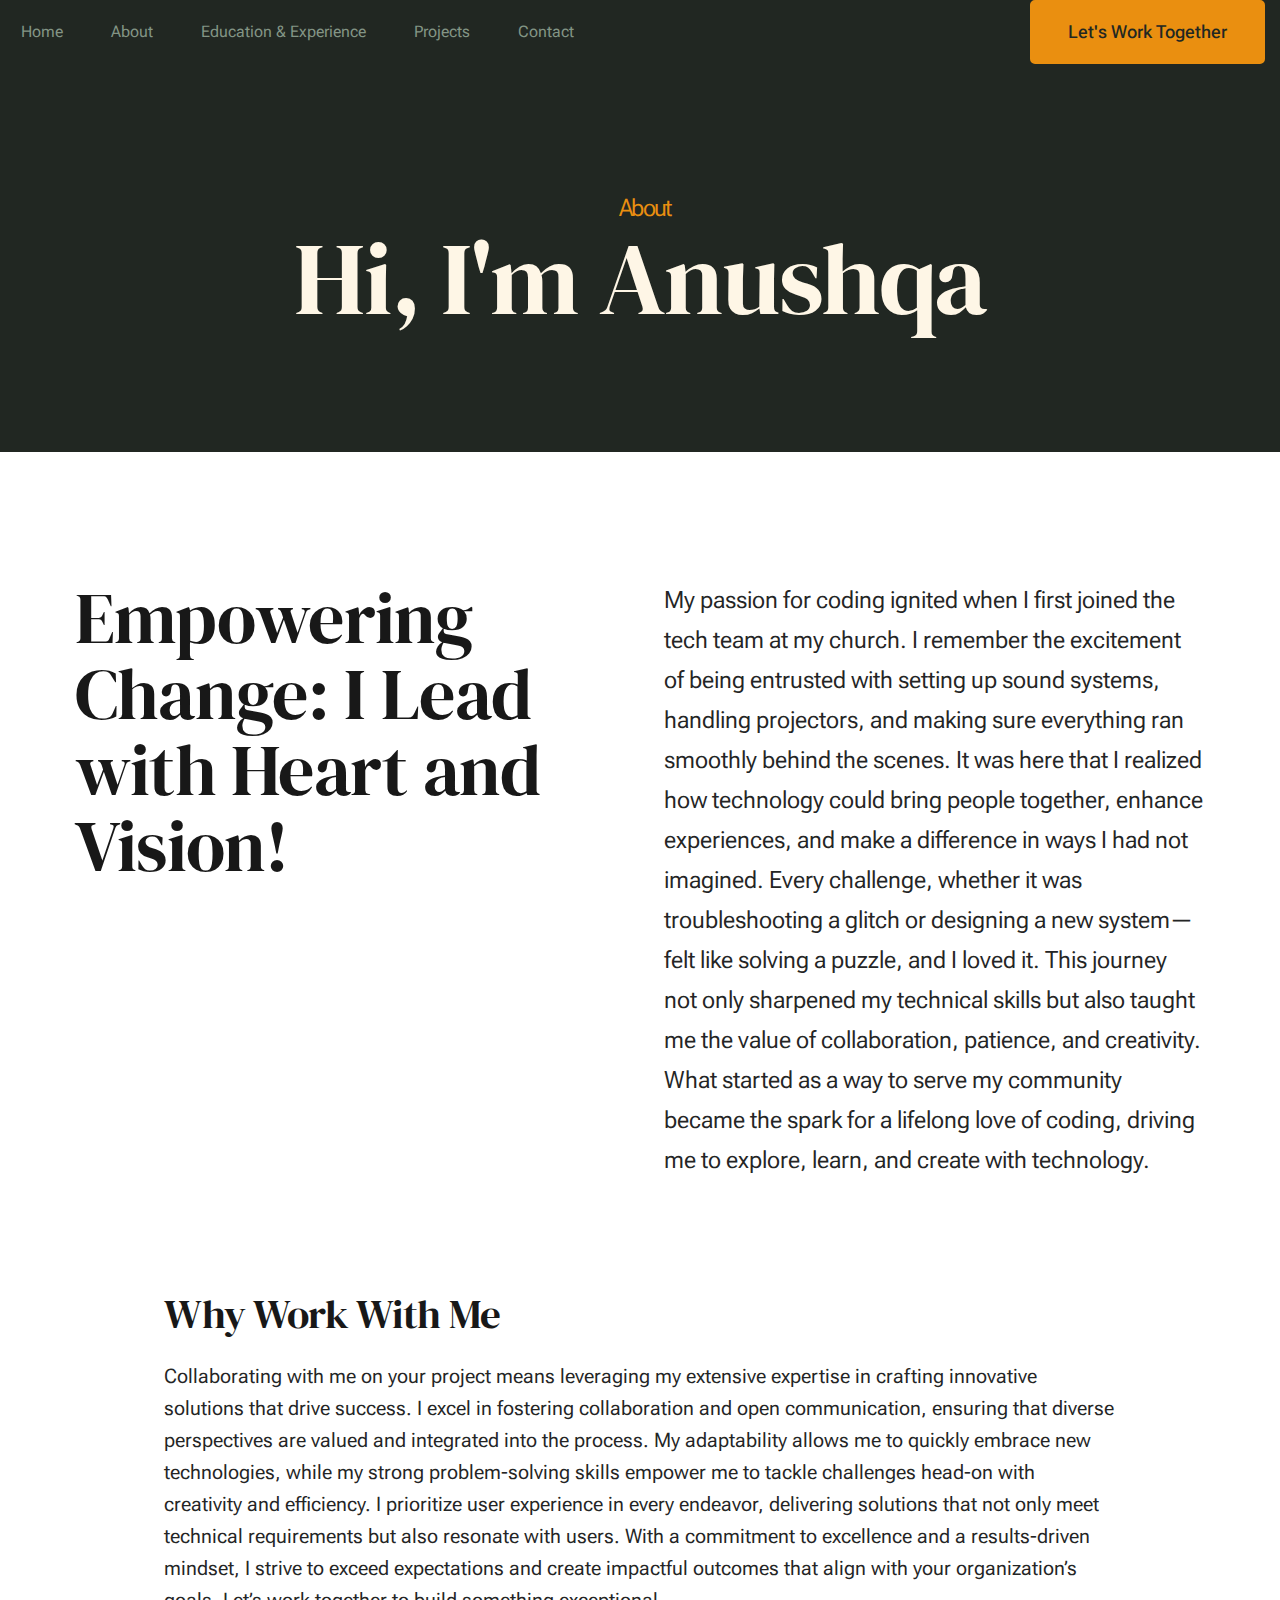
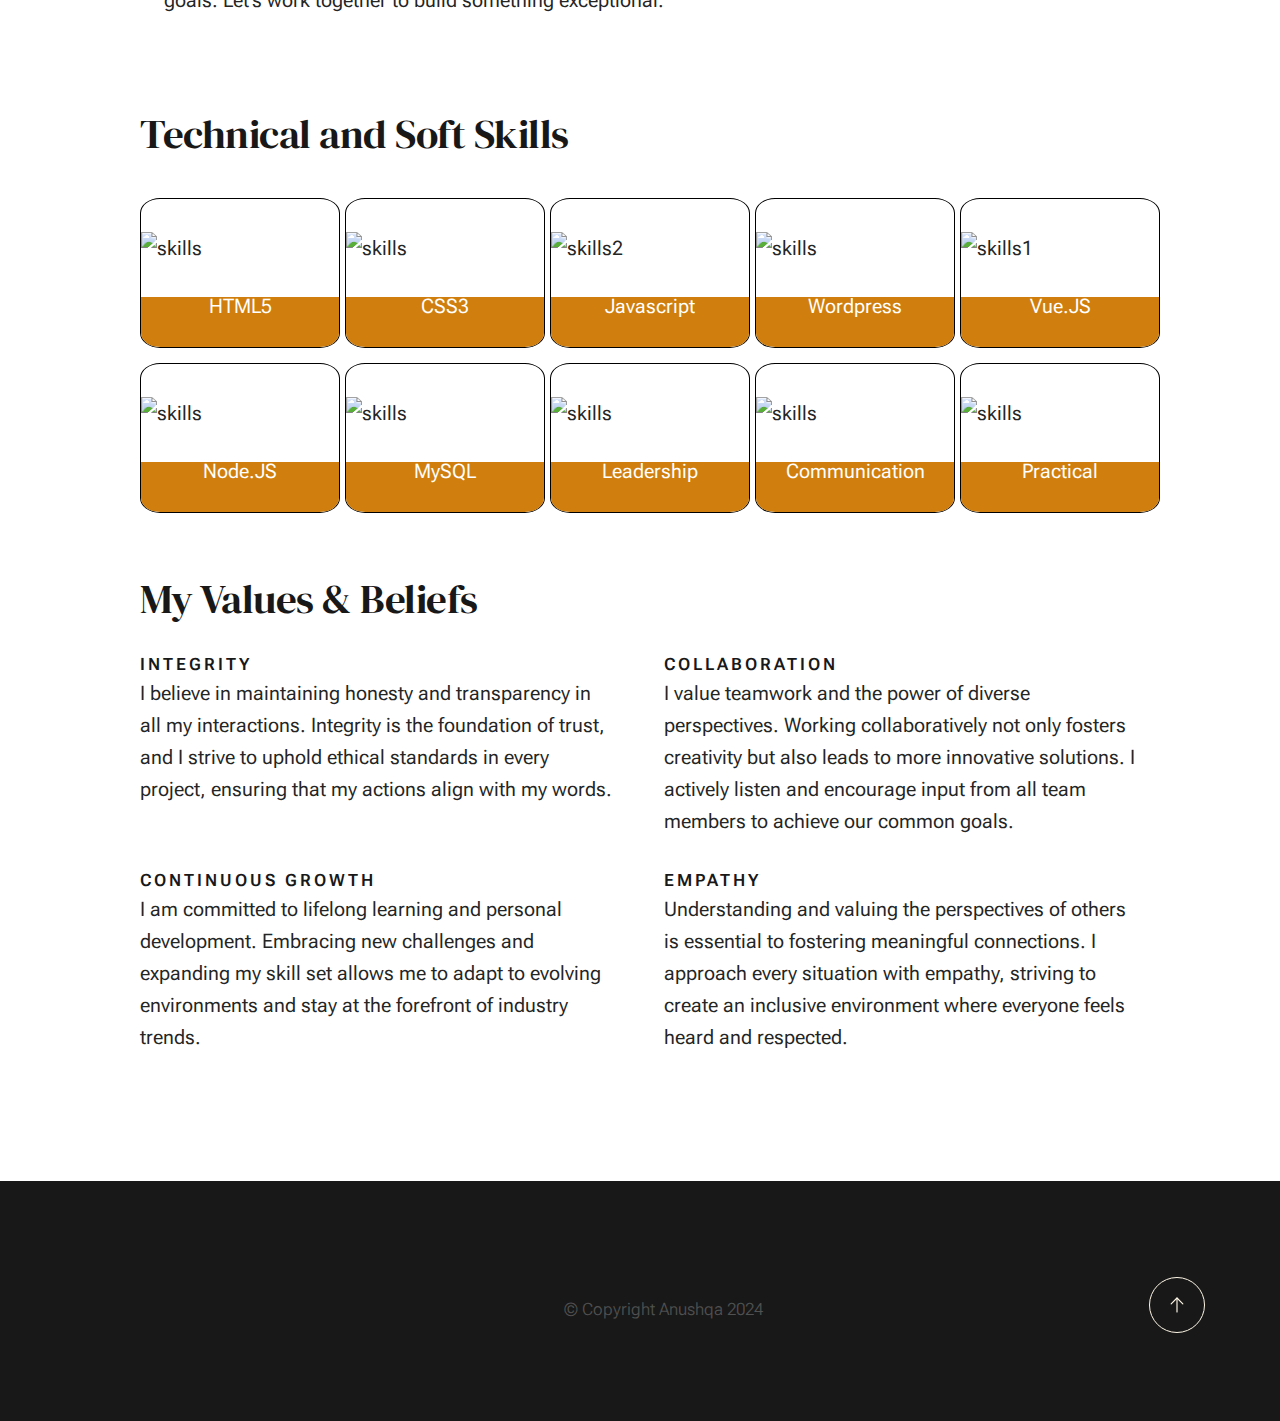
==== commit 8eadcc3a: "Updates" ====
--- a/about.html
+++ b/about.html
@@ -141,7 +141,7 @@
                        </div>
                     </div> 
                    </div>
-                   <div class="card text-white cardSkills">
+                   <!-- <div class="card text-white cardSkills">
                     <div id="details">
                        <div v-if="skills?.length">
                            <img src="https://anushqakandan.github.io/All-images/vue/Bootstrap.png " alt="skills" class="img-skills" loading="lazy">
@@ -151,7 +151,7 @@
                          </div>
                        </div>
                     </div> 
-                   </div>
+                   </div> -->
                
                    <div class="card text-white cardSkills">
                     <div id="details">
@@ -163,7 +163,19 @@
                        </div>
                     </div> 
                    </div>
+                   <div class="card text-white cardSkills">
+                    <div id="details">
+                       <div v-if="skills?.length">
+                           <img src="https://anushqakandan.github.io/All-images/vue/wordpress.png" alt="skills" class="img-skills" loading="lazy">
+                         <div class="card-body aboutbod">
+                           <p class="Skills-Name">Wordpress</p>
+            
+                         </div>
+                       </div>
+                    </div> 
+                   </div>
                
+
                    <div class="card text-white cardSkills">
                     <div id="details">
                        <div v-if="skills?.length">
@@ -181,23 +193,23 @@
                            <img src="https://anushqakandan.github.io/All-images/vue/nodejs.png" alt="skills" class="img-skills" loading="lazy">
                          <div class="card-body aboutbod">
                            <p class="Skills-Name">Node.JS</p>
-                          
-                         </div>
-                       </div>
-                    </div> 
-                   </div>
+                         </div>
+                       </div>
+                    </div> 
+                   </div>
+
                    <div class="card text-white cardSkills">
                     <div id="details">
                        <div v-if="skills?.length">
                            <img src="https://anushqakandan.github.io/All-images/vue/mysql2.png" alt="skills" class="img-skills" loading="lazy">
                          <div class="card-body aboutbod">
                            <p class="Skills-Name">MySQL</p>
-                           
-                         </div>
-                       </div>
-                    </div> 
-                   </div>
-               
+            
+                         </div>
+                       </div>
+                    </div> 
+                   </div>
+
                    <div class="card text-white cardSkills">
                     <div id="details">
                        <div v-if="skills?.length">
--- a/css/styles.css
+++ b/css/styles.css
@@ -2950,7 +2950,10 @@
     .cardSkills {
         
 		width: 13rem; /* Further reduced width for smaller screens */
-    }
+	}
+	.Skills-Name{
+       font-size: 1.5rem;
+	}
    
 }
 
@@ -3014,10 +3017,65 @@
 	width: 80%; /* Ensure form fields take full width */
 	margin: auto;
   }
+ 
+  .last-button .subby {
+	height: 5rem;
+	width: 13rem;
+    border: none;
+    border-radius: 5px;
+    font-weight: bold;
+    letter-spacing: 5px;
+    text-transform: uppercase;
+    cursor: pointer;
+   color     : var(--color-link);
+    transition: all 1000ms;
+    font-size: 15px;
+    position: relative;
+    overflow: hidden;
+    outline: 2px solid var(--color-link);
+	display: flex; /* Use flexbox */
+    align-items: center; /* Center vertically */
+    justify-content: center; /* Center horizontally */
+
+}
+
+.last-button .subby:hover {
+    color: #ffffff;
+    transform: scale(1.1);
+    outline: 2px solid var(--color-link);
+    box-shadow: 4px 5px 17px -4px var(--color-link);
+}
+
+.last-button .subby::before {
+    content: "";
+    position: absolute;
+    left: -50px;
+    top: 0;
+    width: 0;
+    height: 100%;
+    background-color: var(--color-link);
+    transform: skewX(45deg);
+    z-index: -1;
+    transition: width 1000ms;
+}
+
+.last-button .subby:hover::before {
+    width: 250%;
+}
+
   
   .message {
 	height: 20rem;
   }
+
+  @media (max-width: 580px) {
+	.last-button .subby {
+        width: 10rem;
+		font-size: 10px;
+		
+    }
+   
+}
 
   @media screen and (max-width: 1200px) {
     .deets {
@@ -3481,9 +3539,17 @@
 
     /* Add for resume3 for consistency */
     img[alt='resume3'] {
-        width: 14rem; /* Adjust for smaller screens */
+        width: 10rem; /* Adjust for smaller screens */
         height: auto; /* Keep aspect ratio */
+		
     }
+}
+
+@media screen and (max-width: 420px) {
+	img[alt='resume3']{
+		margin-left: -3rem;
+		
+	}
 }
 
 @media screen and (max-width: 1500px) {
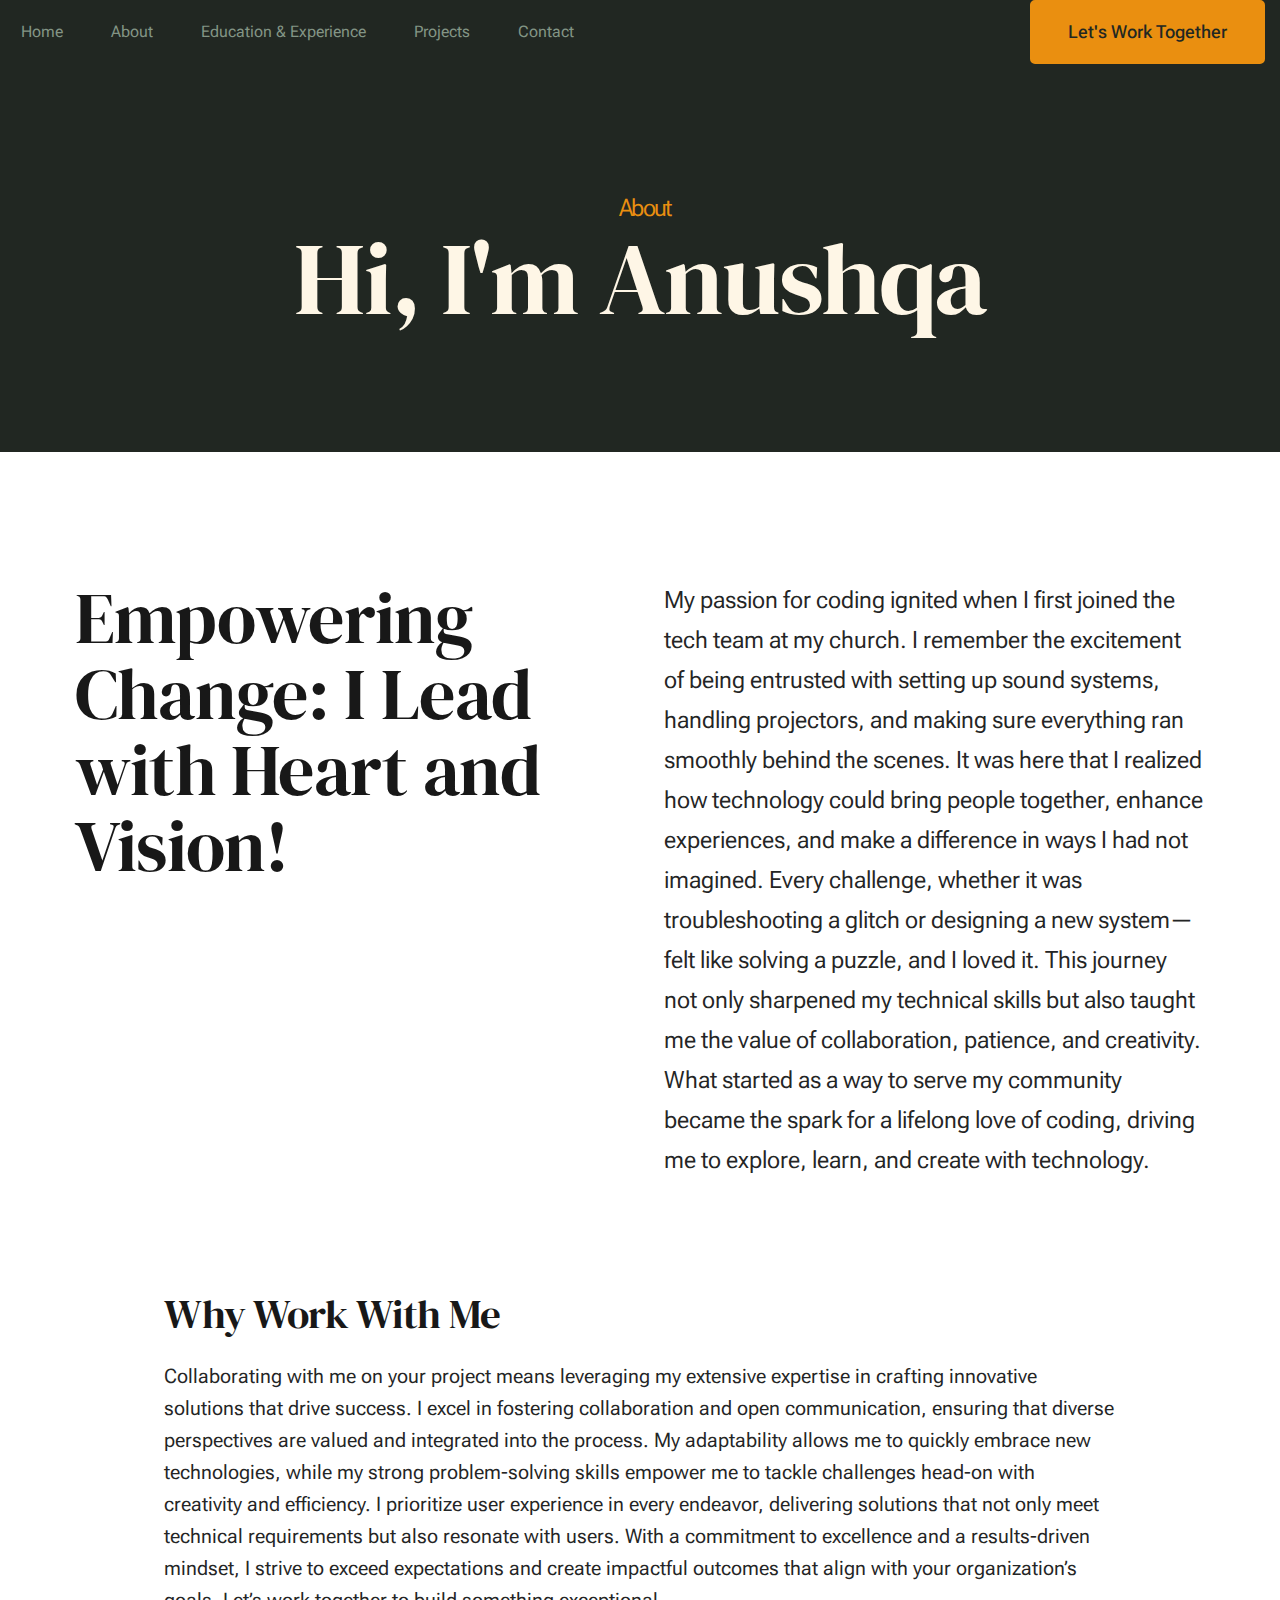
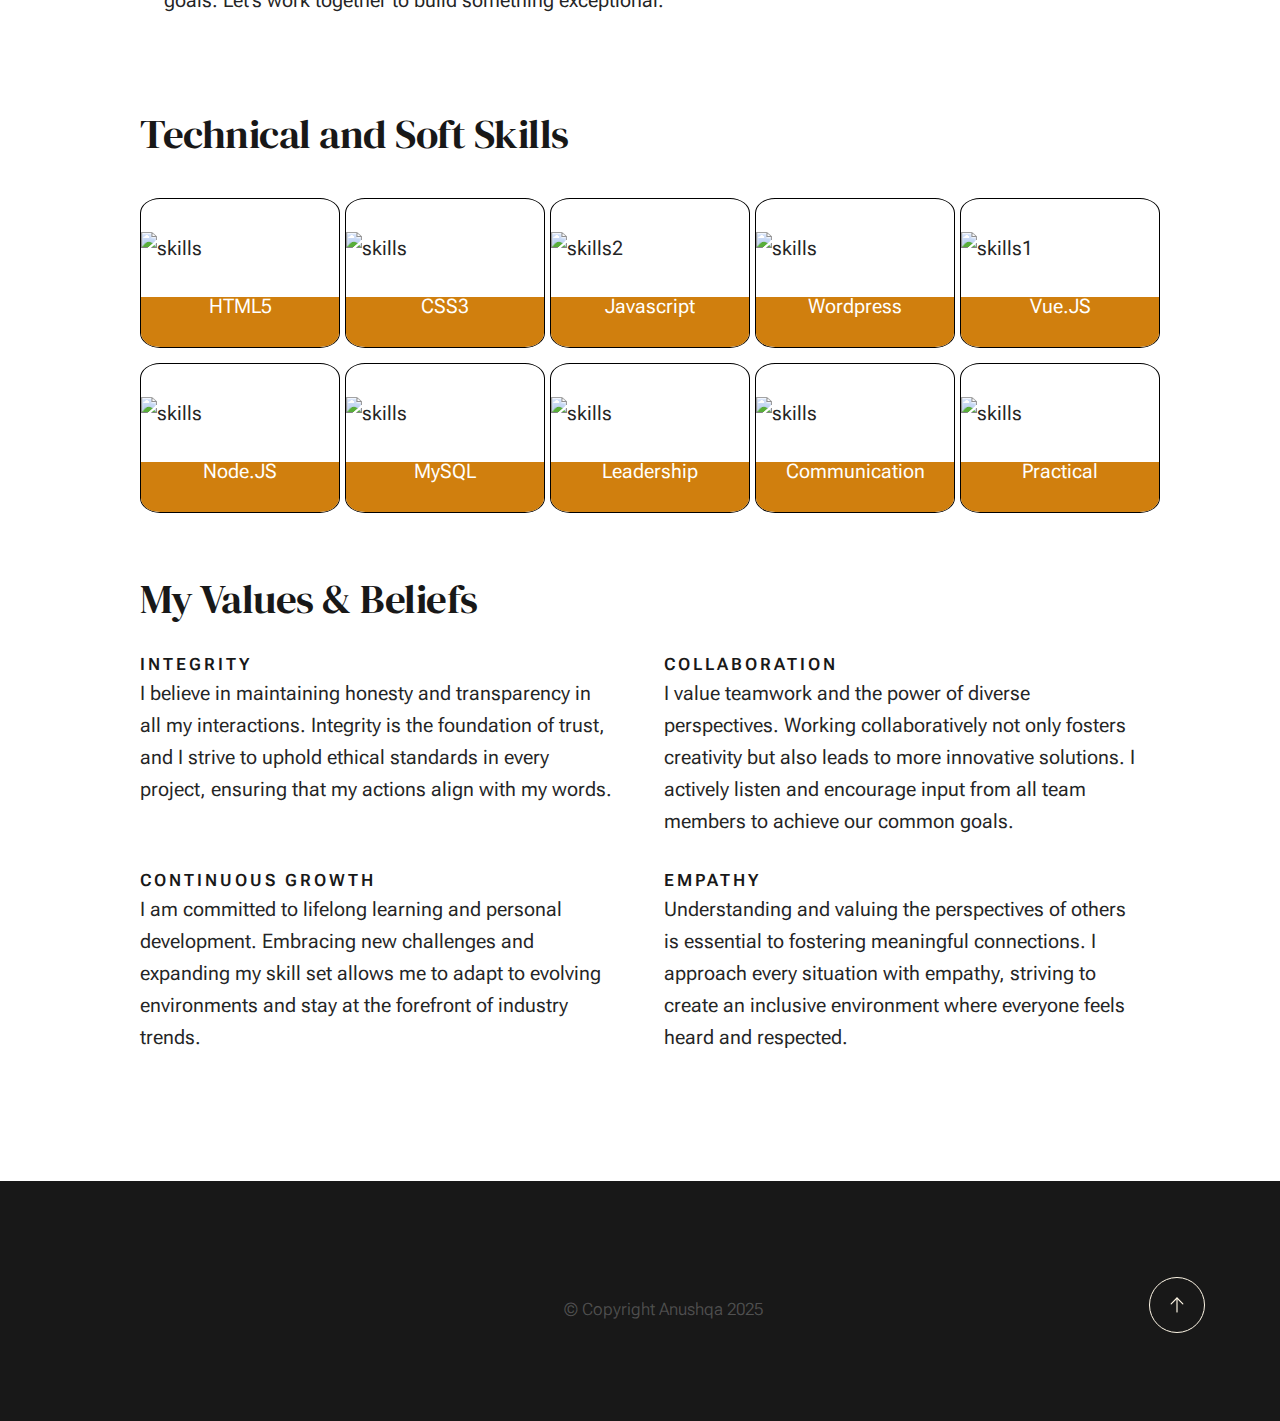
==== commit 92c08cab: "Update" ====
--- a/about.html
+++ b/about.html
@@ -315,7 +315,7 @@
                 </div>
                 <div class="column xl-6 lg-12">
                     <p class="ss-copyright">
-                        <span>© Copyright Anushqa 2024</span> 
+                        <span>© Copyright Anushqa 2025</span> 
                     </p>
                 </div>
 
